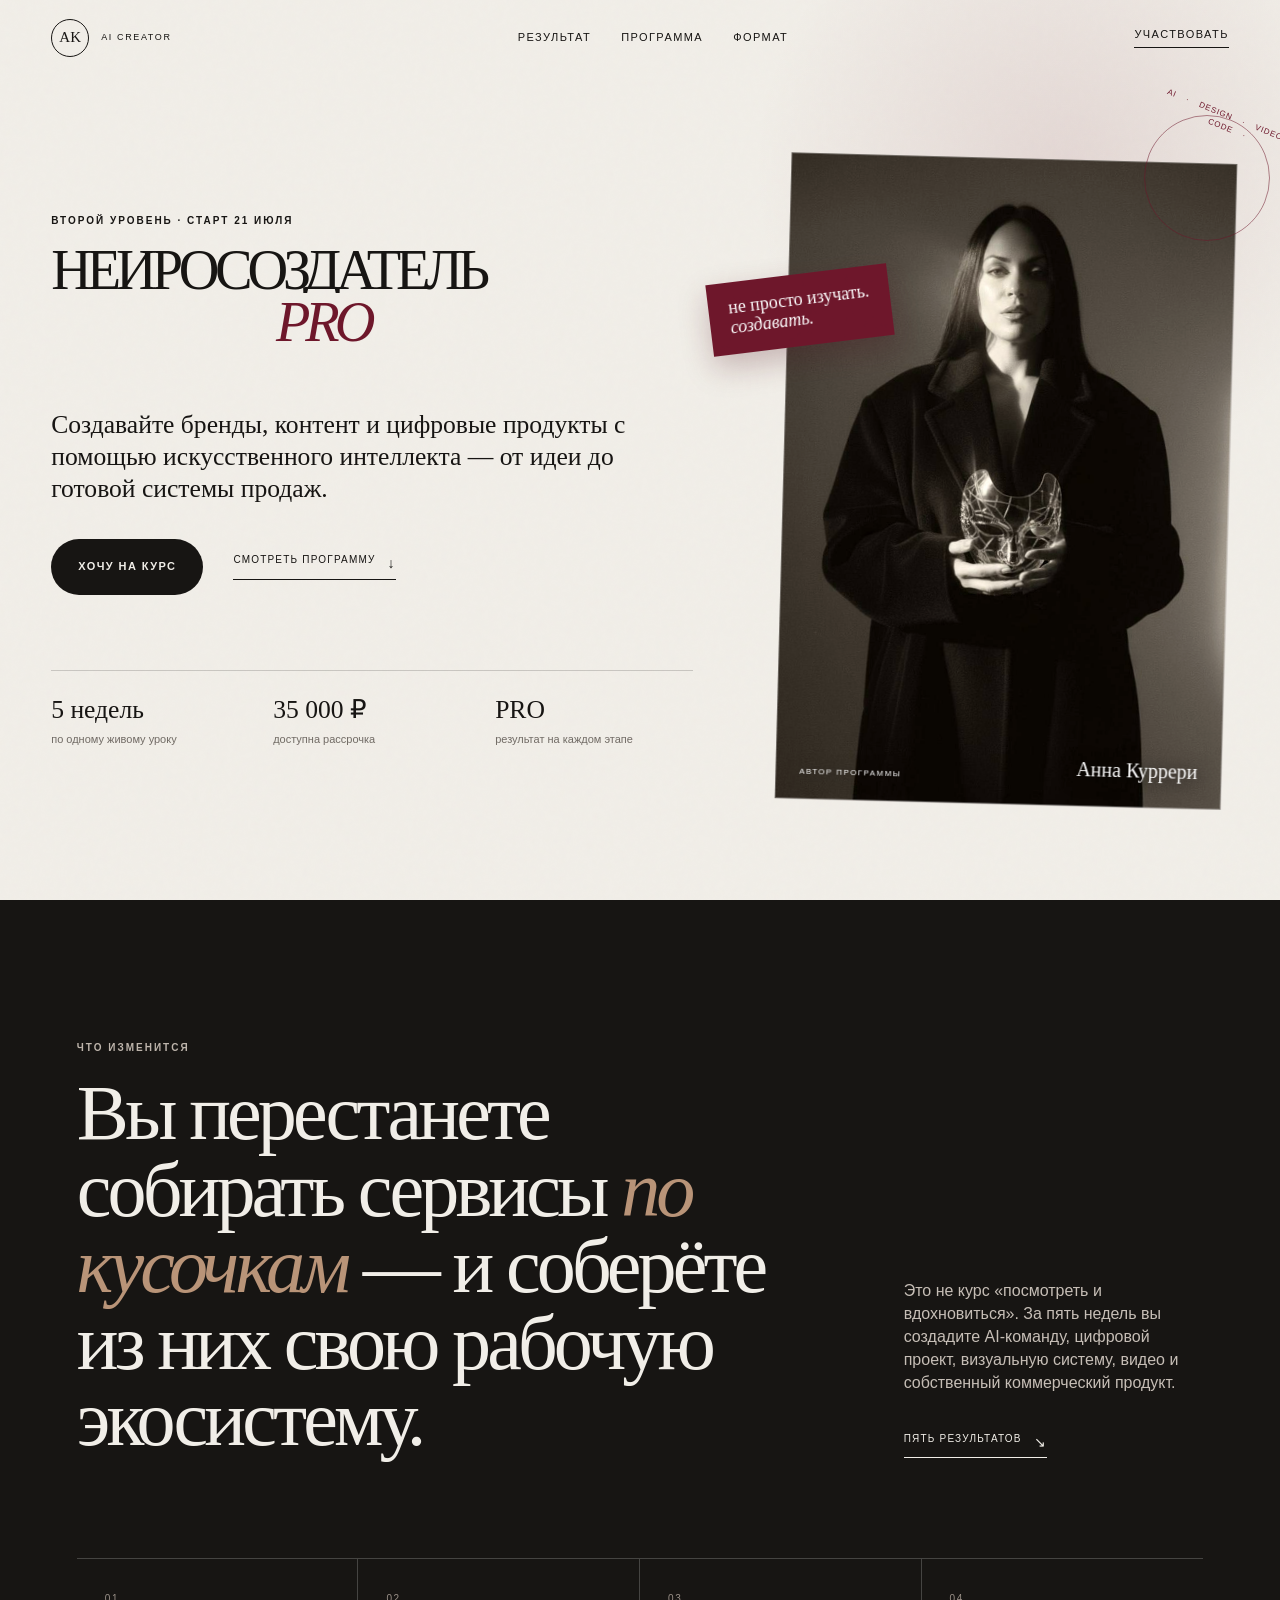
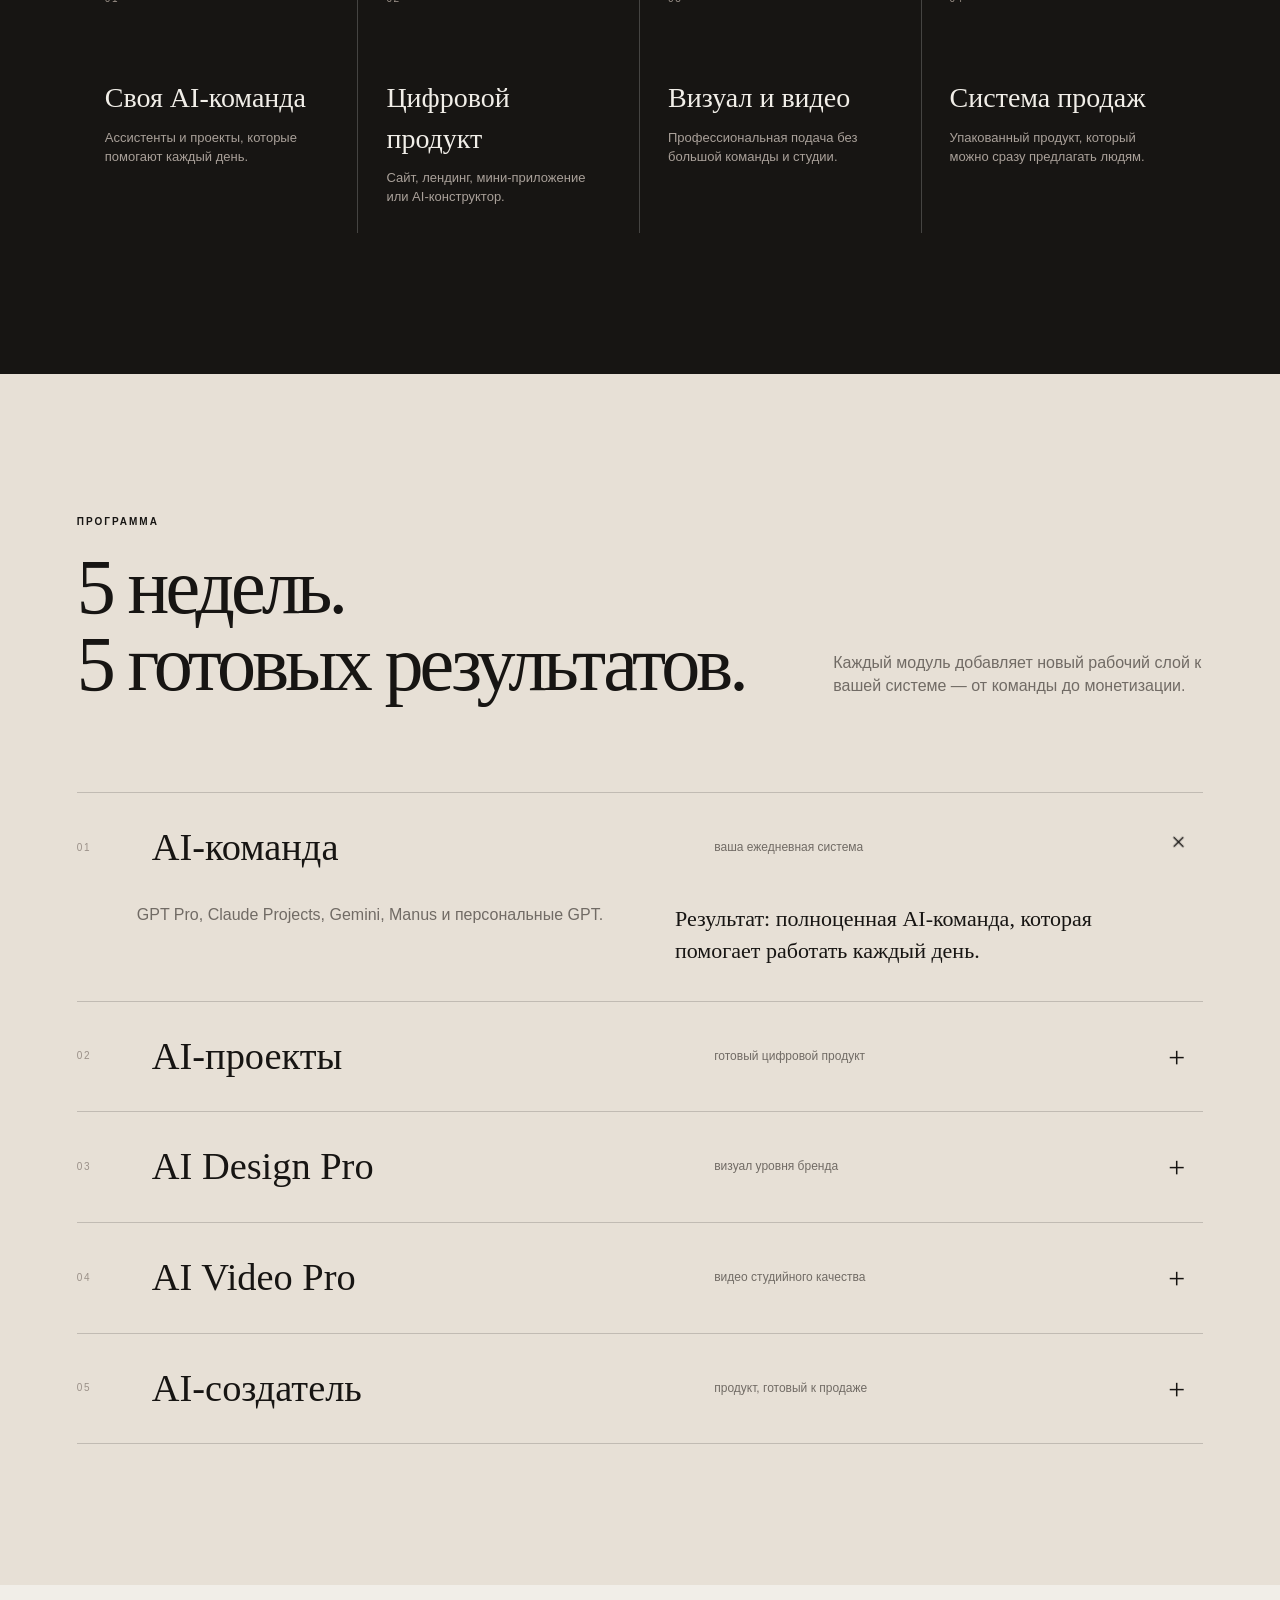
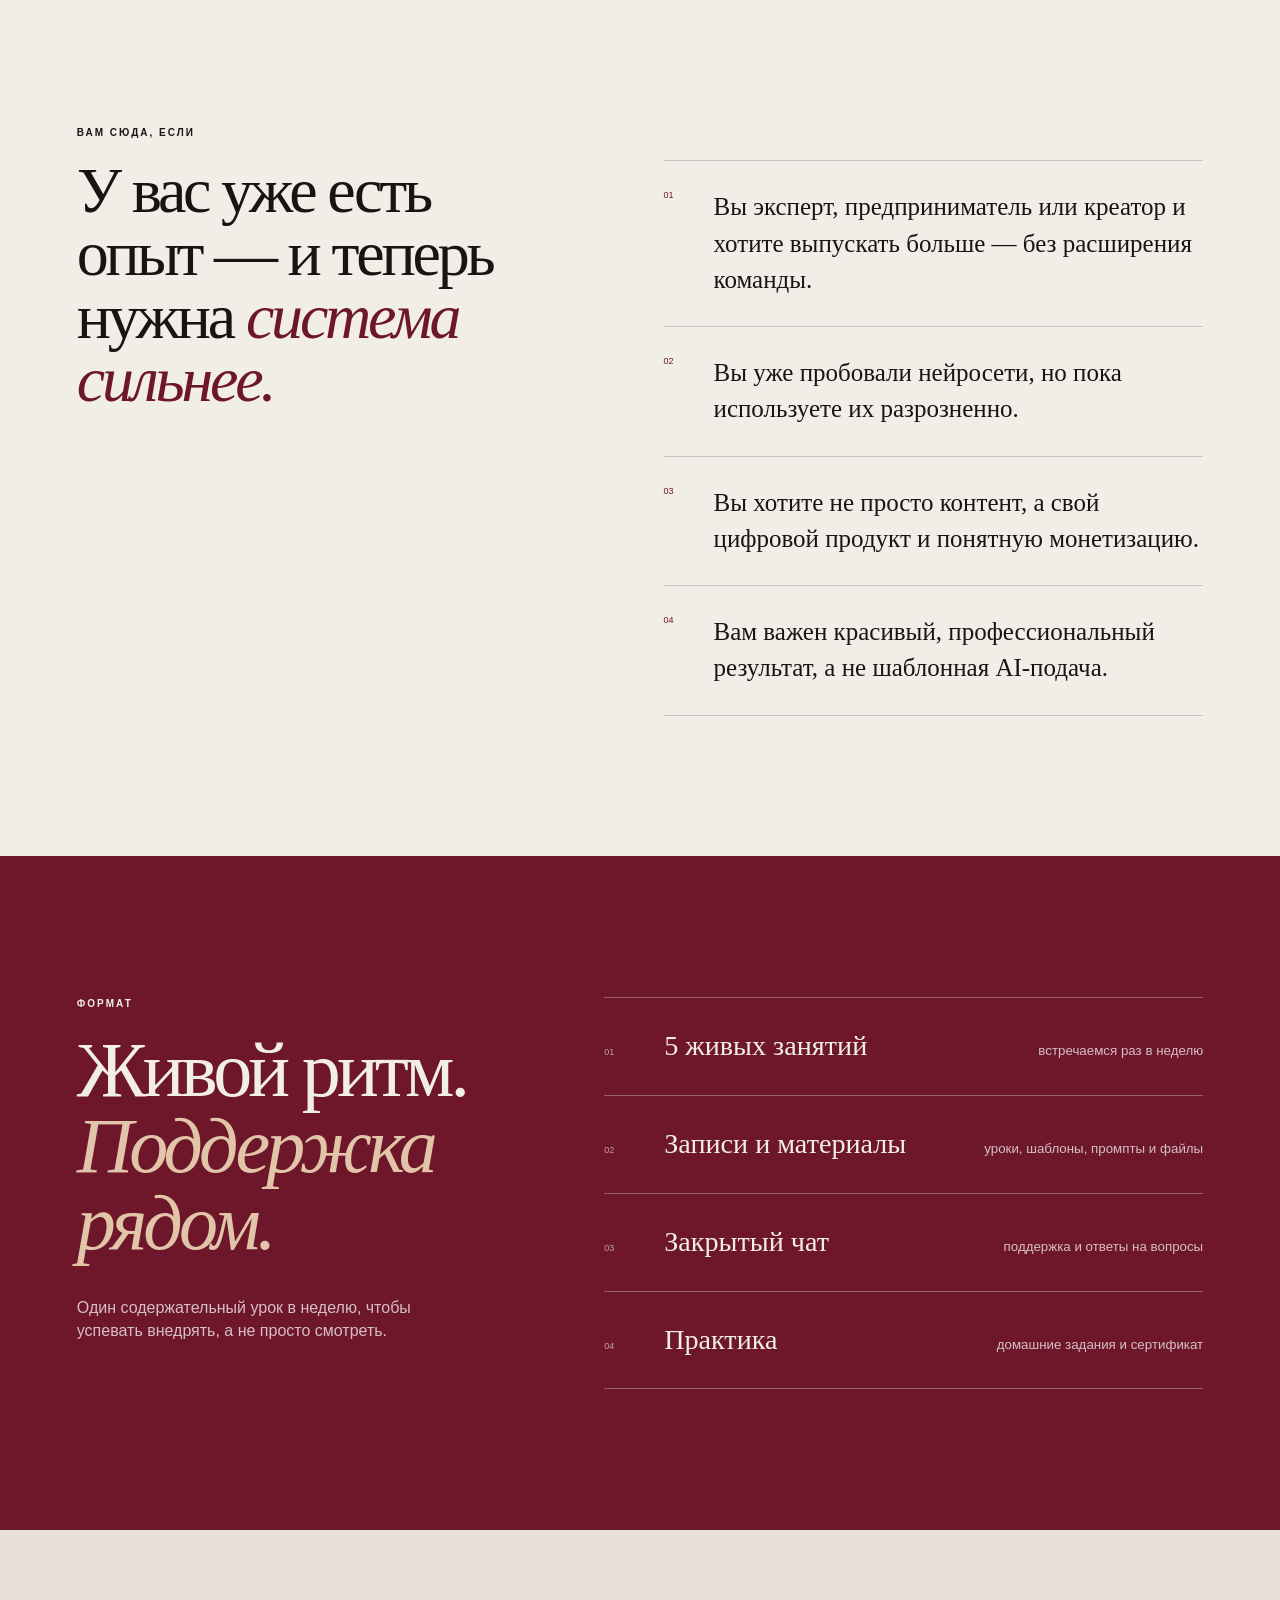
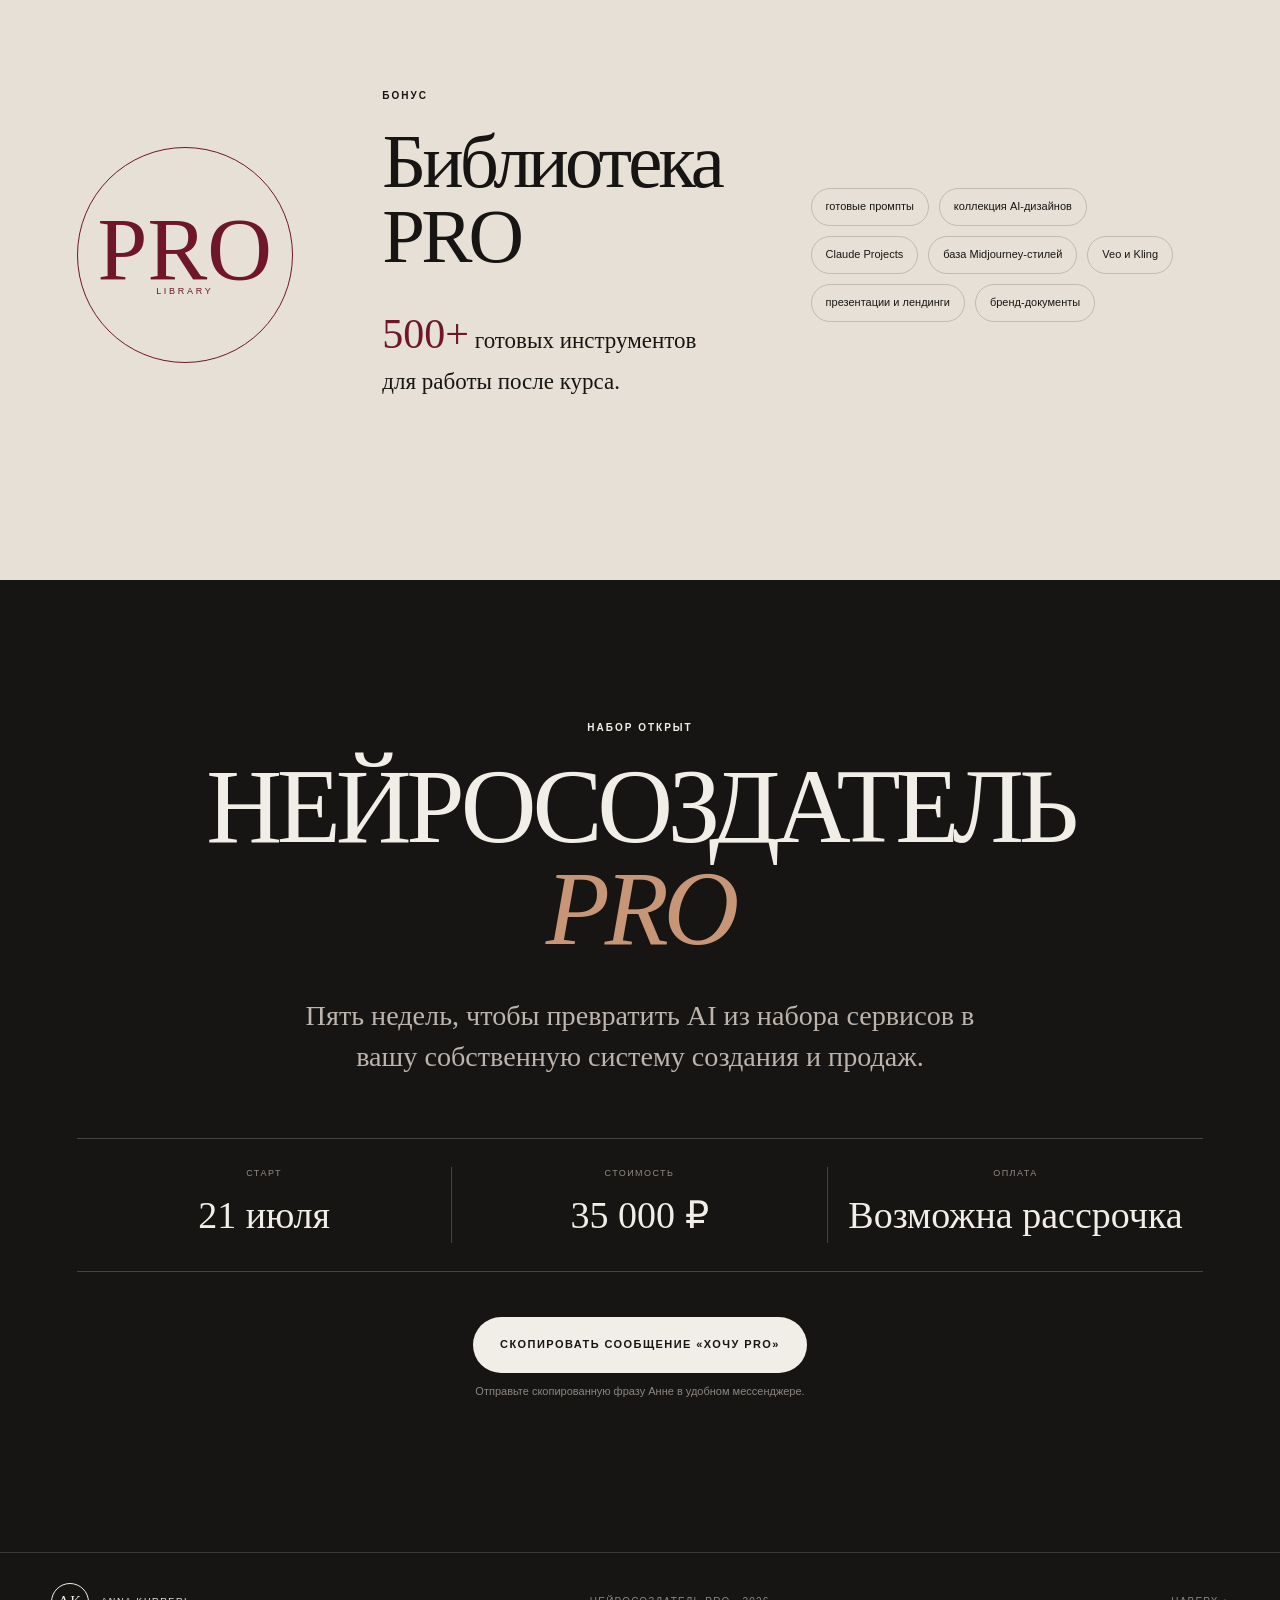
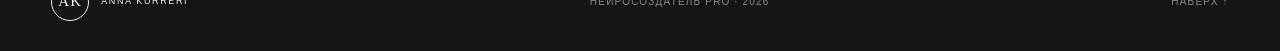
==== index.html @ 7ad28c22 "Make hero title fully visible" ====
<!doctype html>
<html lang="ru">
<head>
  <meta charset="utf-8">
  <meta name="viewport" content="width=device-width, initial-scale=1">
  <meta name="description" content="НЕЙРОСОЗДАТЕЛЬ PRO — пяти-недельная программа Анны Куррери о создании брендов, контента и цифровых проектов с помощью искусственного интеллекта.">
  <meta name="theme-color" content="#f1eee8">
  <title>НЕЙРОСОЗДАТЕЛЬ PRO — Анна Куррери</title>
  <style>
:root {
  --ivory: #f1eee8;
  --paper: #e7e0d6;
  --ink: #171513;
  --muted: #716b65;
  --wine: #6e172b;
  --wine-dark: #4d0e1d;
  --line: rgba(23, 21, 19, 0.18);
  --serif: Georgia, "Times New Roman", serif;
  --sans: Inter, -apple-system, BlinkMacSystemFont, "Segoe UI", sans-serif;
}

* { box-sizing: border-box; }
html { scroll-behavior: smooth; overflow-x: clip; }
body {
  margin: 0;
  color: var(--ink);
  background: var(--ivory);
  font-family: var(--sans);
  font-size: 16px;
  line-height: 1.45;
  overflow-x: hidden;
}
a { color: inherit; }
button { font: inherit; }
.grain {
  position: fixed;
  inset: 0;
  pointer-events: none;
  z-index: 100;
  opacity: .12;
  background-image: url("data:image/svg+xml,%3Csvg viewBox='0 0 180 180' xmlns='http://www.w3.org/2000/svg'%3E%3Cfilter id='n'%3E%3CfeTurbulence type='fractalNoise' baseFrequency='.72' numOctaves='3' stitchTiles='stitch'/%3E%3C/filter%3E%3Crect width='100%25' height='100%25' filter='url(%23n)' opacity='.18'/%3E%3C/svg%3E");
  mix-blend-mode: multiply;
}

.site-header {
  position: fixed;
  top: 0;
  left: 0;
  right: 0;
  z-index: 90;
  height: 76px;
  padding: 0 clamp(20px, 4vw, 64px);
  display: flex;
  align-items: center;
  justify-content: space-between;
  transition: background .35s, border-color .35s, transform .35s;
  border-bottom: 1px solid transparent;
  animation: headerIn .65s .05s cubic-bezier(.2,.75,.2,1) both;
}
.site-header.is-scrolled { background: rgba(241, 238, 232, .88); backdrop-filter: blur(18px); border-color: var(--line); }
.brand { display: inline-flex; align-items: center; gap: 12px; text-decoration: none; }
.brand span { width: 38px; height: 38px; display: grid; place-items: center; border: 1px solid currentColor; border-radius: 50%; font-family: var(--serif); font-size: 15px; }
.brand small { text-transform: uppercase; letter-spacing: .18em; font-size: 9px; }
nav { display: flex; gap: 30px; }
nav a, .header-cta { font-size: 11px; text-transform: uppercase; letter-spacing: .13em; text-decoration: none; }
.header-cta { padding-bottom: 5px; border-bottom: 1px solid; }

.hero {
  min-height: 100svh;
  padding: 112px clamp(20px, 4vw, 64px) 50px;
  display: grid;
  grid-template-columns: minmax(0, 1.18fr) minmax(350px, .82fr);
  align-items: center;
  gap: clamp(42px, 7vw, 110px);
  background: radial-gradient(circle at 83% 19%, rgba(110, 23, 43, .11), transparent 24%), var(--ivory);
}
.hero-copy { position: relative; z-index: 2; min-width: 0; }
.eyebrow, .section-label { margin: 0 0 20px; font-size: 10px; text-transform: uppercase; letter-spacing: .2em; font-weight: 600; }
.hero-eyebrow { animation: introRise .6s .18s cubic-bezier(.2,.75,.2,1) both; }
.hero h1 {
  max-width: 720px;
  margin: 0;
  font-family: var(--serif);
  font-size: clamp(46px, 4.4vw, 78px);
  font-weight: 400;
  line-height: .77;
  letter-spacing: -.09em;
}
.title-main { display: block; animation: titleWipe 1.05s .38s cubic-bezier(.16,.75,.18,1) both; }
.hero h1 em { display: block; margin: .16em 0 0 35%; color: var(--wine); font-weight: 400; transform-origin: 20% 50%; animation: proStamp .75s .92s cubic-bezier(.18,.9,.25,1.15) both; }
.hero-lead { max-width: 620px; margin: clamp(32px, 5vw, 64px) 0 0; font-family: var(--serif); font-size: clamp(21px, 2vw, 31px); line-height: 1.25; }
.hero-intro-copy { animation: introRise .7s 1.08s cubic-bezier(.2,.75,.2,1) both; }
.hero-actions { margin-top: 34px; display: flex; align-items: center; gap: 30px; flex-wrap: wrap; }
.hero-intro-actions { animation: introRise .65s 1.28s cubic-bezier(.2,.75,.2,1) both; }
.button { min-height: 56px; padding: 0 27px; display: inline-flex; align-items: center; justify-content: center; border: 0; border-radius: 100px; text-transform: uppercase; letter-spacing: .13em; font-size: 11px; font-weight: 700; cursor: pointer; text-decoration: none; transition: transform .25s, background .25s, color .25s; }
.button:hover { transform: translateY(-3px); }
.button-dark { color: var(--ivory); background: var(--ink); }
.button-dark:hover { background: var(--wine); }
.text-link { display: inline-flex; gap: 12px; text-transform: uppercase; letter-spacing: .12em; font-size: 10px; text-decoration: none; border-bottom: 1px solid; padding-bottom: 5px; }
.text-link span { font-size: 14px; }
.hero-facts { margin: clamp(40px, 6vw, 75px) 0 0; padding-top: 20px; border-top: 1px solid var(--line); display: grid; grid-template-columns: repeat(3, 1fr); gap: 24px; }
.hero-intro-facts { animation: introRise .65s 1.48s cubic-bezier(.2,.75,.2,1) both; }
.hero-facts div { display: grid; gap: 4px; }
.hero-facts dt { font-family: var(--serif); font-size: clamp(20px, 2vw, 28px); }
.hero-facts dd { margin: 0; color: var(--muted); font-size: 11px; }

.hero-visual { --hero-depth: 0px; position: relative; width: min(100%, 540px); min-width: 0; justify-self: end; perspective: 1000px; animation: visualIn 1s .36s cubic-bezier(.16,.75,.18,1) both; }
.photo-frame { position: relative; z-index: 2; overflow: hidden; aspect-ratio: .69; background: #2c2927; transform: rotate(1.5deg); box-shadow: 0 35px 80px rgba(38, 24, 25, .22); transition: transform .15s linear; animation: photoReveal 1.2s .45s cubic-bezier(.16,.75,.18,1) both; }
.photo-frame img { width: 100%; height: 100%; display: block; object-fit: cover; filter: sepia(.08) contrast(1.04); transform: translateY(var(--photo-depth, 0px)) scale(var(--photo-scale, 1.025)); transition: transform .15s linear; }
.photo-frame::before { content: ""; position: absolute; z-index: 3; top: -30%; bottom: -30%; left: -80%; width: 42%; background: linear-gradient(90deg, transparent, rgba(255,255,255,.38), transparent); transform: rotate(13deg); pointer-events: none; animation: lightSweep 1.05s 1.42s ease-in-out both; mix-blend-mode: screen; }
.photo-frame::after { content: ""; position: absolute; z-index: 5; inset: 0; border: 1px solid rgba(255,255,255,.28); pointer-events: none; }
.photo-caption { position: absolute; z-index: 4; left: 24px; right: 24px; bottom: 22px; color: #fff; display: flex; align-items: end; justify-content: space-between; gap: 20px; text-shadow: 0 2px 20px #000; animation: captionIn .6s 1.35s ease both; }
.photo-caption span { font-size: 8px; text-transform: uppercase; letter-spacing: .18em; }
.photo-caption strong { font-family: var(--serif); font-weight: 400; font-size: 20px; }
.floating-note { position: absolute; z-index: 6; left: -74px; top: 18%; padding: 16px 20px; background: var(--wine); color: #fff; font-family: var(--serif); font-size: 18px; line-height: 1.1; transform: rotate(-7deg); box-shadow: 0 12px 30px rgba(76, 14, 29, .25); animation: noteIn .62s 1.62s cubic-bezier(.18,.9,.25,1.15) both, float 5s 2.24s ease-in-out infinite; }
.floating-note strong { font-style: italic; font-weight: 400; }
.orbit { position: absolute; z-index: 3; top: -43px; right: -41px; width: 126px; height: 126px; border-radius: 50%; border: 1px solid rgba(110, 23, 43, .5); animation: orbitIn .65s 1.45s ease both, spin 15s 2.1s linear infinite; }
.orbit span { position: absolute; inset: -9px; color: var(--wine); font-size: 8px; letter-spacing: .1em; word-spacing: 8px; text-align: center; transform: rotate(22deg); }

.section { padding: clamp(90px, 11vw, 170px) clamp(20px, 6vw, 95px); }
.manifesto { background: var(--ink); color: var(--ivory); }
.manifesto .section-label { color: #bdb4ab; }
.manifesto-grid { display: grid; grid-template-columns: minmax(0, 1.4fr) minmax(280px, .6fr); gap: 10vw; align-items: end; }
.manifesto h2, .section-heading h2, .who h2, .format h2, .bonus h2, .join h2 { margin: 0; font-family: var(--serif); font-weight: 400; font-size: clamp(42px, 6.1vw, 94px); line-height: .98; letter-spacing: -.05em; }
.manifesto h2 i, .who h2 i, .format h2 i, .join h2 i { color: #b99478; font-weight: 400; }
.manifesto-copy { max-width: 430px; }
.manifesto-copy p { margin: 0 0 30px; color: #c6beb6; font-size: 16px; }
.outcomes { margin-top: 100px; display: grid; grid-template-columns: repeat(4, 1fr); border-top: 1px solid rgba(255,255,255,.2); }
.outcome { min-height: 240px; padding: 26px 28px; border-right: 1px solid rgba(255,255,255,.2); }
.outcome:last-child { border: 0; }
.outcome span, .module-number { font-size: 10px; letter-spacing: .16em; color: #9a9088; }
.outcome h3 { margin: 70px 0 10px; font-family: var(--serif); font-weight: 400; font-size: 28px; }
.outcome p { margin: 0; color: #a9a099; font-size: 13px; }

.program { background: var(--paper); }
.section-heading { display: grid; grid-template-columns: 1fr minmax(280px, 370px); gap: 80px; align-items: end; margin-bottom: 90px; }
.section-heading > p { margin: 0 0 5px; color: var(--muted); }
.module { border-top: 1px solid var(--line); }
.module:last-child { border-bottom: 1px solid var(--line); }
.module-head { width: 100%; padding: 27px 0; display: grid; grid-template-columns: 55px minmax(220px, 1fr) minmax(200px, .8fr) 35px; gap: 20px; align-items: center; text-align: left; color: inherit; background: transparent; border: 0; cursor: pointer; }
.module-head h3 { margin: 0; font-family: var(--serif); font-weight: 400; font-size: clamp(27px, 3vw, 43px); transition: color .2s; }
.module-head:hover h3 { color: var(--wine); }
.module-result { color: var(--muted); font-size: 12px; }
.plus { font-family: var(--serif); font-size: 30px; font-weight: 200; transition: transform .3s; }
.module-head[aria-expanded="true"] .plus { transform: rotate(45deg); }
.module-body { overflow: hidden; }
.module-body > div { padding: 0 60px 34px; display: grid; grid-template-columns: minmax(220px, 1fr) minmax(280px, 1fr); gap: 70px; }
.module-body p { margin: 0; color: var(--muted); }
.module-body strong { font-family: var(--serif); font-size: 22px; font-weight: 400; }

.who { background: var(--ivory); }
.who-grid { display: grid; grid-template-columns: minmax(300px, .85fr) minmax(400px, 1fr); gap: clamp(60px, 10vw, 160px); align-items: start; }
.who h2 { font-size: clamp(44px, 5vw, 75px); }
.who h2 i { color: var(--wine); }
.who-list { border-top: 1px solid var(--line); }
.who-list p { margin: 0; padding: 28px 0; display: grid; grid-template-columns: 50px 1fr; border-bottom: 1px solid var(--line); font-family: var(--serif); font-size: clamp(19px, 2vw, 25px); }
.who-list span { font-family: var(--sans); font-size: 9px; color: var(--wine); }

.format { background: var(--wine); color: var(--ivory); }
.format-card { display: grid; grid-template-columns: minmax(300px, .8fr) minmax(380px, 1.2fr); gap: clamp(50px, 10vw, 150px); }
.format-intro > p:last-child { max-width: 470px; margin-top: 35px; color: #d5bfc4; }
.format h2 i { color: #e2c4a8; }
.format-facts { border-top: 1px solid rgba(255,255,255,.3); }
.format-facts div { padding: 28px 0; display: grid; grid-template-columns: 40px 1fr auto; gap: 20px; border-bottom: 1px solid rgba(255,255,255,.3); align-items: baseline; }
.format-facts span { font-size: 9px; opacity: .65; }
.format-facts strong { font-family: var(--serif); font-size: clamp(21px, 2.2vw, 31px); font-weight: 400; }
.format-facts small { color: #d5bfc4; }

.bonus { min-height: 650px; display: grid; grid-template-columns: .55fr .85fr 1fr; gap: clamp(35px, 7vw, 100px); align-items: center; background: var(--paper); }
.bonus-stamp { width: min(280px, 100%); aspect-ratio: 1; border: 1px solid var(--wine); border-radius: 50%; display: grid; place-content: center; text-align: center; color: var(--wine); animation: pulse 5s ease-in-out infinite; }
.bonus-stamp span { font-family: var(--serif); font-size: clamp(58px, 7vw, 100px); line-height: .8; }
.bonus-stamp small { text-transform: uppercase; letter-spacing: .3em; font-size: 9px; }
.bonus h2 { font-size: clamp(50px, 6vw, 88px); }
.bonus-lead { max-width: 380px; margin-top: 30px; font-family: var(--serif); font-size: 23px; }
.bonus-lead strong { color: var(--wine); font-size: 42px; font-weight: 400; }
.bonus-list { display: flex; flex-wrap: wrap; gap: 10px; }
.bonus-list span { padding: 10px 14px; border: 1px solid var(--line); border-radius: 100px; font-size: 11px; }

.join { background: var(--ink); color: var(--ivory); }
.join-card { max-width: 1180px; margin: 0 auto; text-align: center; }
.join h2 { font-size: clamp(48px, 8.2vw, 130px); }
.join h2 i { display: block; color: #c69677; }
.join-subtitle { max-width: 680px; margin: 35px auto 60px; color: #bcb4ad; font-family: var(--serif); font-size: clamp(20px, 2.2vw, 30px); }
.join-details { padding: 28px 0; display: grid; grid-template-columns: repeat(3, 1fr); border-top: 1px solid rgba(255,255,255,.2); border-bottom: 1px solid rgba(255,255,255,.2); }
.join-details div { padding: 0 20px; display: grid; gap: 8px; border-right: 1px solid rgba(255,255,255,.2); }
.join-details div:last-child { border: 0; }
.join-details small { color: #938b85; text-transform: uppercase; letter-spacing: .16em; font-size: 9px; }
.join-details strong { font-family: var(--serif); font-size: clamp(23px, 3vw, 38px); font-weight: 400; }
.button-light { margin-top: 45px; background: var(--ivory); color: var(--ink); }
.button-light:hover { background: #c69677; }
.join-note { color: #8d8680; font-size: 11px; }

footer { padding: 30px clamp(20px, 4vw, 64px); display: flex; align-items: center; justify-content: space-between; background: var(--ink); color: #8d8680; border-top: 1px solid rgba(255,255,255,.15); font-size: 10px; text-transform: uppercase; letter-spacing: .12em; }
.brand-footer { color: var(--ivory); }
footer a { text-decoration: none; }

.reveal { opacity: 0; transform: translateY(28px); transition: opacity .8s cubic-bezier(.2,.7,.2,1), transform .8s cubic-bezier(.2,.7,.2,1); }
.reveal.in-view { opacity: 1; transform: none; }
.outcomes .reveal:nth-child(2), .who-list .reveal:nth-child(2) { transition-delay: .08s; }
.outcomes .reveal:nth-child(3), .who-list .reveal:nth-child(3) { transition-delay: .16s; }
.outcomes .reveal:nth-child(4), .who-list .reveal:nth-child(4) { transition-delay: .24s; }

@keyframes float { 0%,100% { transform: rotate(-7deg) translateY(0); } 50% { transform: rotate(-4deg) translateY(-12px); } }
@keyframes spin { to { transform: rotate(360deg); } }
@keyframes pulse { 0%,100% { transform: scale(1) rotate(-3deg); } 50% { transform: scale(1.04) rotate(2deg); } }
@keyframes headerIn { from { opacity: 0; transform: translateY(-18px); } to { opacity: 1; transform: none; } }
@keyframes introRise { from { opacity: 0; transform: translateY(22px); } to { opacity: 1; transform: none; } }
@keyframes titleWipe { from { opacity: 0; clip-path: inset(0 100% 0 0); transform: translateX(-24px); } to { opacity: 1; clip-path: inset(0); transform: none; } }
@keyframes proStamp { from { opacity: 0; transform: translate(45px, 12px) rotate(7deg) scale(.86); } to { opacity: 1; transform: none; } }
@keyframes visualIn { from { opacity: 0; transform: translate(42px, calc(var(--hero-depth) + 22px)); } to { opacity: 1; transform: translateY(var(--hero-depth)); } }
@keyframes photoReveal { from { clip-path: inset(0 100% 0 0); transform: rotate(5deg) scale(.96); } to { clip-path: inset(0); transform: rotate(1.5deg) scale(1); } }
@keyframes captionIn { from { opacity: 0; transform: translateY(12px); } to { opacity: 1; transform: none; } }
@keyframes lightSweep { 0% { left: -80%; opacity: 0; } 18% { opacity: .75; } 100% { left: 140%; opacity: 0; } }
@keyframes noteIn { from { opacity: 0; transform: translate(-28px, 18px) rotate(-16deg) scale(.82); } to { opacity: 1; transform: rotate(-7deg); } }
@keyframes orbitIn { from { opacity: 0; transform: scale(.72) rotate(-35deg); } to { opacity: 1; transform: scale(1) rotate(0); } }

@media (max-width: 980px) {
  nav { display: none; }
  .hero { grid-template-columns: 1fr; padding-top: 130px; }
  .hero-copy { order: 1; }
  .hero-visual { order: 2; justify-self: center; margin-top: 30px; width: min(78vw, 520px); }
  .manifesto-grid, .section-heading, .who-grid, .format-card { grid-template-columns: 1fr; gap: 45px; }
  .outcomes { grid-template-columns: repeat(2, 1fr); }
  .outcome:nth-child(2) { border-right: 0; }
  .outcome:nth-child(-n+2) { border-bottom: 1px solid rgba(255,255,255,.2); }
  .bonus { grid-template-columns: .65fr 1.35fr; }
  .bonus-list { grid-column: 1 / -1; }
}

@media (max-width: 640px) {
  .site-header { height: 65px; }
  .header-cta { font-size: 9px; }
  .brand small { display: none; }
  .hero { padding-top: 105px; }
  .hero h1 { font-size: clamp(34px, 9vw, 46px); line-height: .84; letter-spacing: -.065em; }
  .hero h1 em { margin-left: 25%; }
  .hero-facts { grid-template-columns: 1fr 1fr; }
  .hero-facts div:last-child { display: none; }
  .floating-note { left: -15px; font-size: 15px; }
  .orbit { right: -6px; }
  .orbit span { inset: 0; }
  .section { padding: 84px 20px; }
  .manifesto-grid { gap: 35px; }
  .outcomes { margin-top: 65px; grid-template-columns: 1fr; }
  .outcome { min-height: 0; border-right: 0; border-bottom: 1px solid rgba(255,255,255,.2); }
  .outcome h3 { margin-top: 35px; }
  .section-heading { margin-bottom: 55px; }
  .module-head { grid-template-columns: 34px 1fr 25px; gap: 10px; }
  .module-result { display: none; }
  .module-body > div { padding: 0 0 30px 44px; grid-template-columns: 1fr; gap: 18px; }
  .module-body strong { font-size: 19px; }
  .who-grid { grid-template-columns: 1fr; }
  .who-list p { grid-template-columns: 35px 1fr; }
  .format-card { grid-template-columns: 1fr; }
  .format-facts div { grid-template-columns: 30px 1fr; }
  .format-facts small { grid-column: 2; }
  .bonus { grid-template-columns: 1fr; text-align: center; }
  .bonus-stamp { width: 200px; margin: 0 auto; }
  .bonus-list { justify-content: center; }
  .join-details { grid-template-columns: 1fr; }
  .join h2 { font-size: clamp(34px, 9vw, 46px); letter-spacing: -.065em; }
  .join-details div { padding: 20px 0; border-right: 0; border-bottom: 1px solid rgba(255,255,255,.2); }
  .join-details div:last-child { border-bottom: 0; }
  .copy-cta { width: 100%; padding-inline: 18px; }
  footer { gap: 20px; }
  footer p { display: none; }
}

@media (prefers-reduced-motion: reduce) {
  html { scroll-behavior: auto; }
  *, *::before, *::after { animation-duration: .01ms !important; animation-iteration-count: 1 !important; transition-duration: .01ms !important; }
  .reveal { opacity: 1; transform: none; }
}

</style>
  
</head>
<body>
  <div class="grain" aria-hidden="true"></div>

  <header class="site-header" data-header>
    <a class="brand" href="#top" aria-label="На первый экран">
      <span>AK</span>
      <small>AI creator</small>
    </a>
    <nav aria-label="Основная навигация">
      <a href="#result">Результат</a>
      <a href="#program">Программа</a>
      <a href="#format">Формат</a>
    </nav>
    <a class="header-cta" href="#join">Участвовать</a>
  </header>

  <main>
    <section class="hero" id="top">
      <div class="hero-copy">
        <p class="eyebrow hero-eyebrow">Второй уровень · Старт 21 июля</p>
        <h1 class="hero-title">
          <span class="title-main">НЕЙРОСОЗДАТЕЛЬ</span>
          <em>PRO</em>
        </h1>
        <p class="hero-lead hero-intro-copy">Создавайте бренды, контент и цифровые продукты с помощью искусственного интеллекта — от идеи до готовой системы продаж.</p>
        <div class="hero-actions hero-intro-actions">
          <a class="button button-dark" href="#join">Хочу на курс</a>
          <a class="text-link" href="#program">Смотреть программу <span>↓</span></a>
        </div>
        <dl class="hero-facts hero-intro-facts">
          <div><dt>5 недель</dt><dd>по одному живому уроку</dd></div>
          <div><dt>35 000 ₽</dt><dd>доступна рассрочка</dd></div>
          <div><dt>PRO</dt><dd>результат на каждом этапе</dd></div>
        </dl>
      </div>

      <div class="hero-visual" data-tilt>
        <div class="photo-frame">
          <img src="[data-uri]" alt="Анна Куррери — автор программы НЕЙРОСОЗДАТЕЛЬ PRO">
          <div class="photo-caption">
            <span>Автор программы</span>
            <strong>Анна Куррери</strong>
          </div>
        </div>
        <div class="orbit orbit-one" aria-hidden="true"><span>AI · DESIGN · VIDEO · CODE ·</span></div>
        <div class="floating-note" aria-hidden="true">не просто изучать.<br><strong>создавать.</strong></div>
      </div>
    </section>

    <section class="manifesto section" id="result">
      <p class="section-label reveal">Что изменится</p>
      <div class="manifesto-grid">
        <h2 class="reveal">Вы перестанете собирать сервисы <i>по кусочкам</i> — и соберёте из них свою рабочую экосистему.</h2>
        <div class="manifesto-copy reveal">
          <p>Это не курс «посмотреть и вдохновиться». За пять недель вы создадите AI-команду, цифровой проект, визуальную систему, видео и собственный коммерческий продукт.</p>
          <a class="text-link" href="#program">Пять результатов <span>↘</span></a>
        </div>
      </div>
      <div class="outcomes">
        <article class="outcome reveal"><span>01</span><h3>Своя AI-команда</h3><p>Ассистенты и проекты, которые помогают каждый день.</p></article>
        <article class="outcome reveal"><span>02</span><h3>Цифровой продукт</h3><p>Сайт, лендинг, мини-приложение или AI-конструктор.</p></article>
        <article class="outcome reveal"><span>03</span><h3>Визуал и видео</h3><p>Профессиональная подача без большой команды и студии.</p></article>
        <article class="outcome reveal"><span>04</span><h3>Система продаж</h3><p>Упакованный продукт, который можно сразу предлагать людям.</p></article>
      </div>
    </section>

    <section class="program section" id="program">
      <div class="section-heading reveal">
        <div>
          <p class="section-label">Программа</p>
          <h2>5 недель.<br>5 готовых результатов.</h2>
        </div>
        <p>Каждый модуль добавляет новый рабочий слой к вашей системе — от команды до монетизации.</p>
      </div>

      <div class="module-list">
        <article class="module reveal">
          <button class="module-head" type="button" aria-expanded="true">
            <span class="module-number">01</span><h3>AI-команда</h3><span class="module-result">ваша ежедневная система</span><span class="plus">+</span>
          </button>
          <div class="module-body"><div><p>GPT Pro, Claude Projects, Gemini, Manus и персональные GPT.</p><strong>Результат: полноценная AI-команда, которая помогает работать каждый день.</strong></div></div>
        </article>
        <article class="module reveal">
          <button class="module-head" type="button" aria-expanded="false">
            <span class="module-number">02</span><h3>AI-проекты</h3><span class="module-result">готовый цифровой продукт</span><span class="plus">+</span>
          </button>
          <div class="module-body" hidden><div><p>Сайты, лендинги, мини-приложения, AI-конструкторы и генерация кода через Claude и GPT.</p><strong>Результат: готовый цифровой продукт.</strong></div></div>
        </article>
        <article class="module reveal">
          <button class="module-head" type="button" aria-expanded="false">
            <span class="module-number">03</span><h3>AI Design Pro</h3><span class="module-result">визуал уровня бренда</span><span class="plus">+</span>
          </button>
          <div class="module-body" hidden><div><p>Midjourney Pro, Pinterest-эстетика, fashion-визуал, каталоги, лукбуки и презентации.</p><strong>Результат: профессиональный визуал без дорогого фотографа.</strong></div></div>
        </article>
        <article class="module reveal">
          <button class="module-head" type="button" aria-expanded="false">
            <span class="module-number">04</span><h3>AI Video Pro</h3><span class="module-result">видео студийного качества</span><span class="plus">+</span>
          </button>
          <div class="module-body" hidden><div><p>Veo, Kling, Sora, цифровые аватары, персонажи и кинематографичный монтаж.</p><strong>Результат: видео студийного качества без съёмочной команды.</strong></div></div>
        </article>
        <article class="module reveal">
          <button class="module-head" type="button" aria-expanded="false">
            <span class="module-number">05</span><h3>AI-создатель</h3><span class="module-result">продукт, готовый к продаже</span><span class="plus">+</span>
          </button>
          <div class="module-body" hidden><div><p>Курс, PDF, чек-листы, книги, лид-магниты, продуктовая линейка, продажи и упаковка эксперта.</p><strong>Результат: коммерческий продукт, который можно сразу продавать.</strong></div></div>
        </article>
      </div>
    </section>

    <section class="who section">
      <p class="section-label reveal">Вам сюда, если</p>
      <div class="who-grid">
        <h2 class="reveal">У вас уже есть опыт — и теперь нужна <i>система сильнее.</i></h2>
        <div class="who-list">
          <p class="reveal"><span>01</span>Вы эксперт, предприниматель или креатор и хотите выпускать больше — без расширения команды.</p>
          <p class="reveal"><span>02</span>Вы уже пробовали нейросети, но пока используете их разрозненно.</p>
          <p class="reveal"><span>03</span>Вы хотите не просто контент, а свой цифровой продукт и понятную монетизацию.</p>
          <p class="reveal"><span>04</span>Вам важен красивый, профессиональный результат, а не шаблонная AI-подача.</p>
        </div>
      </div>
    </section>

    <section class="format section" id="format">
      <div class="format-card reveal">
        <div class="format-intro">
          <p class="section-label">Формат</p>
          <h2>Живой ритм.<br><i>Поддержка рядом.</i></h2>
          <p>Один содержательный урок в неделю, чтобы успевать внедрять, а не просто смотреть.</p>
        </div>
        <div class="format-facts">
          <div><span>01</span><strong>5 живых занятий</strong><small>встречаемся раз в неделю</small></div>
          <div><span>02</span><strong>Записи и материалы</strong><small>уроки, шаблоны, промпты и файлы</small></div>
          <div><span>03</span><strong>Закрытый чат</strong><small>поддержка и ответы на вопросы</small></div>
          <div><span>04</span><strong>Практика</strong><small>домашние задания и сертификат</small></div>
        </div>
      </div>
    </section>

    <section class="bonus section">
      <div class="bonus-stamp reveal" aria-hidden="true"><span>PRO</span><small>library</small></div>
      <div class="bonus-copy reveal">
        <p class="section-label">Бонус</p>
        <h2>Библиотека PRO</h2>
        <p class="bonus-lead"><strong>500+</strong> готовых инструментов для работы после курса.</p>
      </div>
      <div class="bonus-list reveal">
        <span>готовые промпты</span><span>коллекция AI-дизайнов</span><span>Claude Projects</span><span>база Midjourney-стилей</span><span>Veo и Kling</span><span>презентации и лендинги</span><span>бренд-документы</span>
      </div>
    </section>

    <section class="join section" id="join">
      <div class="join-card reveal">
        <p class="section-label">Набор открыт</p>
        <h2>НЕЙРОСОЗДАТЕЛЬ <i>PRO</i></h2>
        <p class="join-subtitle">Пять недель, чтобы превратить AI из набора сервисов в вашу собственную систему создания и продаж.</p>
        <div class="join-details">
          <div><small>Старт</small><strong>21 июля</strong></div>
          <div><small>Стоимость</small><strong>35 000 ₽</strong></div>
          <div><small>Оплата</small><strong>Возможна рассрочка</strong></div>
        </div>
        <button class="button button-light copy-cta" type="button" data-copy="Хочу на НЕЙРОСОЗДАТЕЛЬ PRO">Скопировать сообщение «Хочу PRO»</button>
        <p class="join-note" data-copy-status>Отправьте скопированную фразу Анне в удобном мессенджере.</p>
      </div>
    </section>
  </main>

  <footer>
    <a class="brand brand-footer" href="#top"><span>AK</span><small>Anna Kurreri</small></a>
    <p>НЕЙРОСОЗДАТЕЛЬ PRO · 2026</p>
    <a href="#top">Наверх ↑</a>
  </footer>
<script>
const header = document.querySelector('[data-header]');
const reveals = document.querySelectorAll('.reveal');
const modules = document.querySelectorAll('.module-head');
const tilt = document.querySelector('[data-tilt]');
const copyButton = document.querySelector('[data-copy]');
const copyStatus = document.querySelector('[data-copy-status]');
const heroImage = tilt?.querySelector('.photo-frame img');

const updateHeader = () => header.classList.toggle('is-scrolled', window.scrollY > 24);
updateHeader();
window.addEventListener('scroll', updateHeader, { passive: true });
window.addEventListener('load', updateHeader);
window.addEventListener('hashchange', updateHeader);
requestAnimationFrame(updateHeader);

let heroDepthFrame;
const updateHeroDepth = () => {
  heroDepthFrame = null;
  if (!tilt || !heroImage) return;
  const progress = Math.min(window.scrollY / Math.max(window.innerHeight, 1), 1);
  tilt.style.setProperty('--hero-depth', `${progress * 28}px`);
  heroImage.style.setProperty('--photo-depth', `${progress * -18}px`);
  heroImage.style.setProperty('--photo-scale', `${1.025 + progress * 0.035}`);
};

window.addEventListener('scroll', () => {
  if (!heroDepthFrame) heroDepthFrame = requestAnimationFrame(updateHeroDepth);
}, { passive: true });
updateHeroDepth();

if ('IntersectionObserver' in window) {
  const observer = new IntersectionObserver((entries) => {
    entries.forEach((entry) => {
      if (entry.isIntersecting) {
        entry.target.classList.add('in-view');
        observer.unobserve(entry.target);
      }
    });
  }, { threshold: 0.12, rootMargin: '0px 0px -40px' });
  reveals.forEach((element) => observer.observe(element));
} else {
  reveals.forEach((element) => element.classList.add('in-view'));
}

modules.forEach((button) => {
  button.addEventListener('click', () => {
    const expanded = button.getAttribute('aria-expanded') === 'true';
    const body = button.nextElementSibling;
    button.setAttribute('aria-expanded', String(!expanded));
    body.hidden = expanded;
  });
});

if (tilt && window.matchMedia('(pointer: fine)').matches) {
  const frame = tilt.querySelector('.photo-frame');
  tilt.addEventListener('pointermove', (event) => {
    const bounds = tilt.getBoundingClientRect();
    const x = (event.clientX - bounds.left) / bounds.width - 0.5;
    const y = (event.clientY - bounds.top) / bounds.height - 0.5;
    frame.style.transform = `rotate(1.5deg) rotateY(${x * 7}deg) rotateX(${y * -7}deg)`;
  });
  tilt.addEventListener('pointerleave', () => {
    frame.style.transform = 'rotate(1.5deg)';
  });
}

copyButton?.addEventListener('click', async () => {
  const message = copyButton.dataset.copy;
  try {
    if (navigator.clipboard?.writeText) {
      await navigator.clipboard.writeText(message);
    } else {
      const helper = document.createElement('textarea');
      helper.value = message;
      helper.setAttribute('readonly', '');
      helper.style.position = 'fixed';
      helper.style.opacity = '0';
      document.body.appendChild(helper);
      helper.select();
      document.execCommand('copy');
      helper.remove();
    }
    copyButton.textContent = 'Сообщение скопировано';
    copyStatus.textContent = 'Теперь отправьте его Анне в удобном мессенджере.';
  } catch {
    copyStatus.textContent = `Скопируйте вручную: «${message}»`;
  }
});

</script>
</body>
</html>
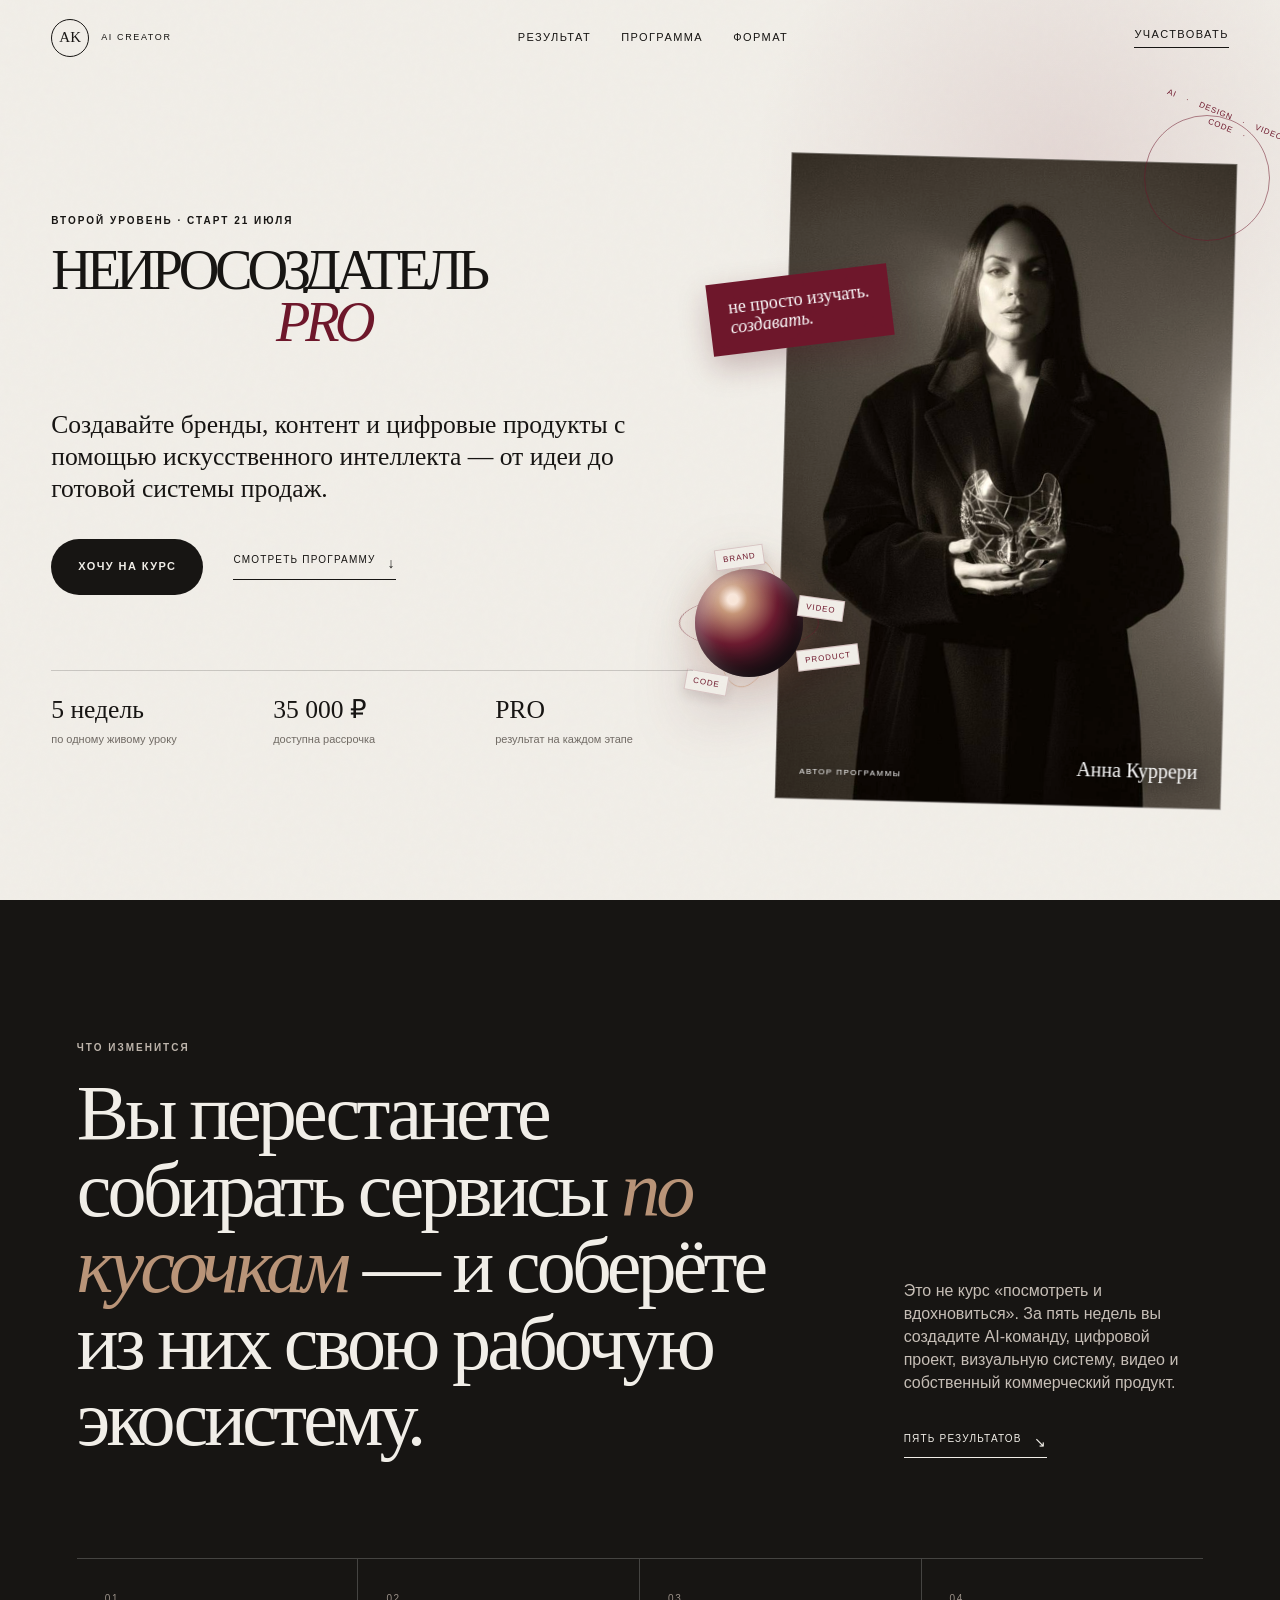
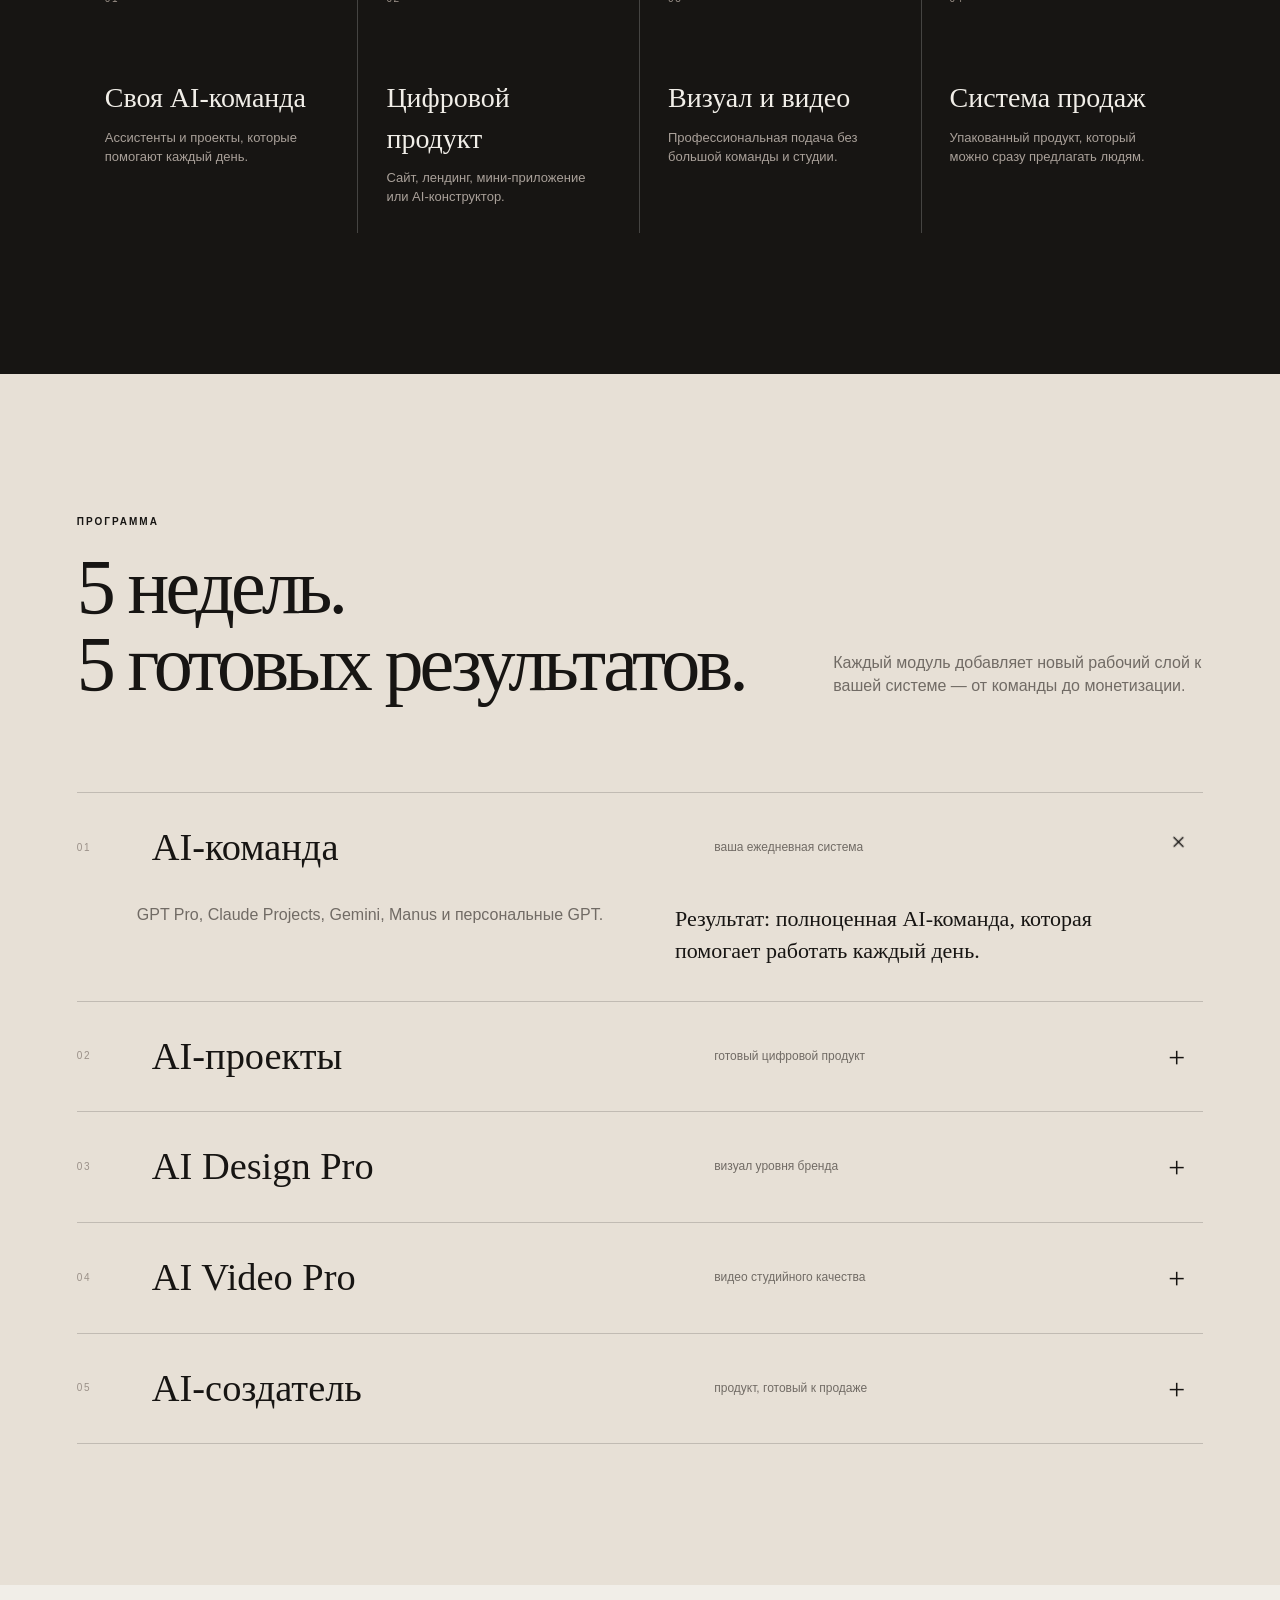
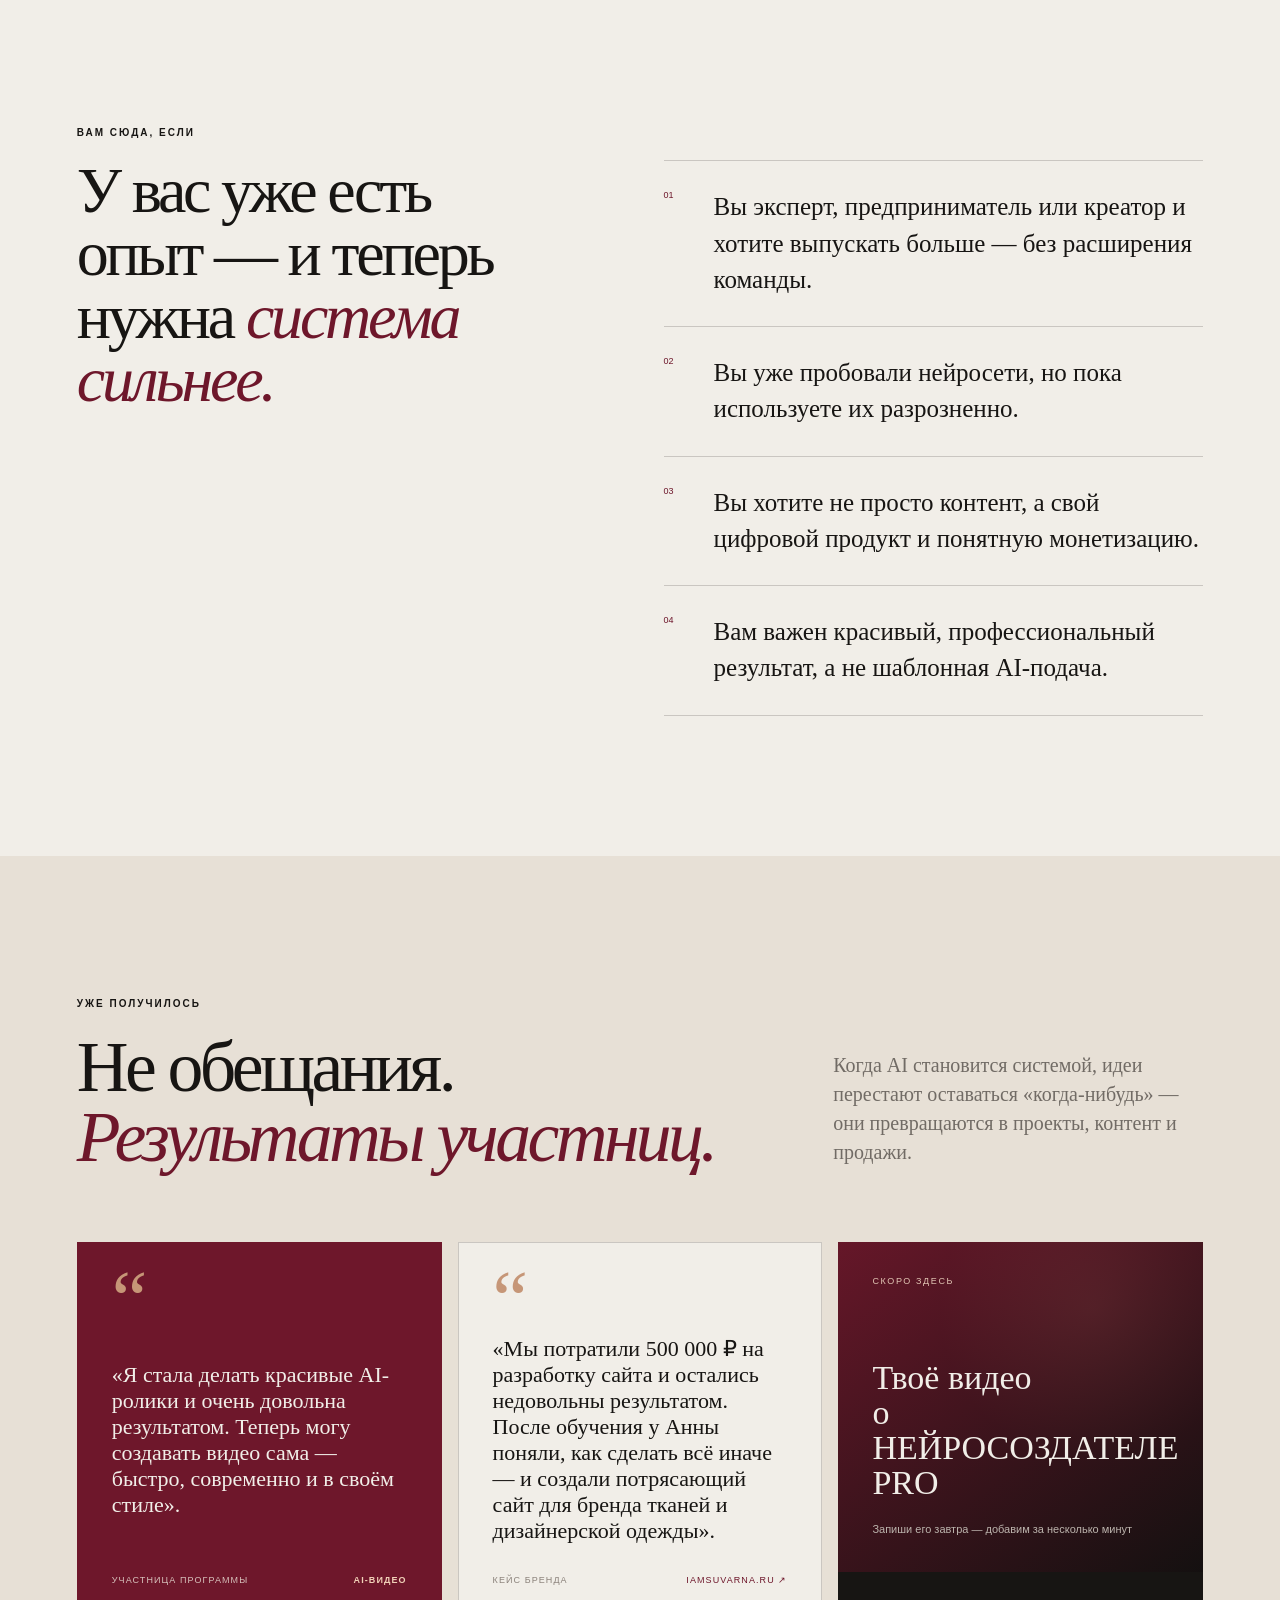
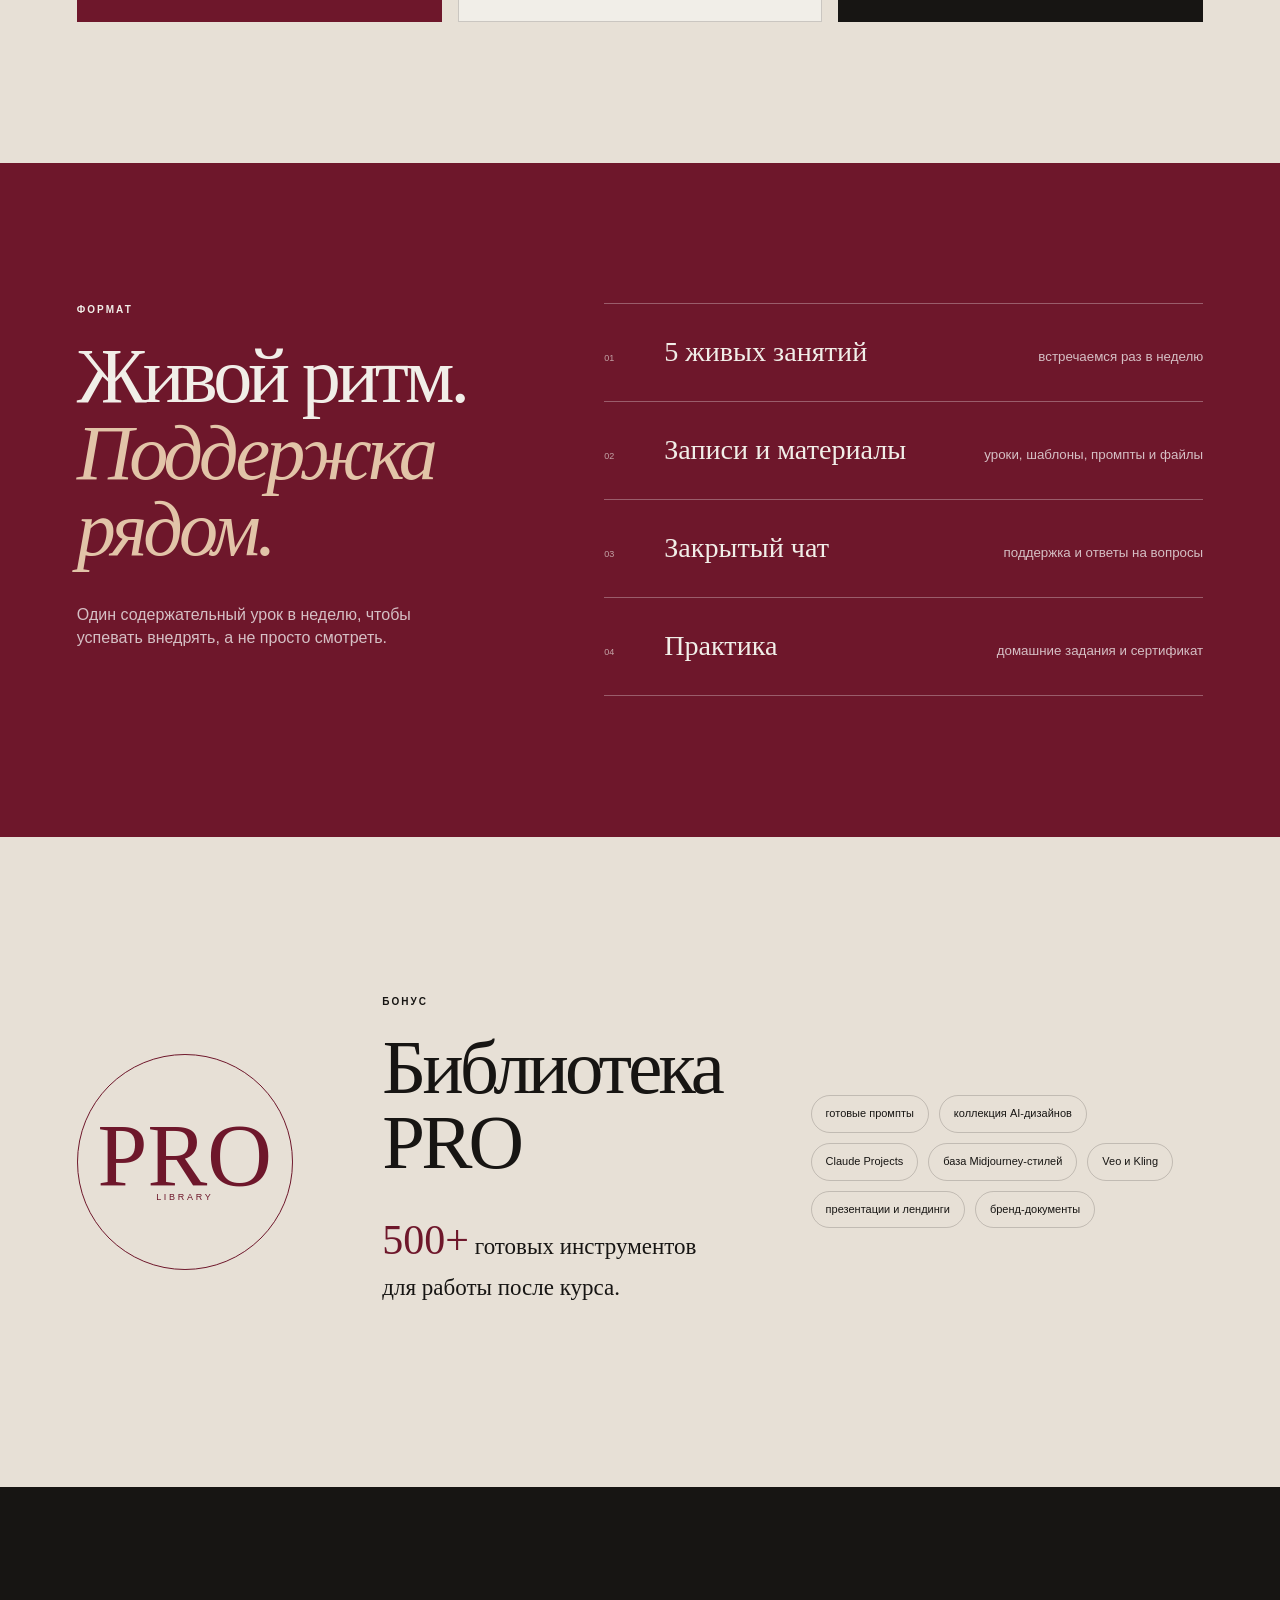
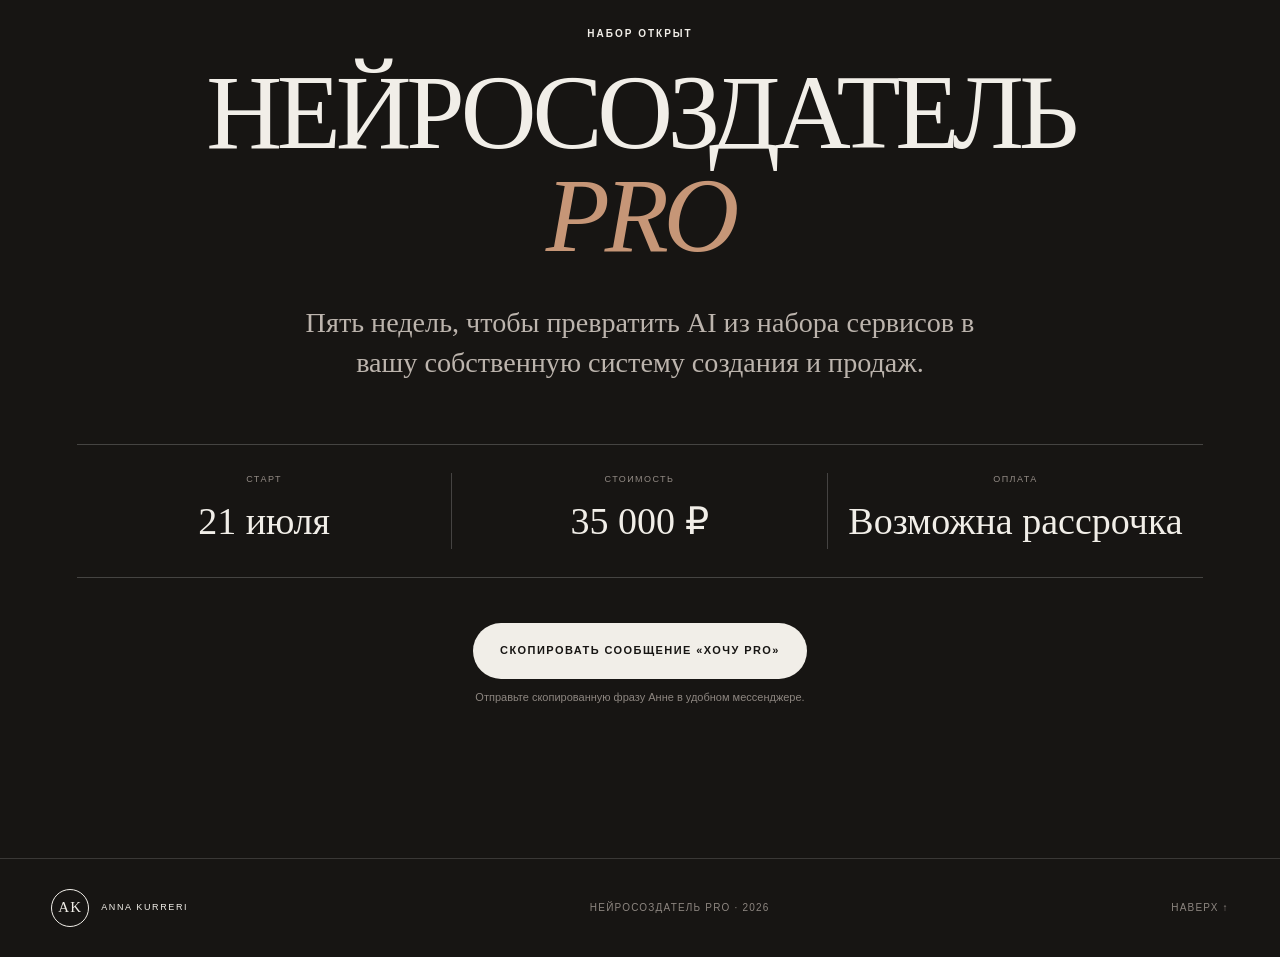
==== commit 16e170c7: "Add AI core animation and testimonials" ====
--- a/index.html
+++ b/index.html
@@ -105,6 +105,15 @@
 .hero-facts dd { margin: 0; color: var(--muted); font-size: 11px; }
 
 .hero-visual { --hero-depth: 0px; position: relative; width: min(100%, 540px); min-width: 0; justify-self: end; perspective: 1000px; animation: visualIn 1s .36s cubic-bezier(.16,.75,.18,1) both; }
+.ai-core { position: absolute; z-index: 4; left: -112px; bottom: 16%; width: 156px; height: 156px; border-radius: 50%; transform-style: preserve-3d; filter: drop-shadow(0 22px 28px rgba(76,14,29,.18)); animation: coreFloat 6s ease-in-out infinite, coreIn .9s 1.1s cubic-bezier(.18,.9,.25,1.15) both; pointer-events: none; }
+.ai-core-glow { position: absolute; inset: 24px; border-radius: 50%; background: radial-gradient(circle at 35% 28%, #f9e6d9 0 5%, #c69677 14%, #701c32 43%, #1e1116 75%); box-shadow: inset -12px -16px 24px rgba(15,9,13,.5), inset 9px 10px 18px rgba(255,255,255,.35), 0 0 34px rgba(198,150,119,.26); }
+.ai-core-ring { position: absolute; inset: 8px; border: 1px solid rgba(110,23,43,.48); border-radius: 50%; transform: rotateX(68deg) rotateZ(10deg); }
+.ring-b { inset: 18px -8px; transform: rotateY(68deg) rotateZ(-22deg); border-color: rgba(198,150,119,.55); }
+.core-chip { position: absolute; z-index: 2; padding: 5px 7px; background: var(--ivory); color: var(--wine); border: 1px solid rgba(110,23,43,.2); font: 8px var(--sans); letter-spacing: .12em; box-shadow: 0 5px 12px rgba(38,24,25,.12); }
+.chip-brand { top: 2px; left: 44px; transform: rotate(-8deg); }
+.chip-video { right: -17px; top: 53px; transform: rotate(8deg); }
+.chip-code { bottom: 8px; left: 14px; transform: rotate(10deg); }
+.chip-product { bottom: 33px; right: -32px; transform: rotate(-7deg); }
 .photo-frame { position: relative; z-index: 2; overflow: hidden; aspect-ratio: .69; background: #2c2927; transform: rotate(1.5deg); box-shadow: 0 35px 80px rgba(38, 24, 25, .22); transition: transform .15s linear; animation: photoReveal 1.2s .45s cubic-bezier(.16,.75,.18,1) both; }
 .photo-frame img { width: 100%; height: 100%; display: block; object-fit: cover; filter: sepia(.08) contrast(1.04); transform: translateY(var(--photo-depth, 0px)) scale(var(--photo-scale, 1.025)); transition: transform .15s linear; }
 .photo-frame::before { content: ""; position: absolute; z-index: 3; top: -30%; bottom: -30%; left: -80%; width: 42%; background: linear-gradient(90deg, transparent, rgba(255,255,255,.38), transparent); transform: rotate(13deg); pointer-events: none; animation: lightSweep 1.05s 1.42s ease-in-out both; mix-blend-mode: screen; }
@@ -156,6 +165,26 @@
 .who-list p { margin: 0; padding: 28px 0; display: grid; grid-template-columns: 50px 1fr; border-bottom: 1px solid var(--line); font-family: var(--serif); font-size: clamp(19px, 2vw, 25px); }
 .who-list span { font-family: var(--sans); font-size: 9px; color: var(--wine); }
 
+.testimonials { background: var(--paper); }
+.testimonials .section-heading { margin-bottom: 70px; }
+.testimonials h2 { font-size: clamp(44px, 5.6vw, 78px); }
+.testimonials h2 i { color: var(--wine); }
+.testimonials .section-heading > p { max-width: 370px; align-self: end; font-family: var(--serif); font-size: 20px; }
+.testimonials-grid { display: grid; grid-template-columns: 1fr 1fr 1fr; gap: 16px; }
+.testimonial-card { min-height: 330px; padding: 34px; display: flex; flex-direction: column; justify-content: space-between; border: 1px solid var(--line); background: var(--ivory); }
+.testimonial-card-dark { background: var(--wine); color: var(--ivory); border-color: var(--wine); }
+.testimonial-mark { font: 80px/ .55 var(--serif); color: #c69677; }
+.testimonial-card p { margin: 15px 0 30px; font: 22px/1.18 var(--serif); }
+.testimonial-meta { display: flex; justify-content: space-between; gap: 12px; align-items: end; font-size: 9px; text-transform: uppercase; letter-spacing: .12em; color: #8b827b; }
+.testimonial-card-dark .testimonial-meta { color: #d8c3bd; }
+.testimonial-meta a { color: var(--wine); text-decoration: none; }
+.testimonial-card-dark .testimonial-meta strong { color: #f0d0b7; }
+.testimonial-video-card { padding: 0; border: 0; background: var(--ink); color: var(--ivory); overflow: hidden; }
+.video-placeholder { min-height: 330px; padding: 34px; display: flex; flex-direction: column; justify-content: flex-end; background: linear-gradient(145deg, rgba(110,23,43,.9), rgba(20,16,16,.92)), radial-gradient(circle at 70% 20%, #c69677, transparent 42%); }
+.video-placeholder span { margin-bottom: auto; font: 9px var(--sans); letter-spacing: .18em; text-transform: uppercase; color: #e1c5b4; }
+.video-placeholder strong { font: 34px/1.03 var(--serif); font-weight: 400; }
+.video-placeholder small { margin-top: 22px; color: #bcb4ad; font-size: 11px; }
+
 .format { background: var(--wine); color: var(--ivory); }
 .format-card { display: grid; grid-template-columns: minmax(300px, .8fr) minmax(380px, 1.2fr); gap: clamp(50px, 10vw, 150px); }
 .format-intro > p:last-child { max-width: 470px; margin-top: 35px; color: #d5bfc4; }
@@ -213,12 +242,15 @@
 @keyframes lightSweep { 0% { left: -80%; opacity: 0; } 18% { opacity: .75; } 100% { left: 140%; opacity: 0; } }
 @keyframes noteIn { from { opacity: 0; transform: translate(-28px, 18px) rotate(-16deg) scale(.82); } to { opacity: 1; transform: rotate(-7deg); } }
 @keyframes orbitIn { from { opacity: 0; transform: scale(.72) rotate(-35deg); } to { opacity: 1; transform: scale(1) rotate(0); } }
+@keyframes coreIn { from { opacity: 0; transform: scale(.5) translate(-35px, 25px) rotate(-30deg); } to { opacity: 1; transform: scale(1) translate(0) rotate(0); } }
+@keyframes coreFloat { 0%,100% { margin-top: 0; } 50% { margin-top: -14px; } }
 
 @media (max-width: 980px) {
   nav { display: none; }
   .hero { grid-template-columns: 1fr; padding-top: 130px; }
   .hero-copy { order: 1; }
   .hero-visual { order: 2; justify-self: center; margin-top: 30px; width: min(78vw, 520px); }
+  .ai-core { left: -54px; bottom: 12%; transform: scale(.85); }
   .manifesto-grid, .section-heading, .who-grid, .format-card { grid-template-columns: 1fr; gap: 45px; }
   .outcomes { grid-template-columns: repeat(2, 1fr); }
   .outcome:nth-child(2) { border-right: 0; }
@@ -237,6 +269,10 @@
   .hero-facts { grid-template-columns: 1fr 1fr; }
   .hero-facts div:last-child { display: none; }
   .floating-note { left: -15px; font-size: 15px; }
+  .testimonials-grid { grid-template-columns: 1fr; }
+  .testimonial-card, .video-placeholder { min-height: 280px; }
+  .testimonial-card p { font-size: 20px; }
+  .ai-core { left: -18px; bottom: 9%; transform: scale(.72); }
   .orbit { right: -6px; }
   .orbit span { inset: 0; }
   .section { padding: 84px 20px; }
@@ -312,6 +348,15 @@
       </div>
 
       <div class="hero-visual" data-tilt>
+        <div class="ai-core" aria-hidden="true">
+          <div class="ai-core-ring ring-a"></div>
+          <div class="ai-core-ring ring-b"></div>
+          <div class="ai-core-glow"></div>
+          <span class="core-chip chip-brand">BRAND</span>
+          <span class="core-chip chip-video">VIDEO</span>
+          <span class="core-chip chip-code">CODE</span>
+          <span class="core-chip chip-product">PRODUCT</span>
+        </div>
         <div class="photo-frame">
           <img src="[data-uri]" alt="Анна Куррери — автор программы НЕЙРОСОЗДАТЕЛЬ PRO">
           <div class="photo-caption">
@@ -394,6 +439,31 @@
           <p class="reveal"><span>03</span>Вы хотите не просто контент, а свой цифровой продукт и понятную монетизацию.</p>
           <p class="reveal"><span>04</span>Вам важен красивый, профессиональный результат, а не шаблонная AI-подача.</p>
         </div>
+      </div>
+    </section>
+
+    <section class="testimonials section" id="cases">
+      <div class="section-heading reveal">
+        <div>
+          <p class="section-label">Уже получилось</p>
+          <h2>Не обещания.<br><i>Результаты участниц.</i></h2>
+        </div>
+        <p>Когда AI становится системой, идеи перестают оставаться «когда-нибудь» — они превращаются в проекты, контент и продажи.</p>
+      </div>
+      <div class="testimonials-grid">
+        <article class="testimonial-card testimonial-card-dark reveal">
+          <span class="testimonial-mark">“</span>
+          <p>«Я стала делать красивые AI-ролики и очень довольна результатом. Теперь могу создавать видео сама — быстро, современно и в своём стиле».</p>
+          <div class="testimonial-meta"><span>Участница программы</span><strong>AI-видео</strong></div>
+        </article>
+        <article class="testimonial-card reveal">
+          <span class="testimonial-mark">“</span>
+          <p>«Мы потратили 500 000 ₽ на разработку сайта и остались недовольны результатом. После обучения у Анны поняли, как сделать всё иначе — и создали потрясающий сайт для бренда тканей и дизайнерской одежды».</p>
+          <div class="testimonial-meta"><span>Кейс бренда</span><a href="https://iamsuvarna.ru" target="_blank" rel="noopener">iamsuvarna.ru ↗</a></div>
+        </article>
+        <article class="testimonial-card testimonial-video-card reveal" data-video-slot>
+          <div class="video-placeholder"><span>Скоро здесь</span><strong>Твоё видео<br>о НЕЙРОСОЗДАТЕЛЕ PRO</strong><small>Запиши его завтра — добавим за несколько минут</small></div>
+        </article>
       </div>
     </section>
 
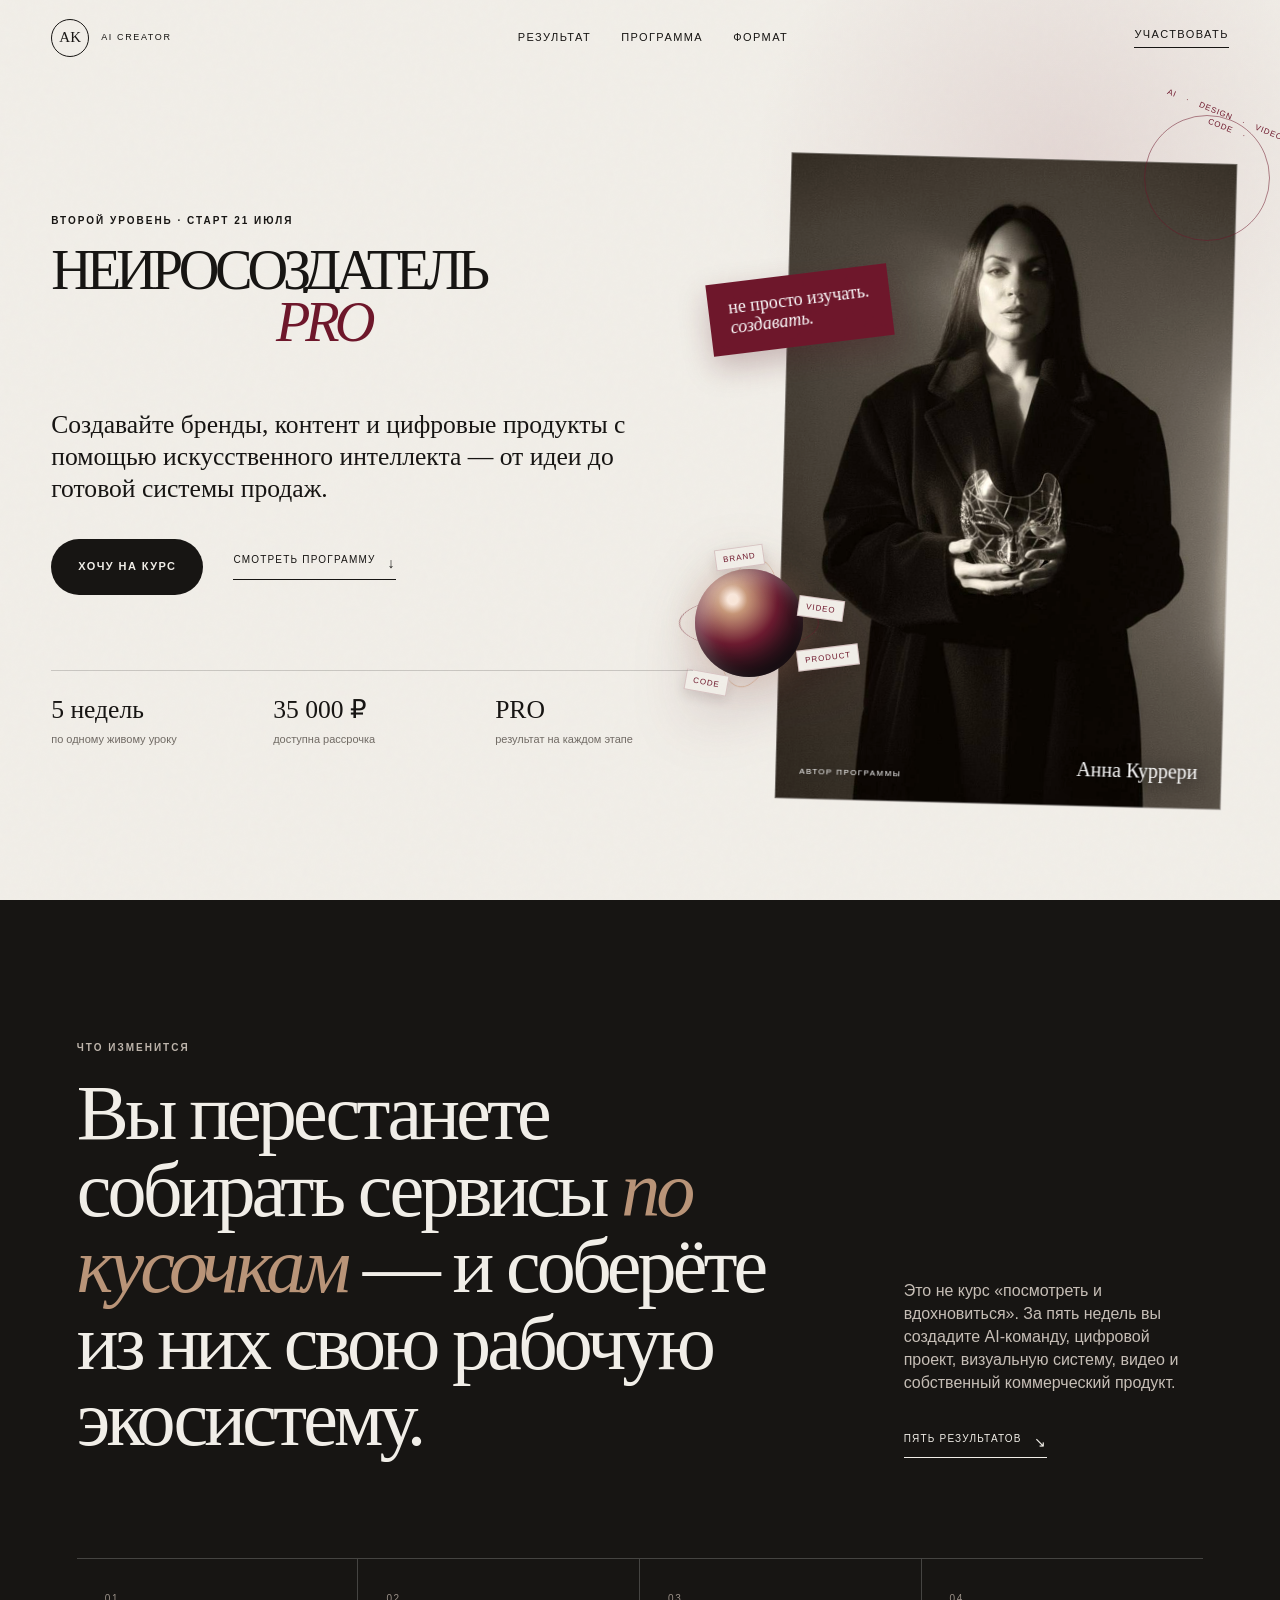
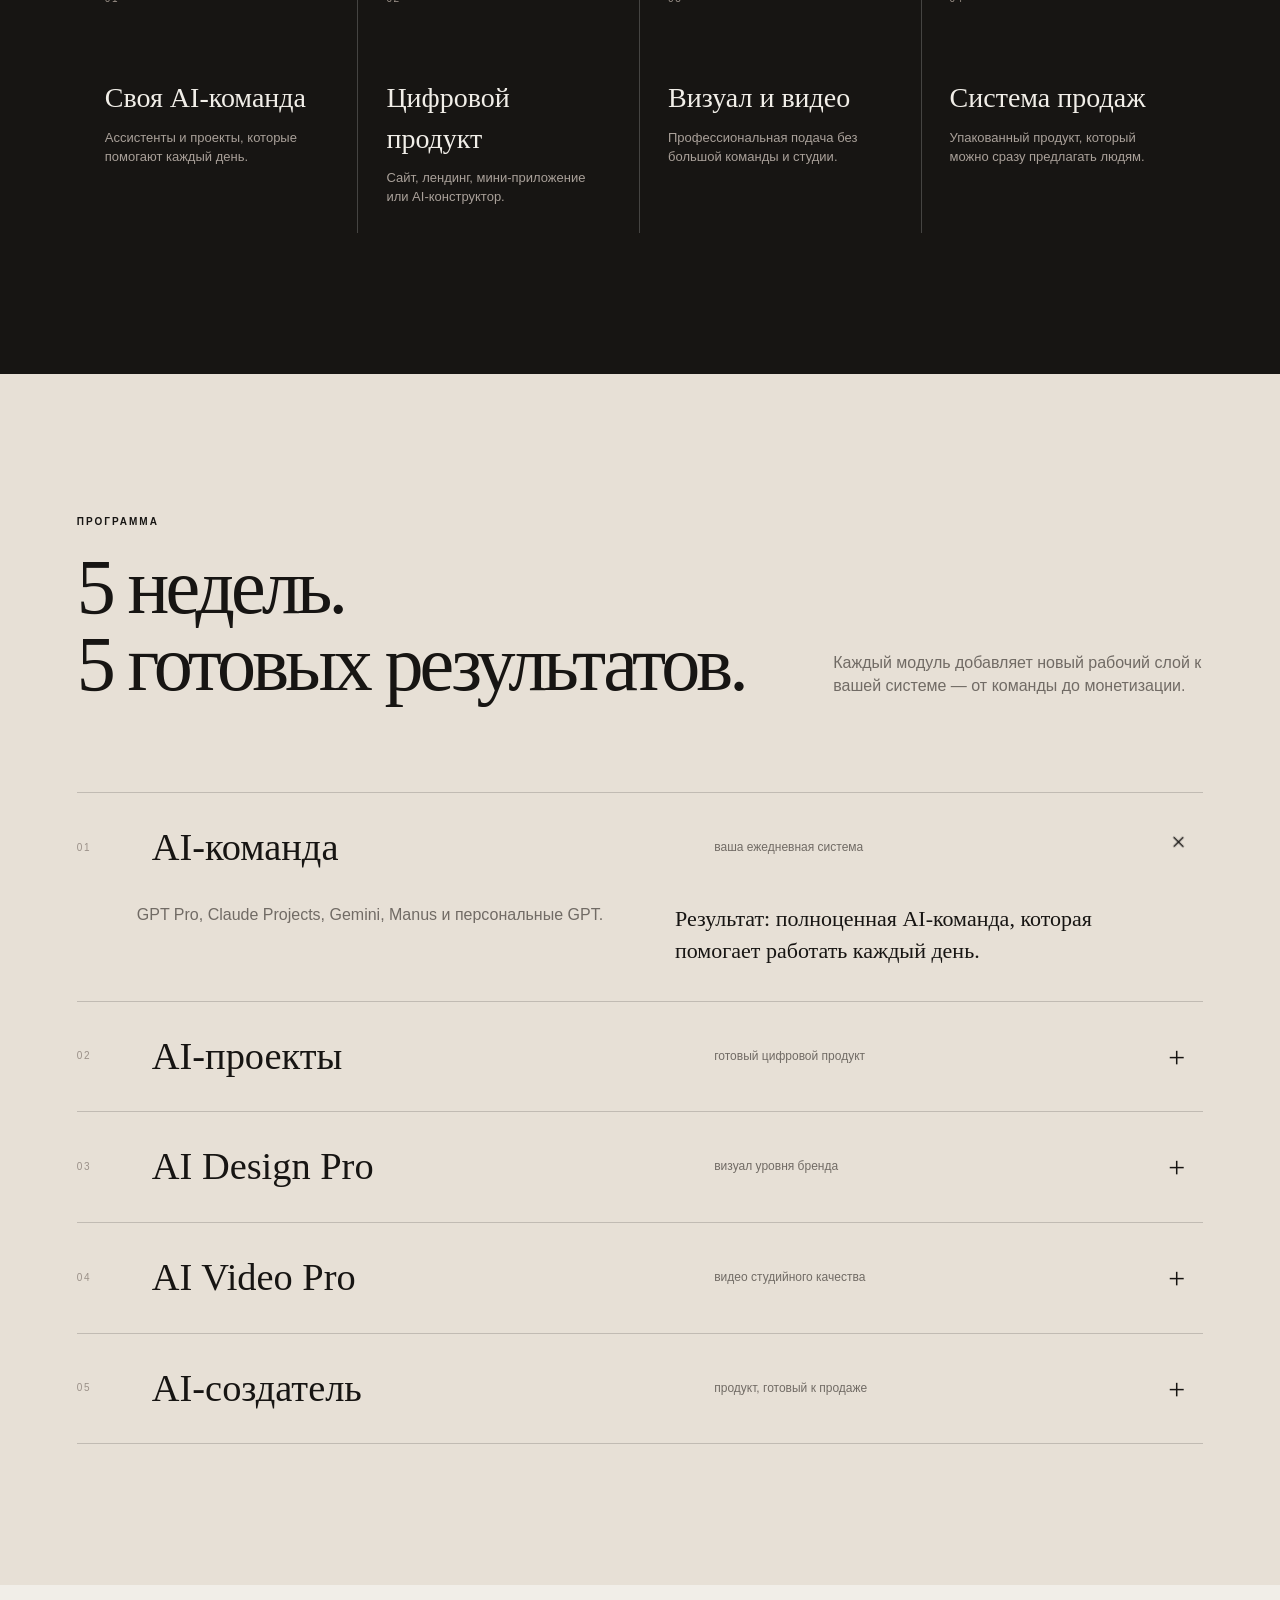
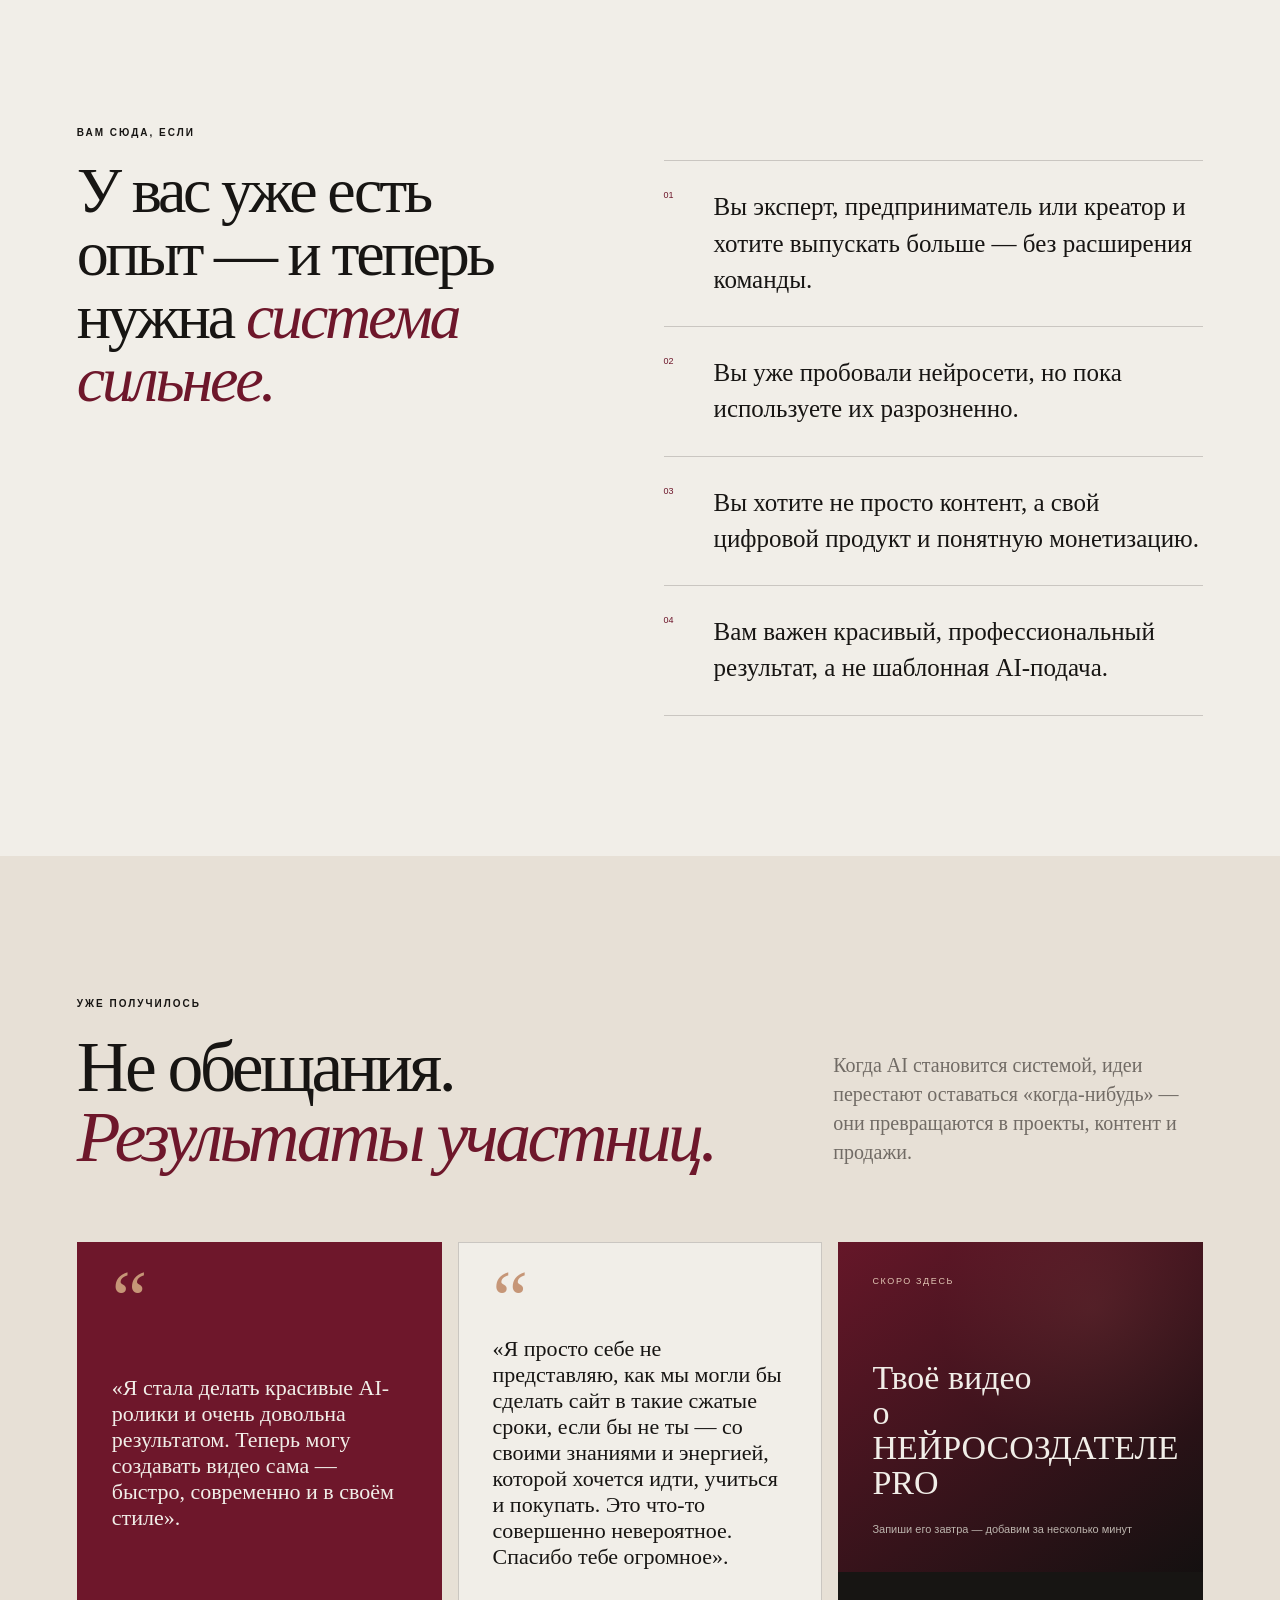
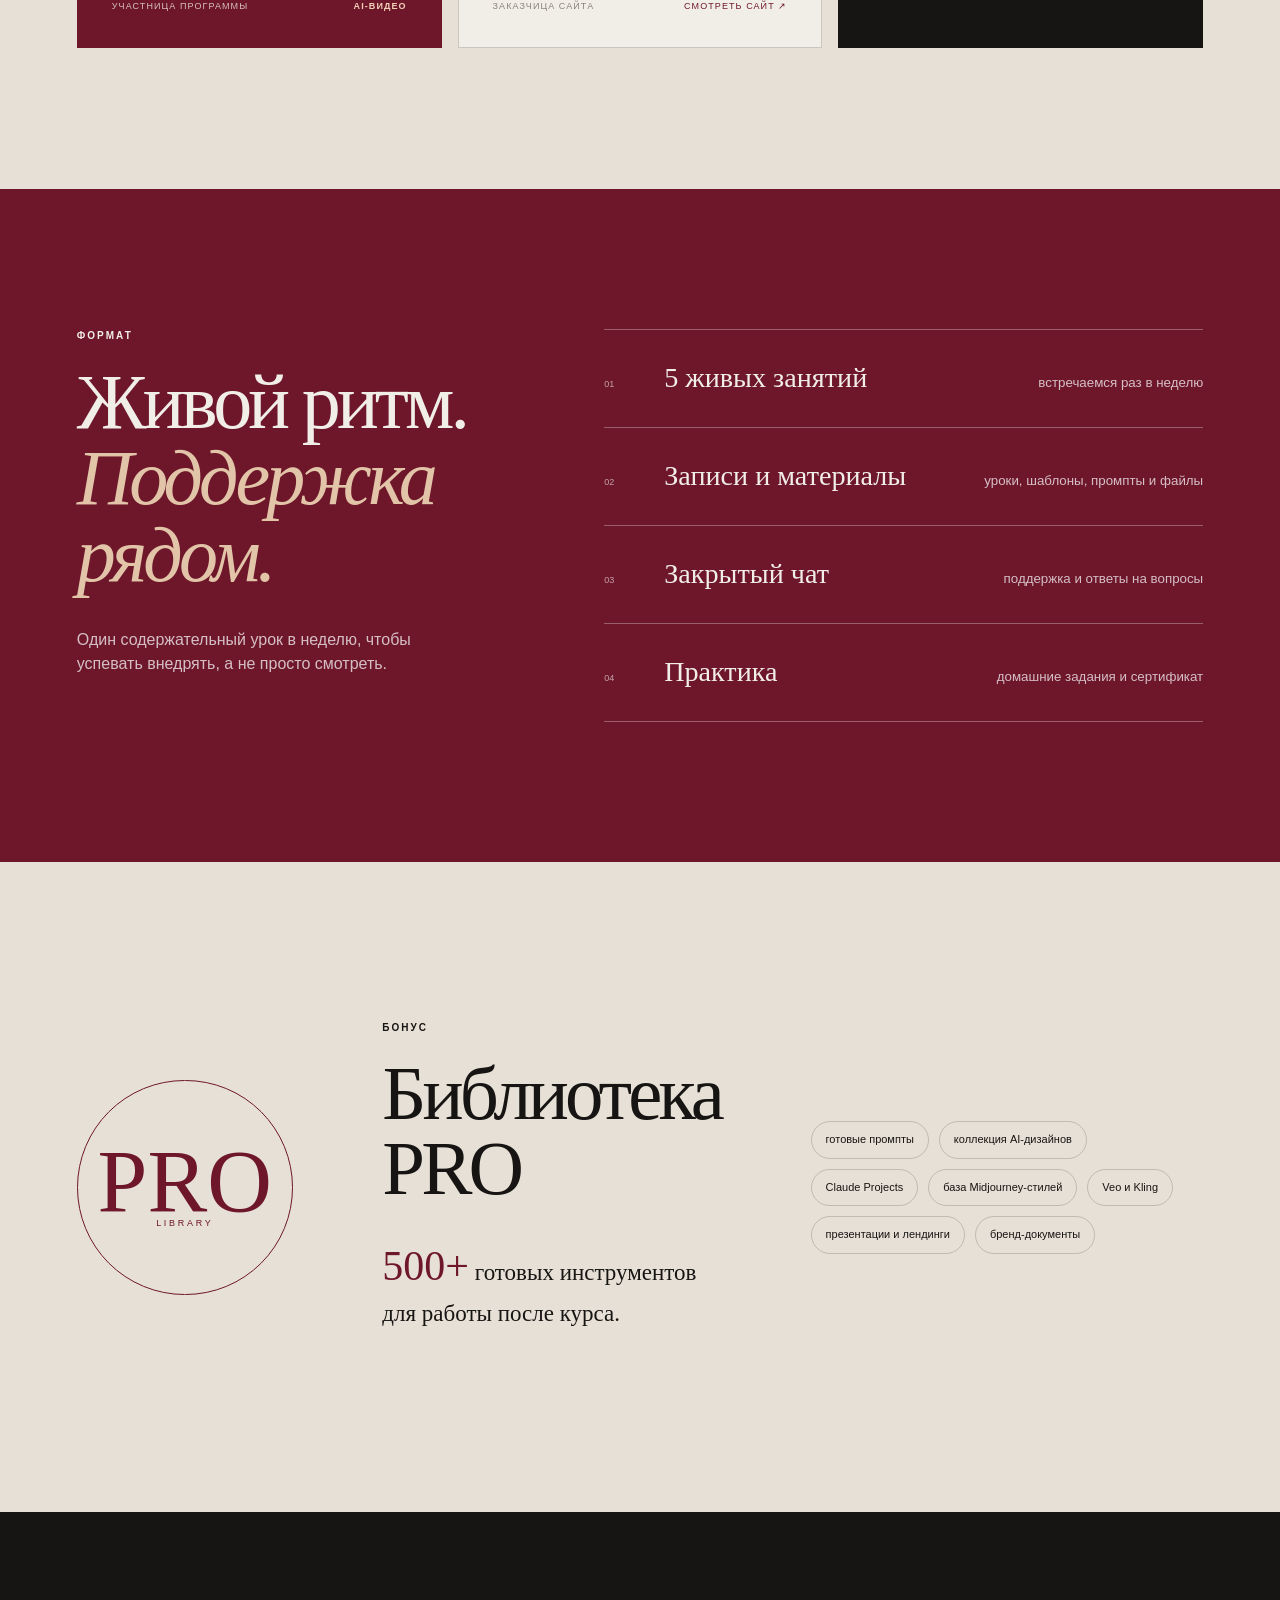
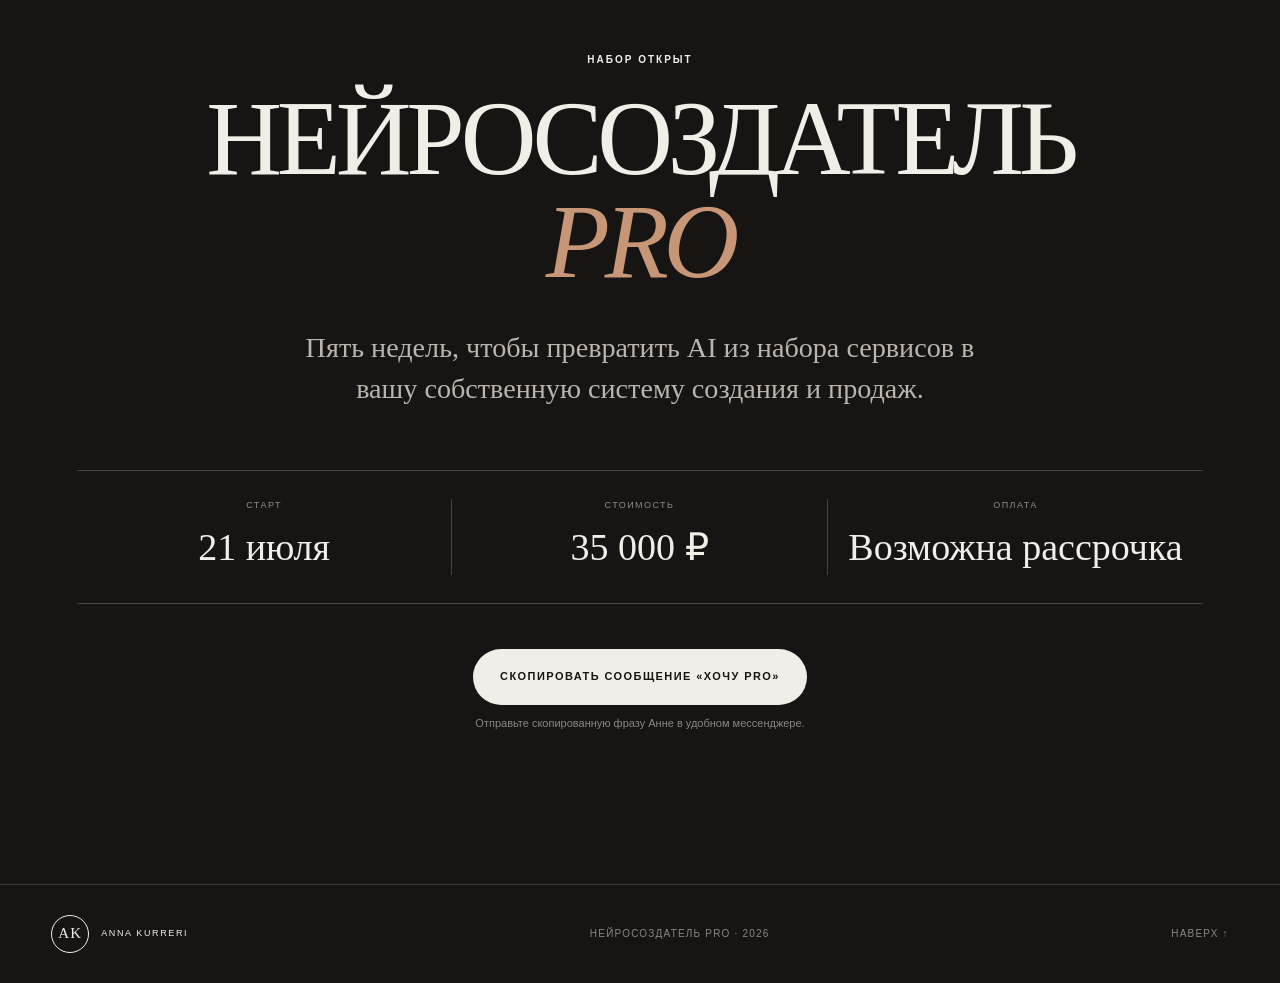
==== commit db902115: "Refine client testimonial" ====
--- a/index.html
+++ b/index.html
@@ -458,8 +458,8 @@
         </article>
         <article class="testimonial-card reveal">
           <span class="testimonial-mark">“</span>
-          <p>«Мы потратили 500 000 ₽ на разработку сайта и остались недовольны результатом. После обучения у Анны поняли, как сделать всё иначе — и создали потрясающий сайт для бренда тканей и дизайнерской одежды».</p>
-          <div class="testimonial-meta"><span>Кейс бренда</span><a href="https://iamsuvarna.ru" target="_blank" rel="noopener">iamsuvarna.ru ↗</a></div>
+          <p>«Я просто себе не представляю, как мы могли бы сделать сайт в такие сжатые сроки, если бы не ты — со своими знаниями и энергией, которой хочется идти, учиться и покупать. Это что-то совершенно невероятное. Спасибо тебе огромное».</p>
+          <div class="testimonial-meta"><span>Заказчица сайта</span><a href="https://iamsuvarna.ru" target="_blank" rel="noopener">Смотреть сайт ↗</a></div>
         </article>
         <article class="testimonial-card testimonial-video-card reveal" data-video-slot>
           <div class="video-placeholder"><span>Скоро здесь</span><strong>Твоё видео<br>о НЕЙРОСОЗДАТЕЛЕ PRO</strong><small>Запиши его завтра — добавим за несколько минут</small></div>
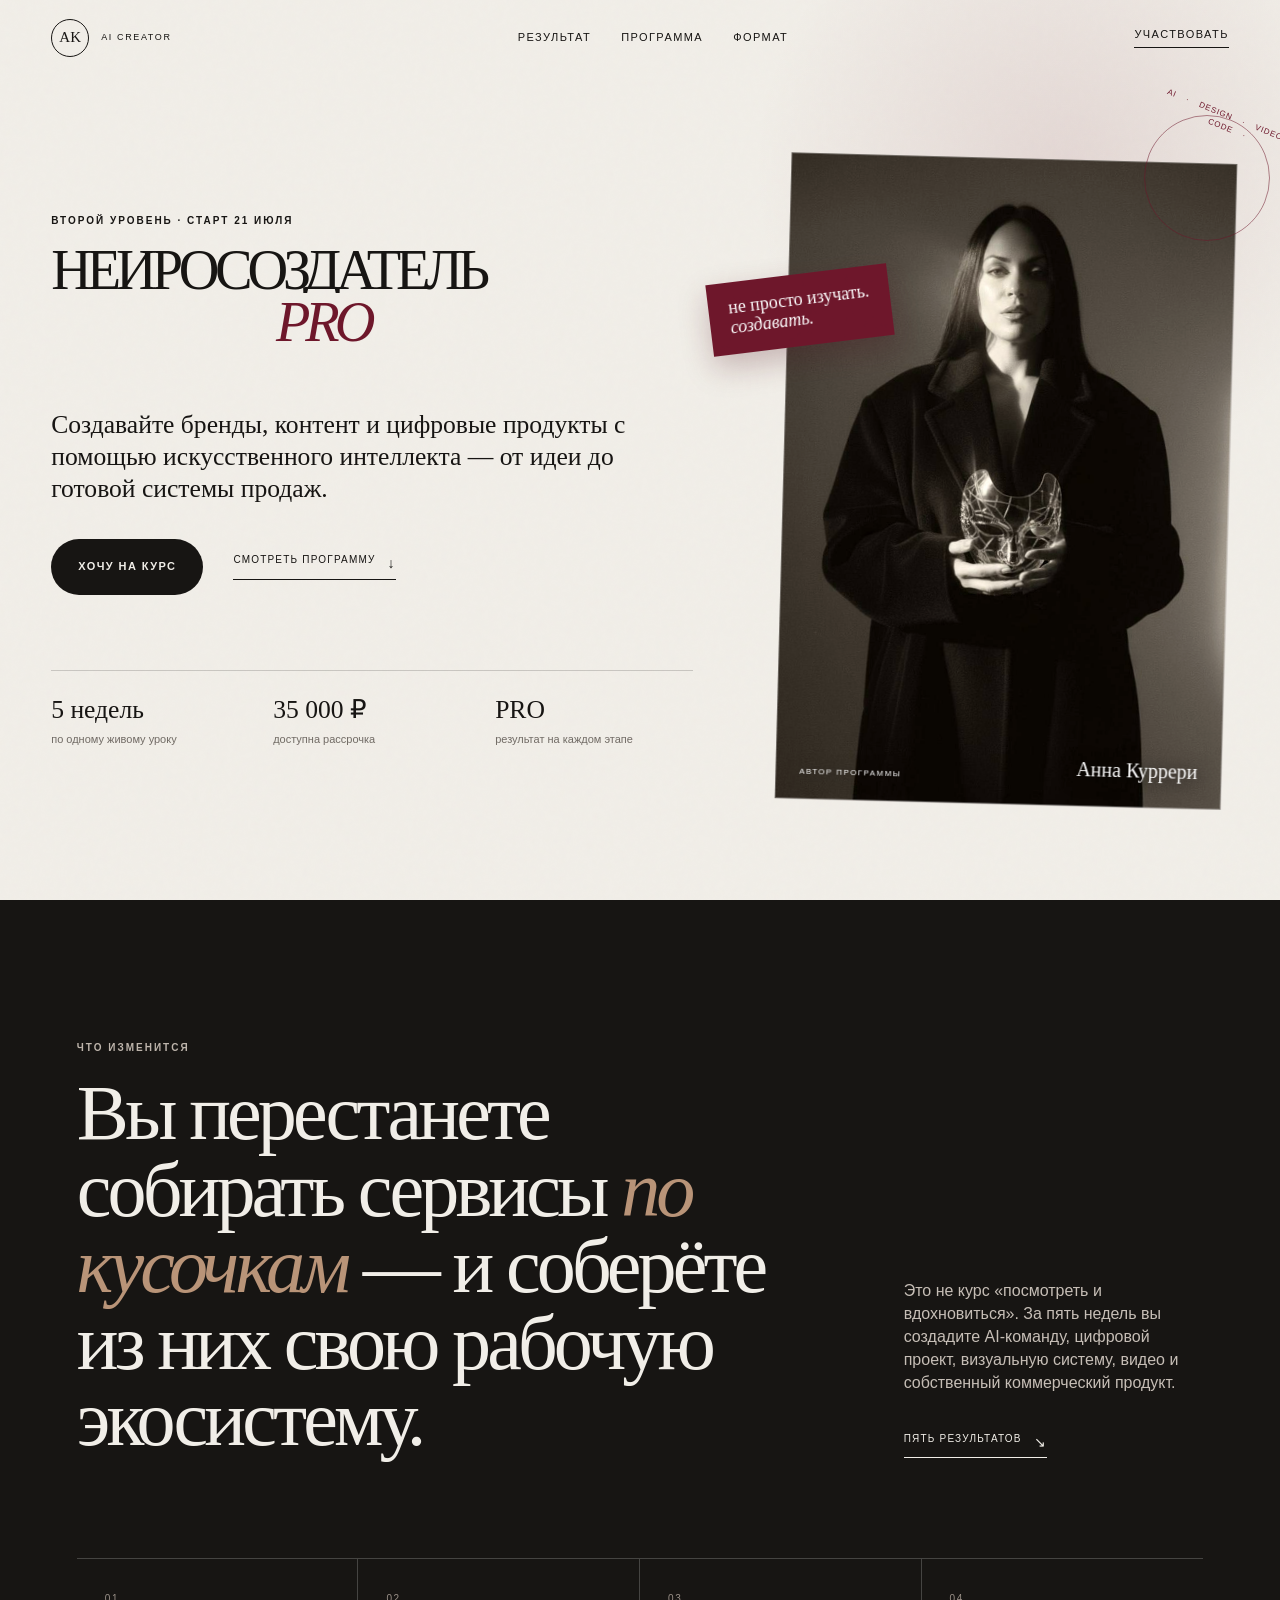
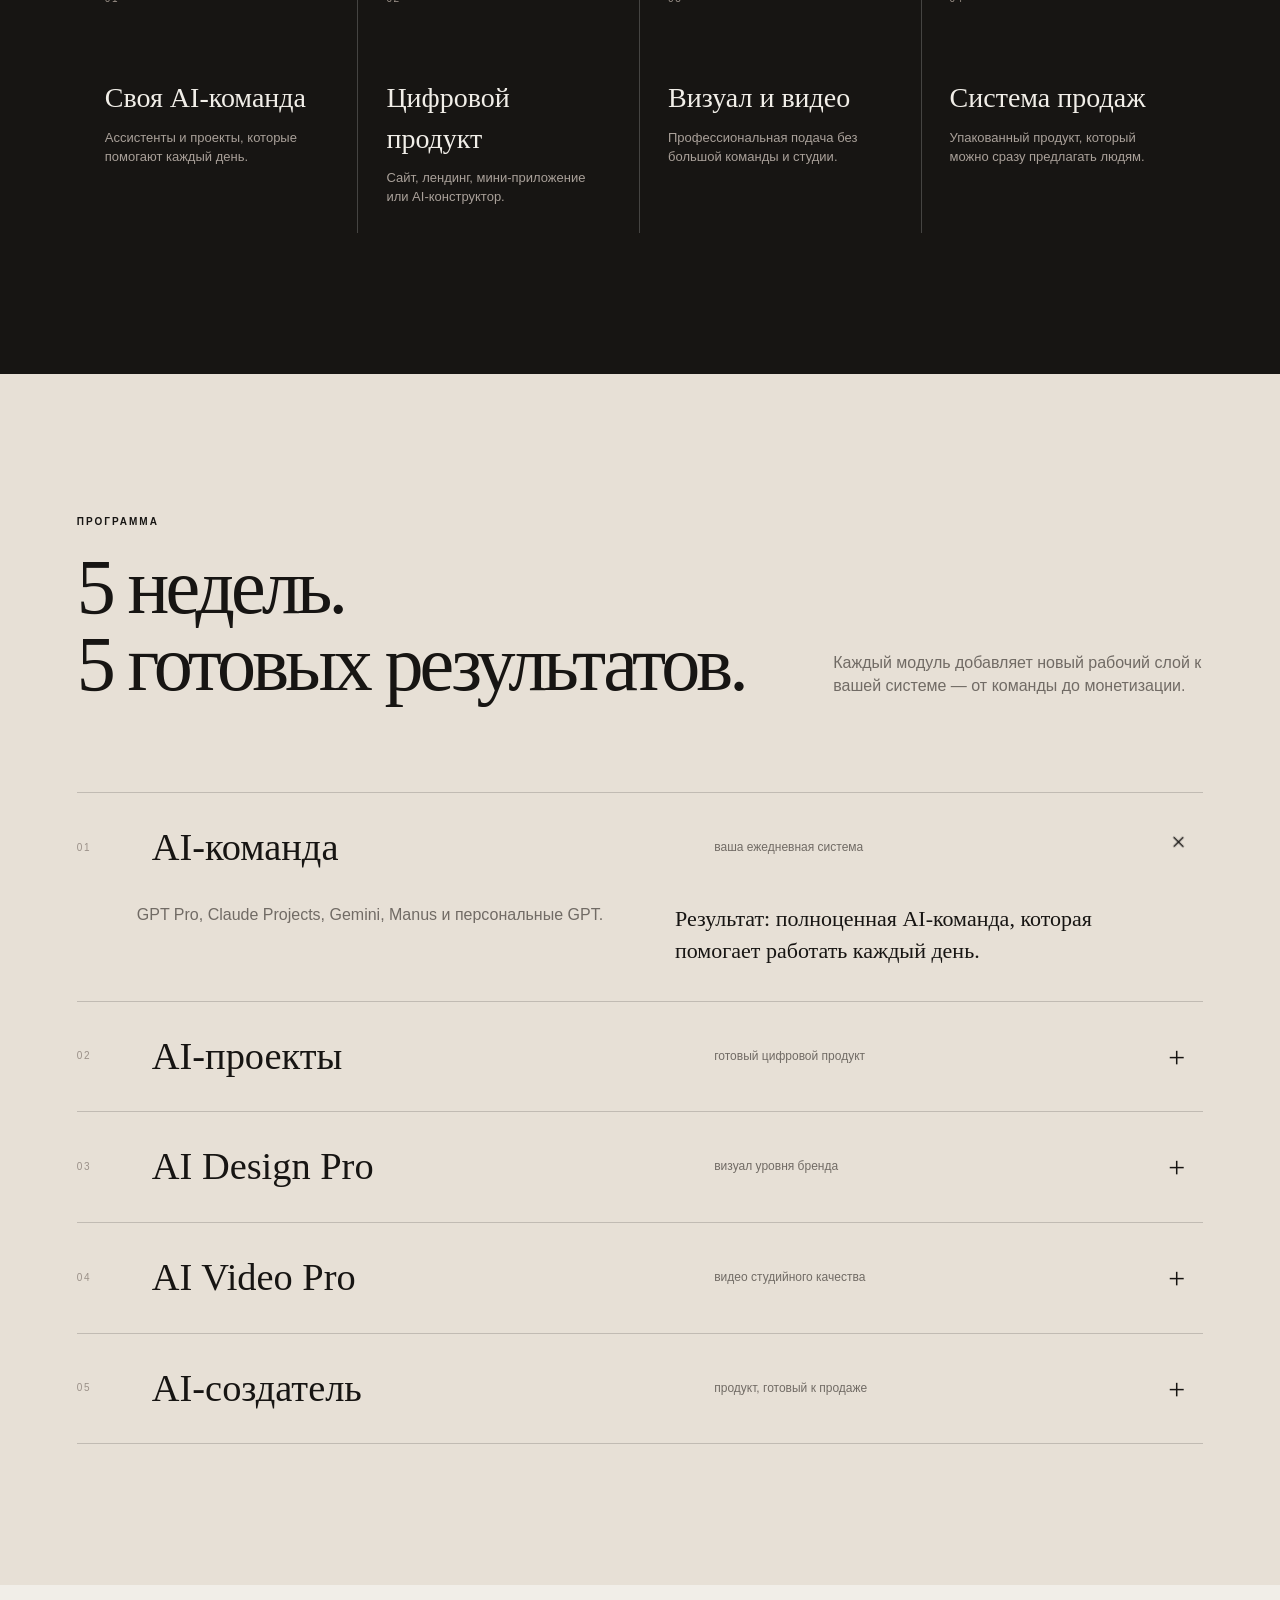
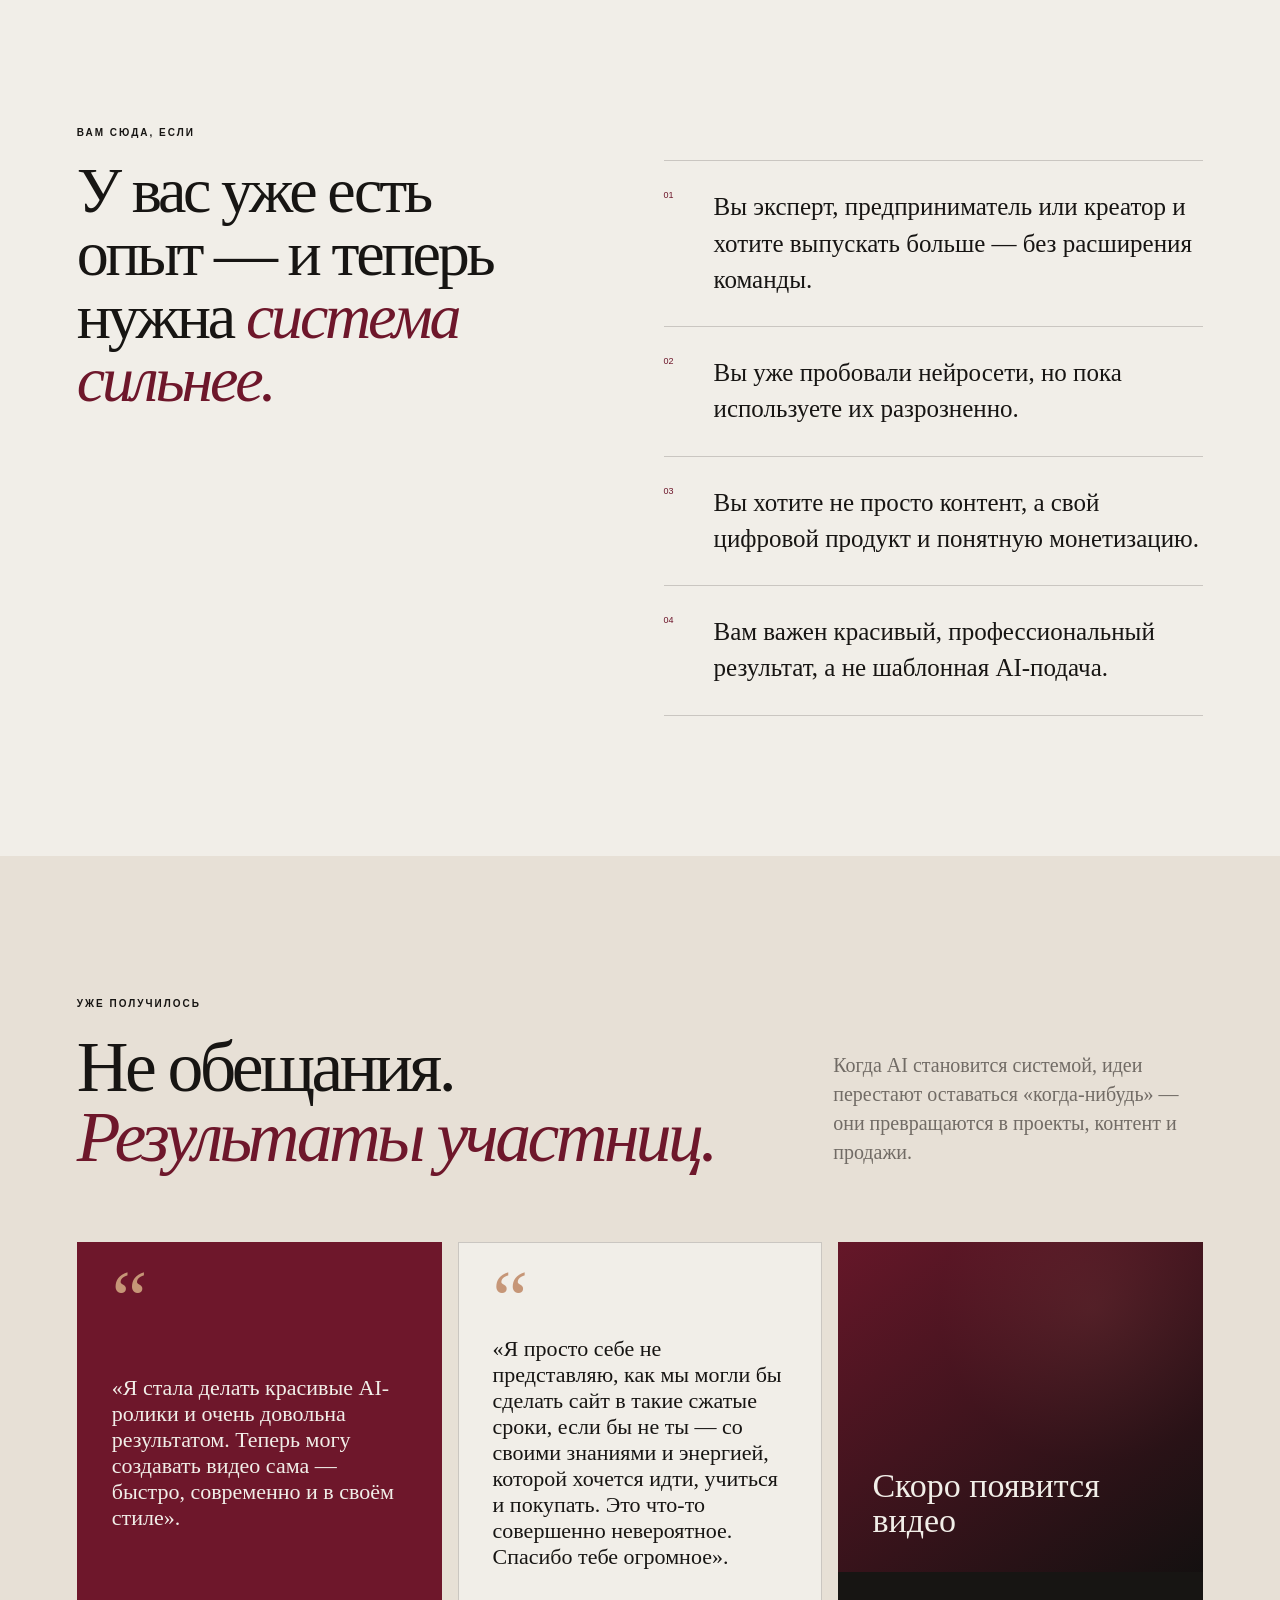
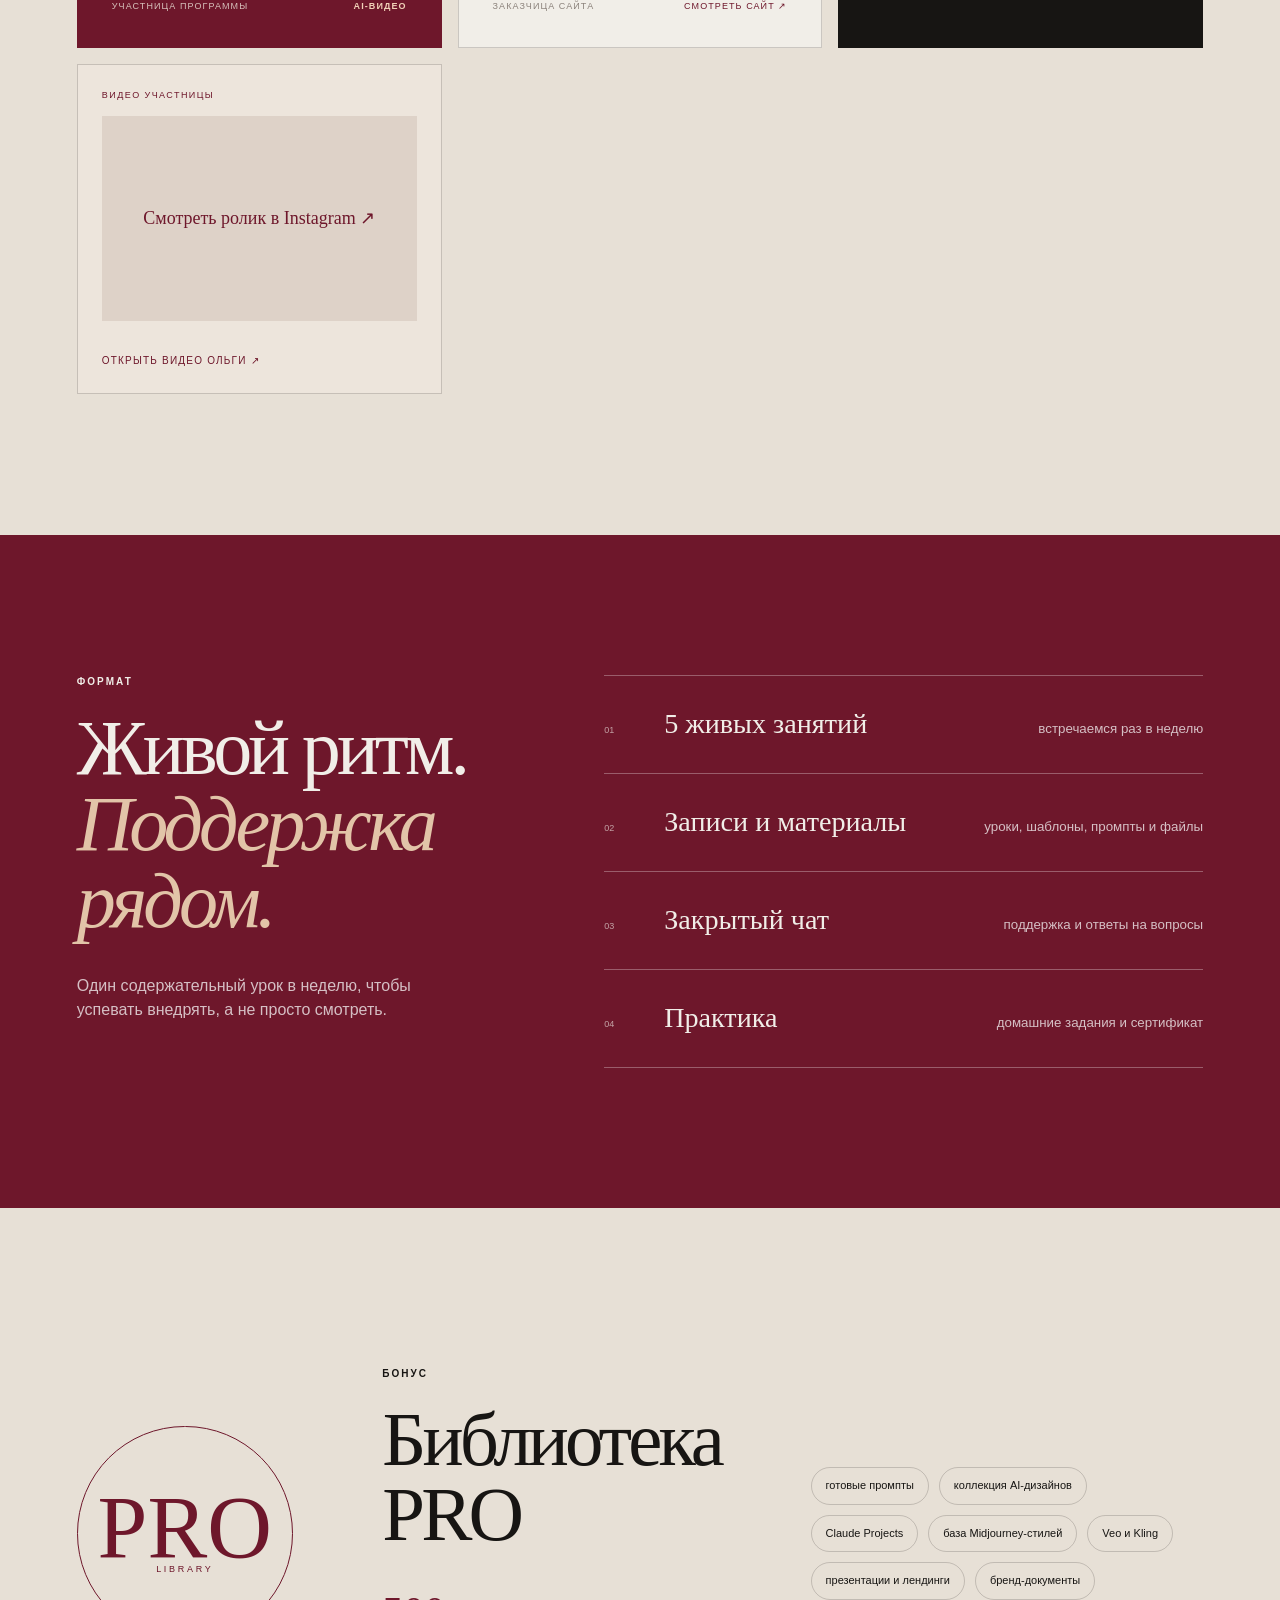
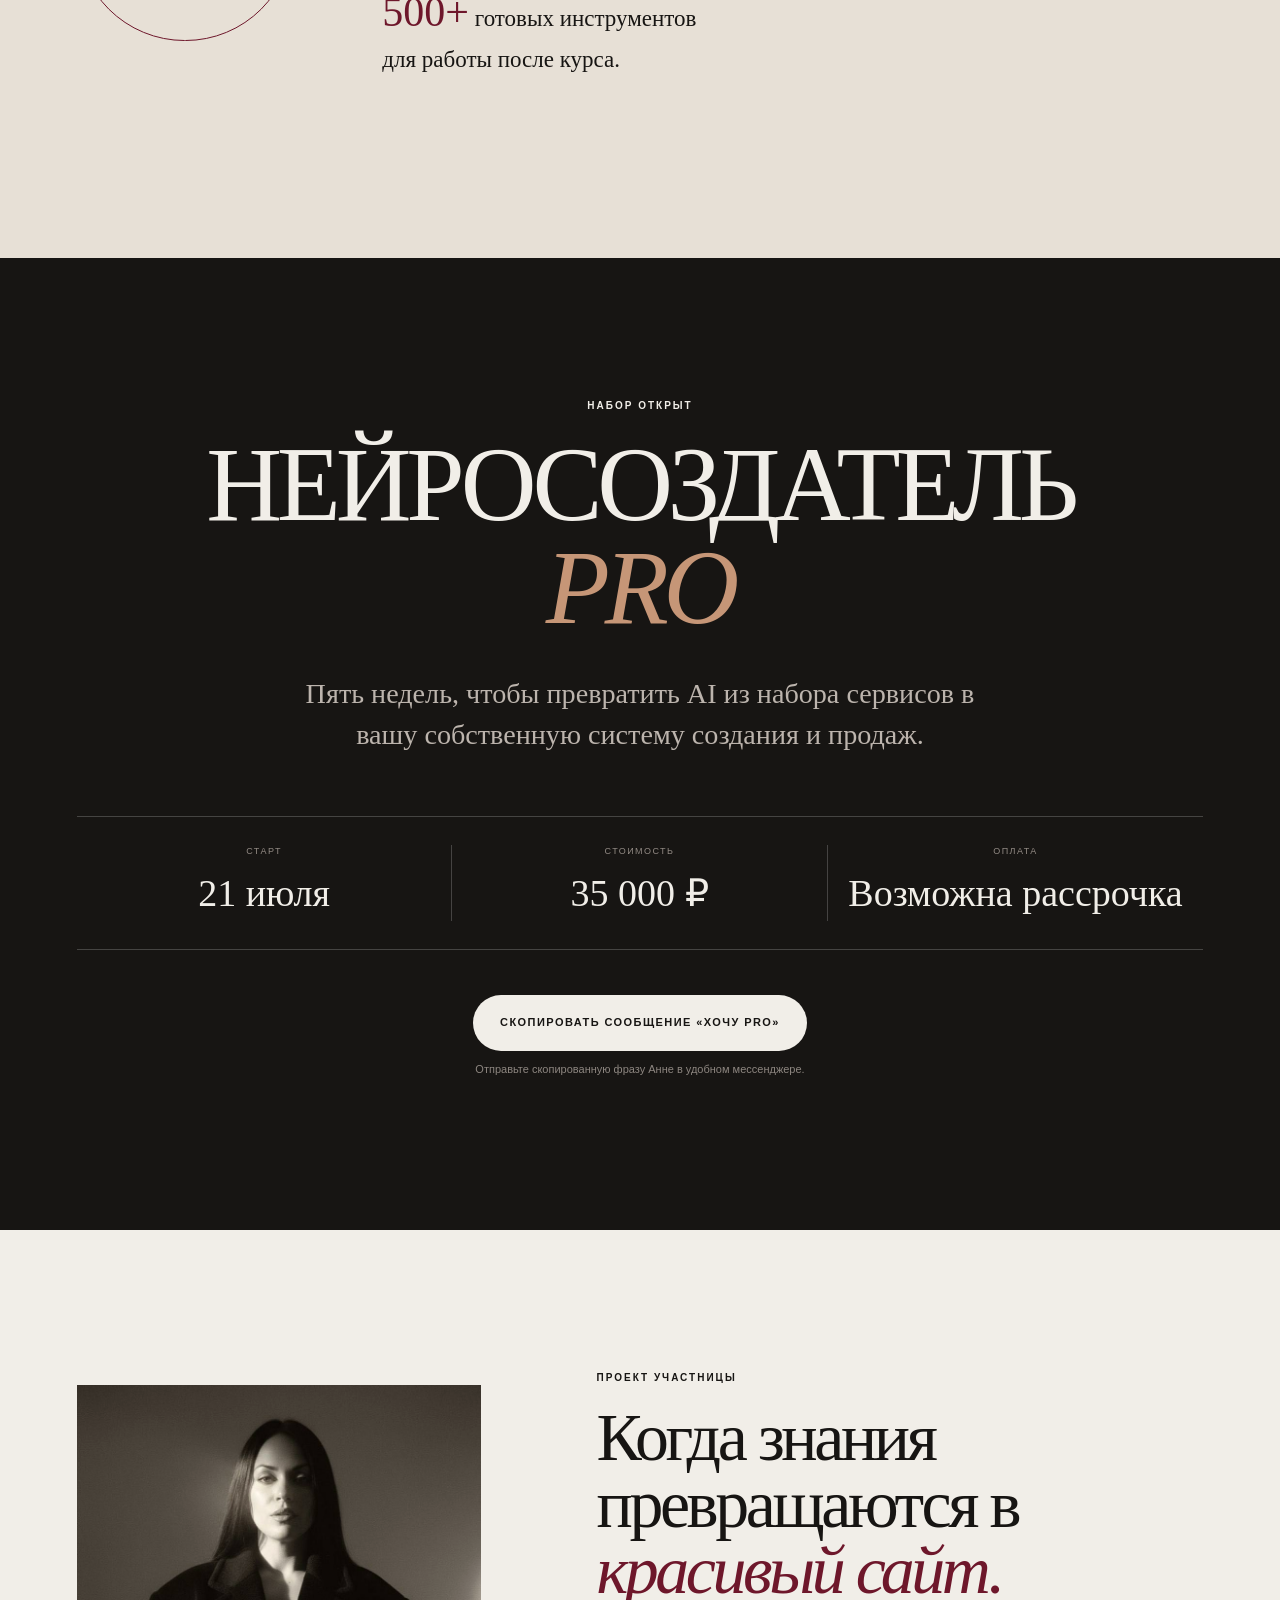
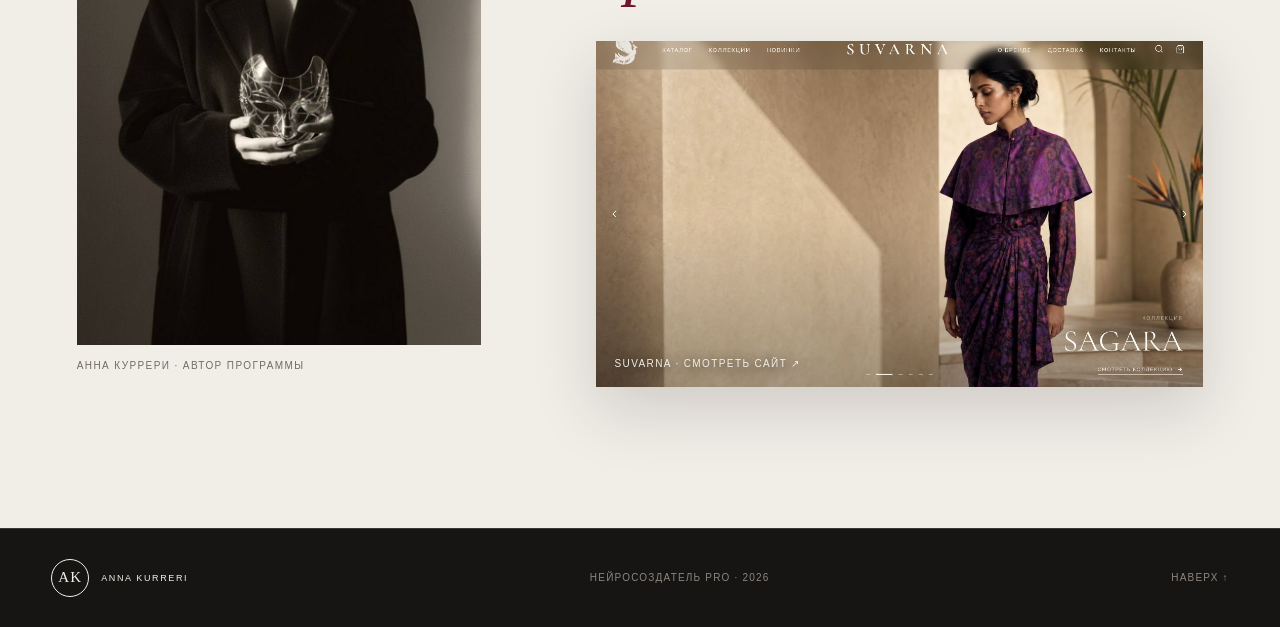
==== commit 16f0ea48: "Remove 3D ball and add project visuals" ====
--- a/index.html
+++ b/index.html
@@ -105,15 +105,6 @@
 .hero-facts dd { margin: 0; color: var(--muted); font-size: 11px; }
 
 .hero-visual { --hero-depth: 0px; position: relative; width: min(100%, 540px); min-width: 0; justify-self: end; perspective: 1000px; animation: visualIn 1s .36s cubic-bezier(.16,.75,.18,1) both; }
-.ai-core { position: absolute; z-index: 4; left: -112px; bottom: 16%; width: 156px; height: 156px; border-radius: 50%; transform-style: preserve-3d; filter: drop-shadow(0 22px 28px rgba(76,14,29,.18)); animation: coreFloat 6s ease-in-out infinite, coreIn .9s 1.1s cubic-bezier(.18,.9,.25,1.15) both; pointer-events: none; }
-.ai-core-glow { position: absolute; inset: 24px; border-radius: 50%; background: radial-gradient(circle at 35% 28%, #f9e6d9 0 5%, #c69677 14%, #701c32 43%, #1e1116 75%); box-shadow: inset -12px -16px 24px rgba(15,9,13,.5), inset 9px 10px 18px rgba(255,255,255,.35), 0 0 34px rgba(198,150,119,.26); }
-.ai-core-ring { position: absolute; inset: 8px; border: 1px solid rgba(110,23,43,.48); border-radius: 50%; transform: rotateX(68deg) rotateZ(10deg); }
-.ring-b { inset: 18px -8px; transform: rotateY(68deg) rotateZ(-22deg); border-color: rgba(198,150,119,.55); }
-.core-chip { position: absolute; z-index: 2; padding: 5px 7px; background: var(--ivory); color: var(--wine); border: 1px solid rgba(110,23,43,.2); font: 8px var(--sans); letter-spacing: .12em; box-shadow: 0 5px 12px rgba(38,24,25,.12); }
-.chip-brand { top: 2px; left: 44px; transform: rotate(-8deg); }
-.chip-video { right: -17px; top: 53px; transform: rotate(8deg); }
-.chip-code { bottom: 8px; left: 14px; transform: rotate(10deg); }
-.chip-product { bottom: 33px; right: -32px; transform: rotate(-7deg); }
 .photo-frame { position: relative; z-index: 2; overflow: hidden; aspect-ratio: .69; background: #2c2927; transform: rotate(1.5deg); box-shadow: 0 35px 80px rgba(38, 24, 25, .22); transition: transform .15s linear; animation: photoReveal 1.2s .45s cubic-bezier(.16,.75,.18,1) both; }
 .photo-frame img { width: 100%; height: 100%; display: block; object-fit: cover; filter: sepia(.08) contrast(1.04); transform: translateY(var(--photo-depth, 0px)) scale(var(--photo-scale, 1.025)); transition: transform .15s linear; }
 .photo-frame::before { content: ""; position: absolute; z-index: 3; top: -30%; bottom: -30%; left: -80%; width: 42%; background: linear-gradient(90deg, transparent, rgba(255,255,255,.38), transparent); transform: rotate(13deg); pointer-events: none; animation: lightSweep 1.05s 1.42s ease-in-out both; mix-blend-mode: screen; }
@@ -181,9 +172,24 @@
 .testimonial-card-dark .testimonial-meta strong { color: #f0d0b7; }
 .testimonial-video-card { padding: 0; border: 0; background: var(--ink); color: var(--ivory); overflow: hidden; }
 .video-placeholder { min-height: 330px; padding: 34px; display: flex; flex-direction: column; justify-content: flex-end; background: linear-gradient(145deg, rgba(110,23,43,.9), rgba(20,16,16,.92)), radial-gradient(circle at 70% 20%, #c69677, transparent 42%); }
-.video-placeholder span { margin-bottom: auto; font: 9px var(--sans); letter-spacing: .18em; text-transform: uppercase; color: #e1c5b4; }
 .video-placeholder strong { font: 34px/1.03 var(--serif); font-weight: 400; }
-.video-placeholder small { margin-top: 22px; color: #bcb4ad; font-size: 11px; }
+.testimonial-instagram-card { padding: 24px; justify-content: flex-start; background: #ede5dc; }
+.instagram-label { margin-bottom: 14px; color: var(--wine); font-size: 9px; text-transform: uppercase; letter-spacing: .16em; }
+.instagram-media { width: 100%; min-height: 205px; margin: 0 !important; background: #ded2c8; display: grid; place-items: center; overflow: hidden; }
+.instagram-media a { color: var(--wine); font: 18px var(--serif); text-decoration: none; text-align: center; padding: 20px; }
+.testimonial-instagram-link { margin-top: auto; color: var(--wine); font-size: 10px; text-transform: uppercase; letter-spacing: .12em; text-decoration: none; }
+
+.author-project { background: var(--ivory); }
+.author-project-grid { max-width: 1180px; margin: 0 auto; display: grid; grid-template-columns: minmax(280px, .8fr) minmax(340px, 1.2fr); gap: clamp(45px, 9vw, 130px); align-items: center; }
+.author-portrait { margin: 0; }
+.author-portrait img { width: 100%; max-height: 560px; display: block; object-fit: cover; object-position: center; filter: sepia(.06) contrast(1.02); }
+.author-portrait figcaption { padding-top: 14px; color: var(--muted); font-size: 10px; text-transform: uppercase; letter-spacing: .14em; }
+.project-note h2 { max-width: 580px; margin: 0 0 36px; font-family: var(--serif); font-size: clamp(42px, 5.3vw, 76px); line-height: .98; font-weight: 400; letter-spacing: -.05em; }
+.project-note h2 i { color: var(--wine); font-weight: 400; }
+.project-preview { display: block; position: relative; overflow: hidden; color: var(--ivory); text-decoration: none; box-shadow: 0 24px 60px rgba(38,24,25,.16); }
+.project-preview img { width: 100%; aspect-ratio: 1.75; display: block; object-fit: cover; transition: transform .5s ease; }
+.project-preview:hover img { transform: scale(1.03); }
+.project-preview span { position: absolute; left: 18px; bottom: 16px; font-size: 10px; text-transform: uppercase; letter-spacing: .14em; text-shadow: 0 2px 12px rgba(0,0,0,.8); }
 
 .format { background: var(--wine); color: var(--ivory); }
 .format-card { display: grid; grid-template-columns: minmax(300px, .8fr) minmax(380px, 1.2fr); gap: clamp(50px, 10vw, 150px); }
@@ -242,15 +248,12 @@
 @keyframes lightSweep { 0% { left: -80%; opacity: 0; } 18% { opacity: .75; } 100% { left: 140%; opacity: 0; } }
 @keyframes noteIn { from { opacity: 0; transform: translate(-28px, 18px) rotate(-16deg) scale(.82); } to { opacity: 1; transform: rotate(-7deg); } }
 @keyframes orbitIn { from { opacity: 0; transform: scale(.72) rotate(-35deg); } to { opacity: 1; transform: scale(1) rotate(0); } }
-@keyframes coreIn { from { opacity: 0; transform: scale(.5) translate(-35px, 25px) rotate(-30deg); } to { opacity: 1; transform: scale(1) translate(0) rotate(0); } }
-@keyframes coreFloat { 0%,100% { margin-top: 0; } 50% { margin-top: -14px; } }
 
 @media (max-width: 980px) {
   nav { display: none; }
   .hero { grid-template-columns: 1fr; padding-top: 130px; }
   .hero-copy { order: 1; }
   .hero-visual { order: 2; justify-self: center; margin-top: 30px; width: min(78vw, 520px); }
-  .ai-core { left: -54px; bottom: 12%; transform: scale(.85); }
   .manifesto-grid, .section-heading, .who-grid, .format-card { grid-template-columns: 1fr; gap: 45px; }
   .outcomes { grid-template-columns: repeat(2, 1fr); }
   .outcome:nth-child(2) { border-right: 0; }
@@ -272,7 +275,6 @@
   .testimonials-grid { grid-template-columns: 1fr; }
   .testimonial-card, .video-placeholder { min-height: 280px; }
   .testimonial-card p { font-size: 20px; }
-  .ai-core { left: -18px; bottom: 9%; transform: scale(.72); }
   .orbit { right: -6px; }
   .orbit span { inset: 0; }
   .section { padding: 84px 20px; }
@@ -293,6 +295,8 @@
   .bonus { grid-template-columns: 1fr; text-align: center; }
   .bonus-stamp { width: 200px; margin: 0 auto; }
   .bonus-list { justify-content: center; }
+  .author-project-grid { grid-template-columns: 1fr; gap: 45px; }
+  .author-portrait img { max-height: 500px; }
   .join-details { grid-template-columns: 1fr; }
   .join h2 { font-size: clamp(34px, 9vw, 46px); letter-spacing: -.065em; }
   .join-details div { padding: 20px 0; border-right: 0; border-bottom: 1px solid rgba(255,255,255,.2); }
@@ -348,15 +352,6 @@
       </div>
 
       <div class="hero-visual" data-tilt>
-        <div class="ai-core" aria-hidden="true">
-          <div class="ai-core-ring ring-a"></div>
-          <div class="ai-core-ring ring-b"></div>
-          <div class="ai-core-glow"></div>
-          <span class="core-chip chip-brand">BRAND</span>
-          <span class="core-chip chip-video">VIDEO</span>
-          <span class="core-chip chip-code">CODE</span>
-          <span class="core-chip chip-product">PRODUCT</span>
-        </div>
         <div class="photo-frame">
           <img src="[data-uri]" alt="Анна Куррери — автор программы НЕЙРОСОЗДАТЕЛЬ PRO">
           <div class="photo-caption">
@@ -462,7 +457,14 @@
           <div class="testimonial-meta"><span>Заказчица сайта</span><a href="https://iamsuvarna.ru" target="_blank" rel="noopener">Смотреть сайт ↗</a></div>
         </article>
         <article class="testimonial-card testimonial-video-card reveal" data-video-slot>
-          <div class="video-placeholder"><span>Скоро здесь</span><strong>Твоё видео<br>о НЕЙРОСОЗДАТЕЛЕ PRO</strong><small>Запиши его завтра — добавим за несколько минут</small></div>
+          <div class="video-placeholder"><strong>Скоро появится видео</strong></div>
+        </article>
+        <article class="testimonial-card testimonial-instagram-card reveal">
+          <div class="instagram-label">Видео участницы</div>
+          <blockquote class="instagram-media" data-instgrm-permalink="https://www.instagram.com/reel/DZShS_mO01c/" data-instgrm-version="14">
+            <a href="https://www.instagram.com/reel/DZShS_mO01c/" target="_blank" rel="noopener">Смотреть ролик в Instagram ↗</a>
+          </blockquote>
+          <a class="testimonial-instagram-link" href="https://www.instagram.com/reel/DZShS_mO01c/" target="_blank" rel="noopener">Открыть видео Ольги ↗</a>
         </article>
       </div>
     </section>
@@ -509,6 +511,23 @@
         <p class="join-note" data-copy-status>Отправьте скопированную фразу Анне в удобном мессенджере.</p>
       </div>
     </section>
+
+    <section class="author-project section">
+      <div class="author-project-grid">
+        <figure class="author-portrait reveal">
+          <img src="[data-uri]" alt="Анна Куррери улыбается">
+          <figcaption>Анна Куррери · автор программы</figcaption>
+        </figure>
+        <div class="project-note reveal">
+          <p class="section-label">Проект участницы</p>
+          <h2>Когда знания превращаются в <i>красивый сайт.</i></h2>
+          <a class="project-preview" href="https://iamsuvarna.ru" target="_blank" rel="noopener">
+            <img src="[data-uri]" alt="Сайт SUVARNA — дизайнерская одежда">
+            <span>SUVARNA · смотреть сайт ↗</span>
+          </a>
+        </div>
+      </div>
+    </section>
   </main>
 
   <footer>
@@ -516,6 +535,7 @@
     <p>НЕЙРОСОЗДАТЕЛЬ PRO · 2026</p>
     <a href="#top">Наверх ↑</a>
   </footer>
+  <script async src="https://www.instagram.com/embed.js"></script>
 <script>
 const header = document.querySelector('[data-header]');
 const reveals = document.querySelectorAll('.reveal');
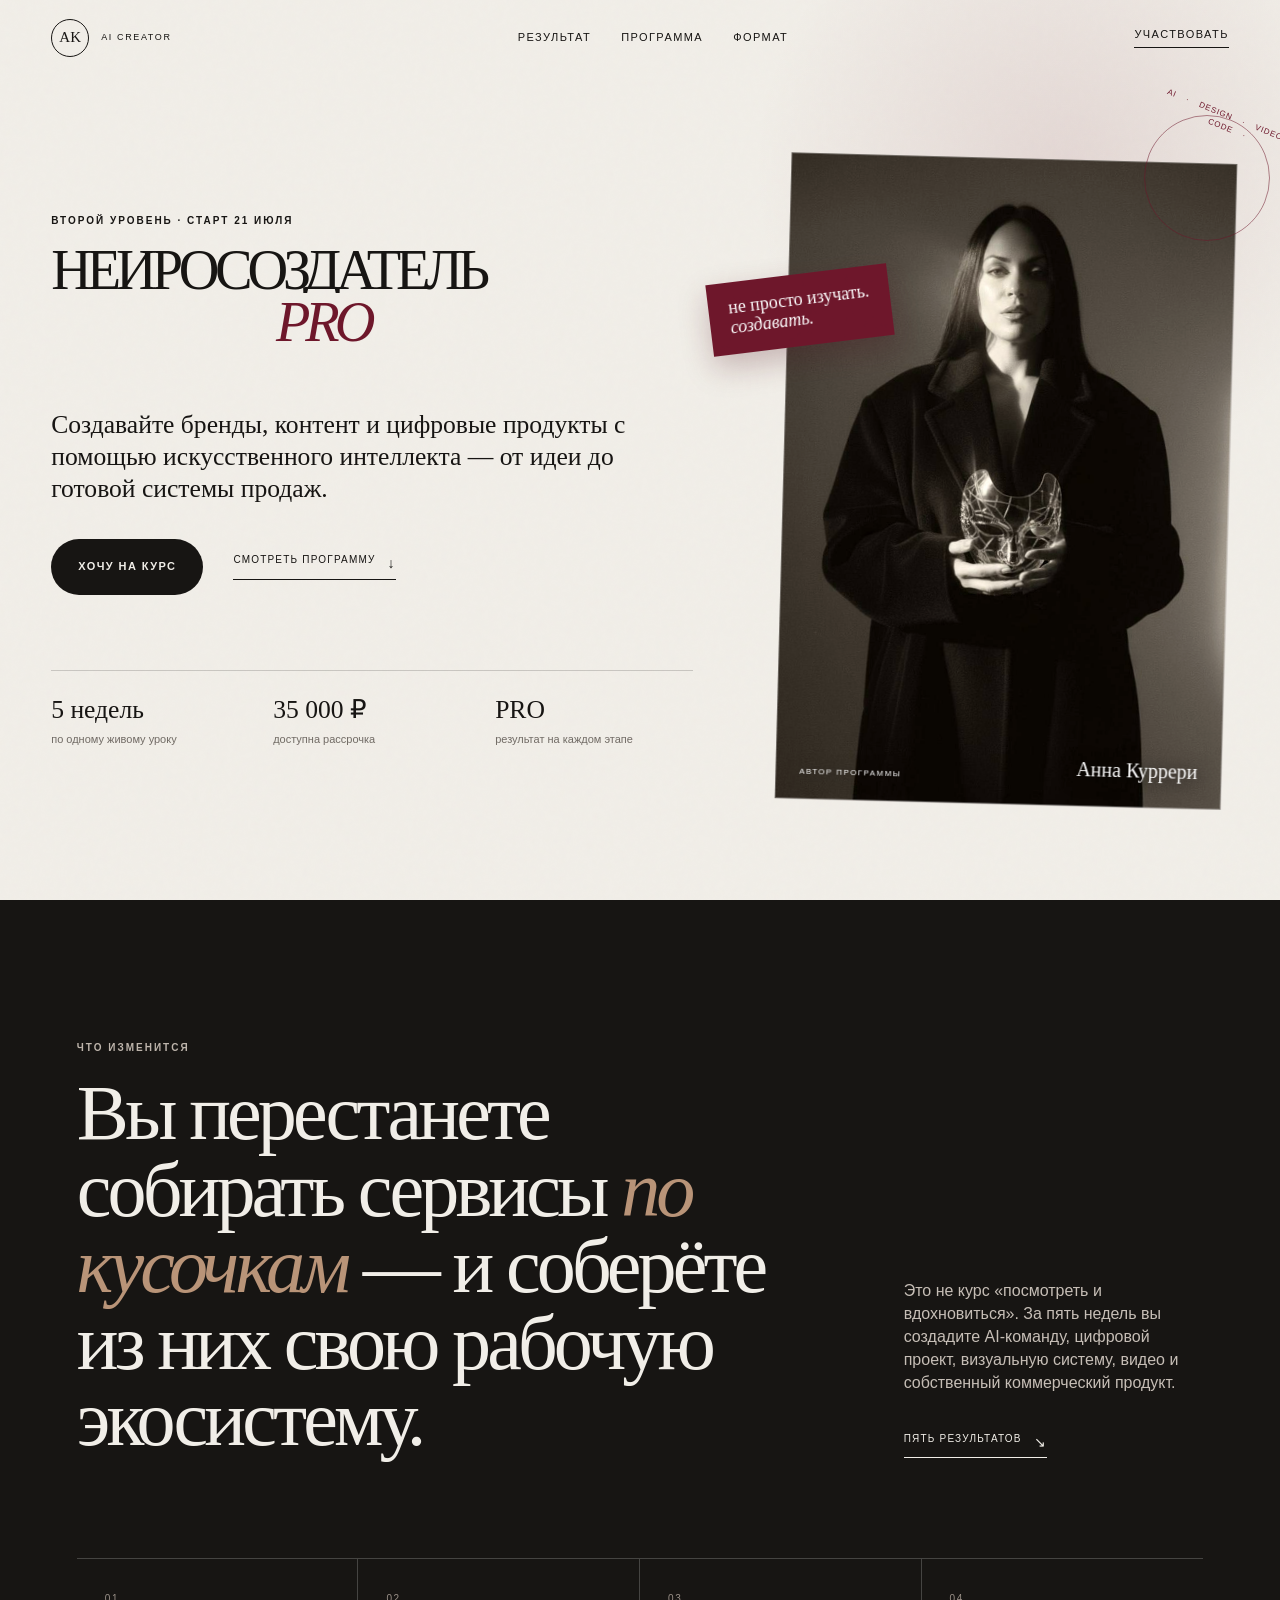
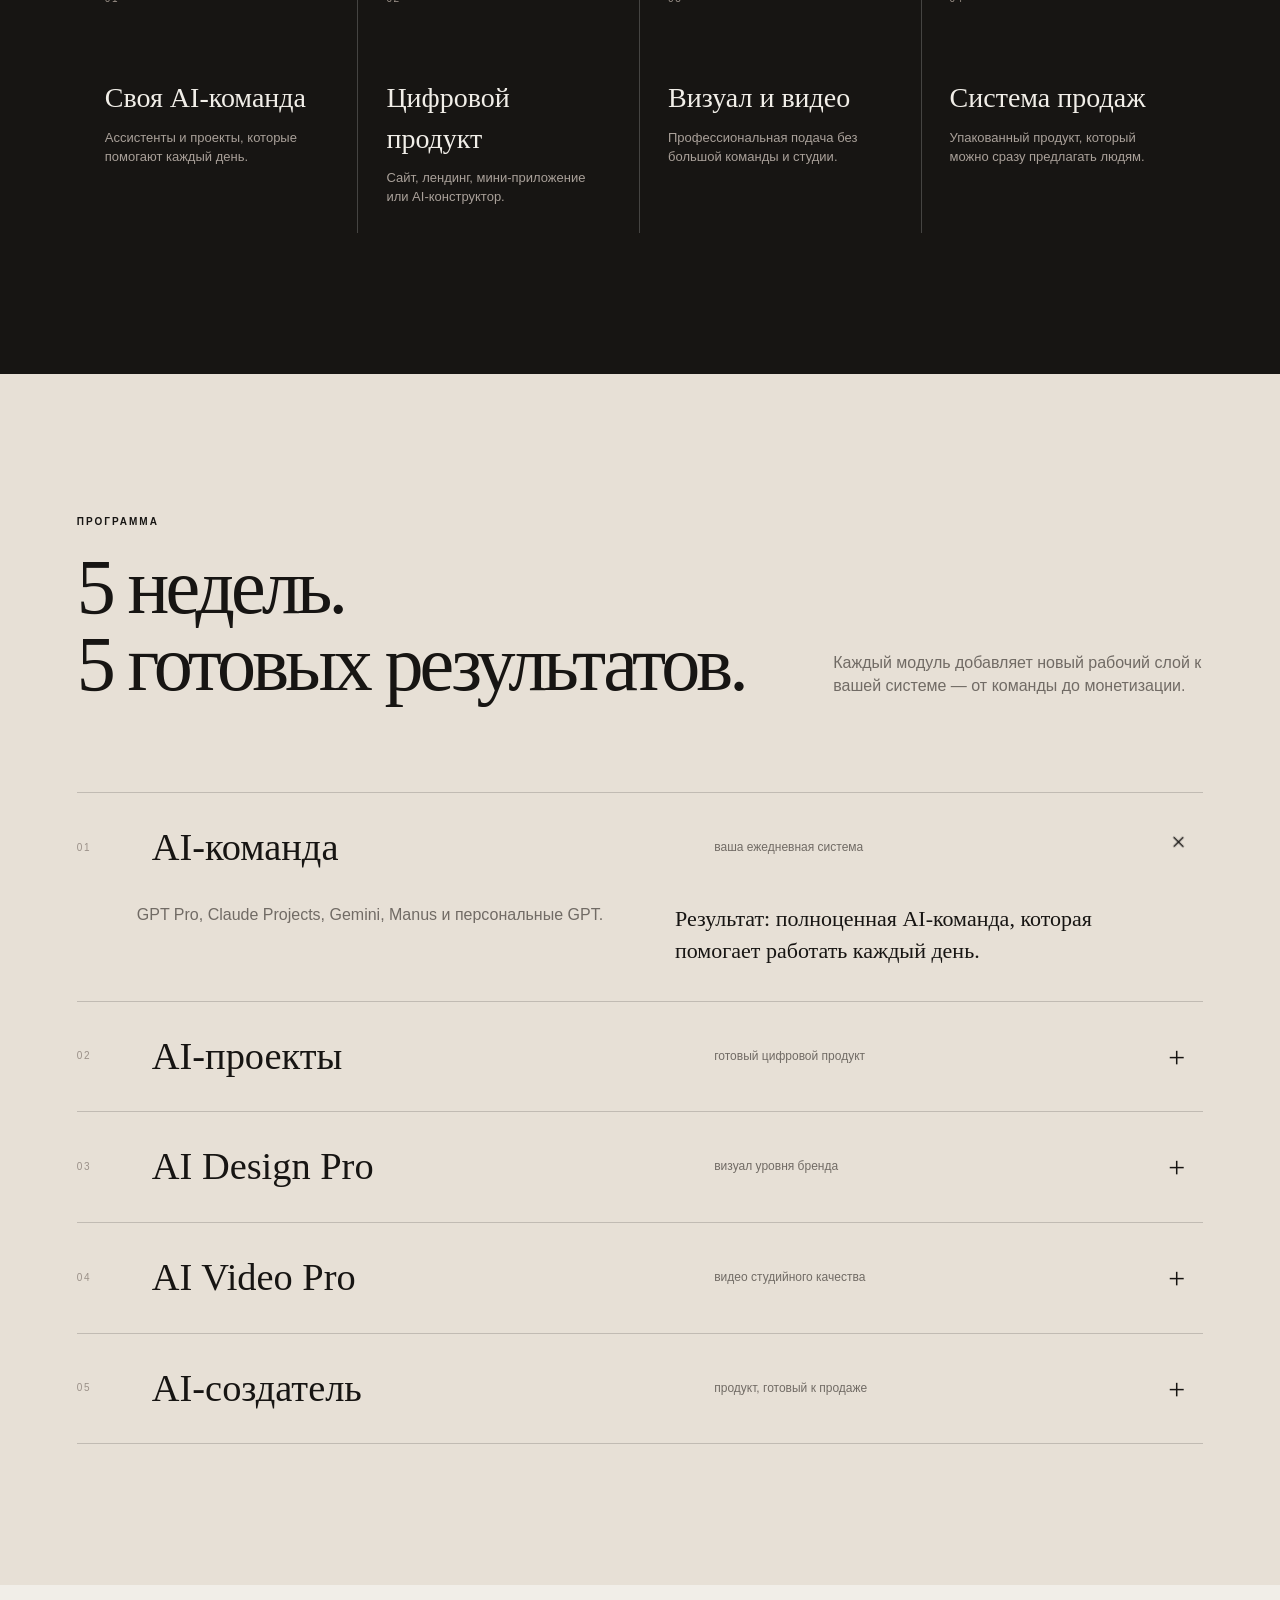
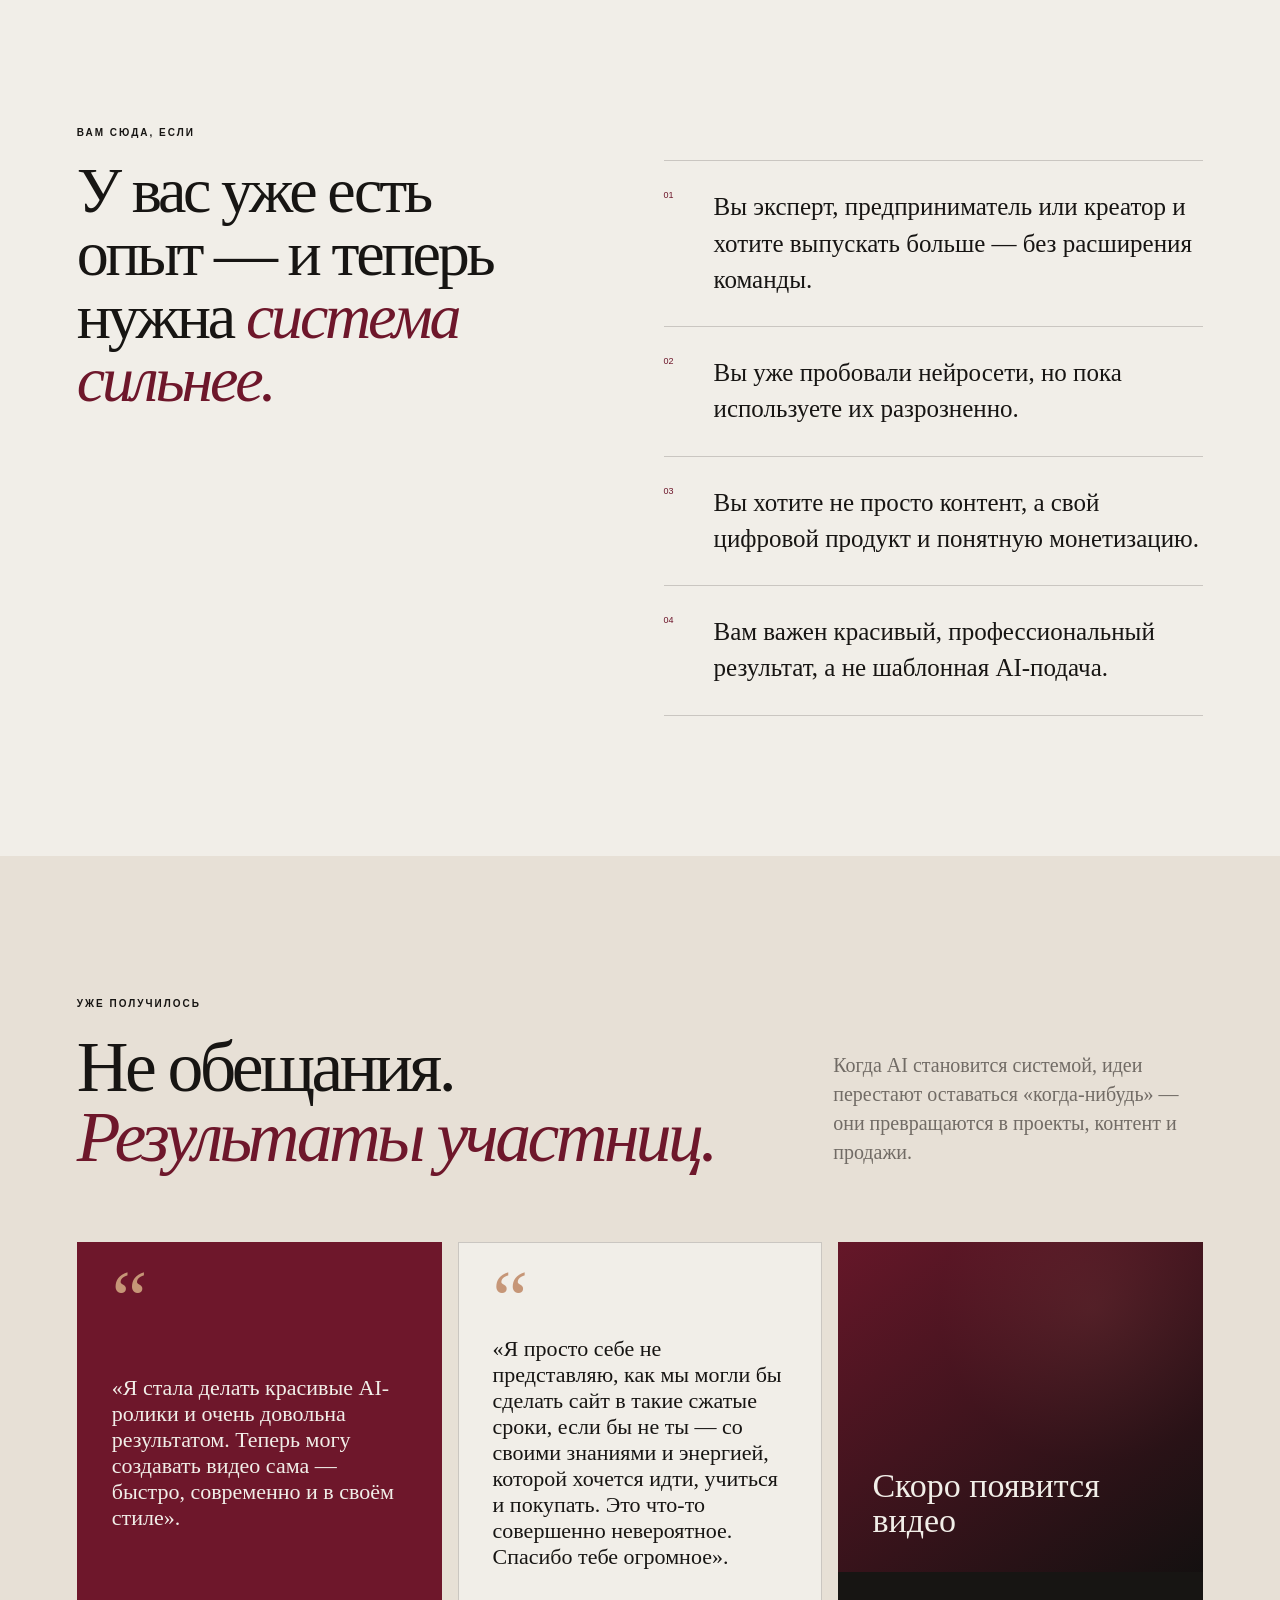
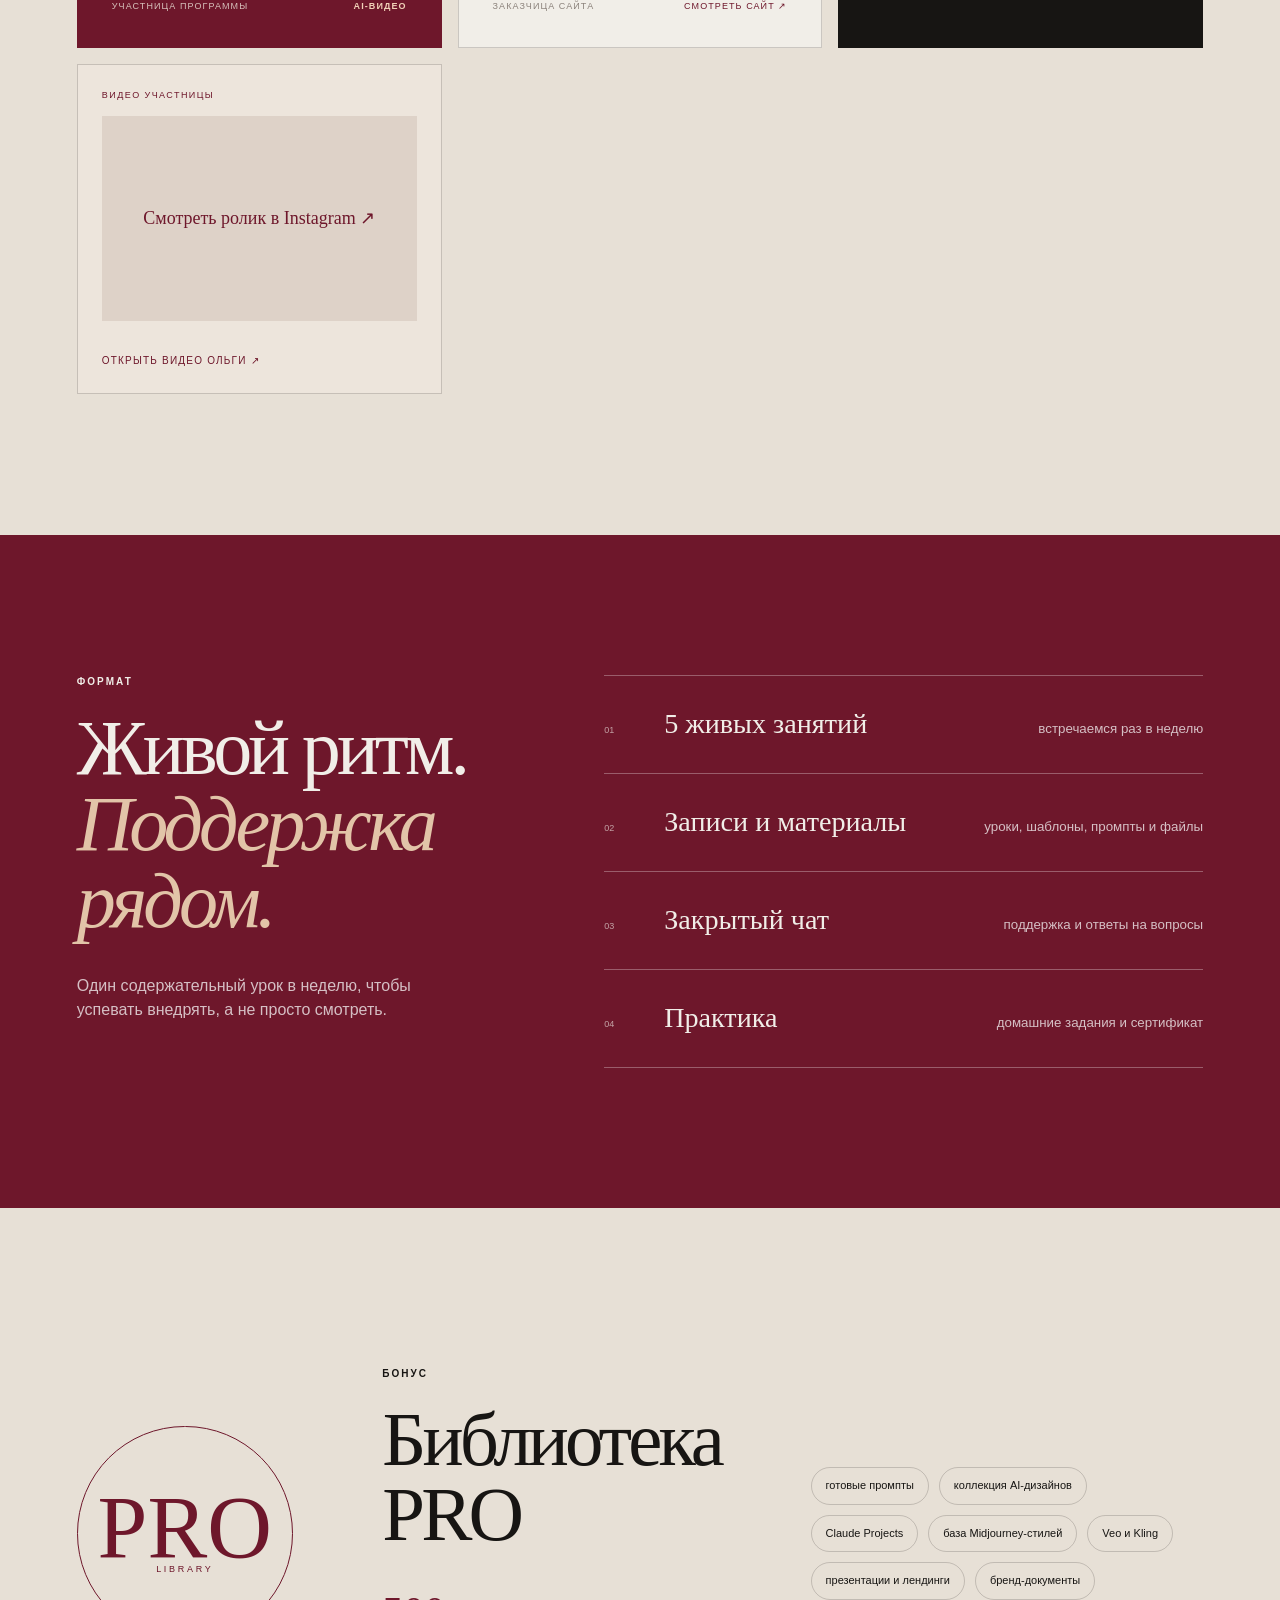
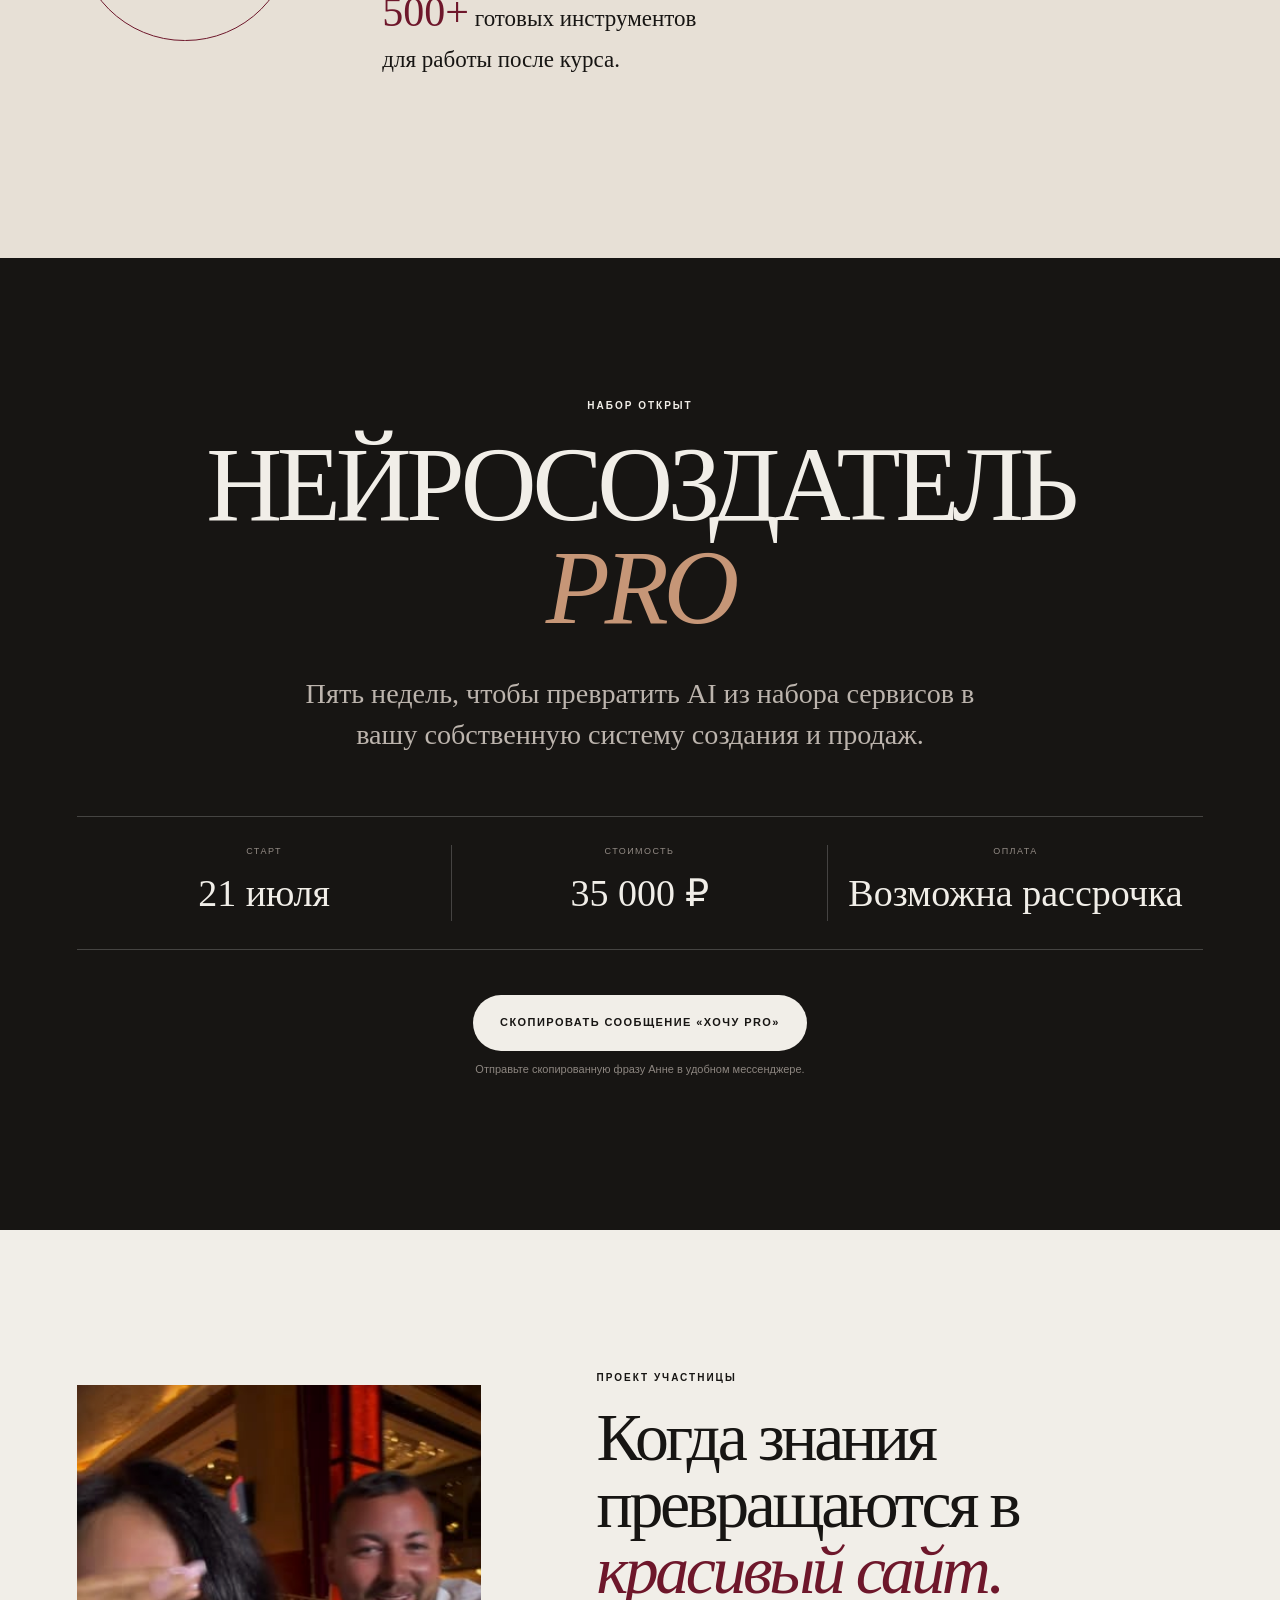
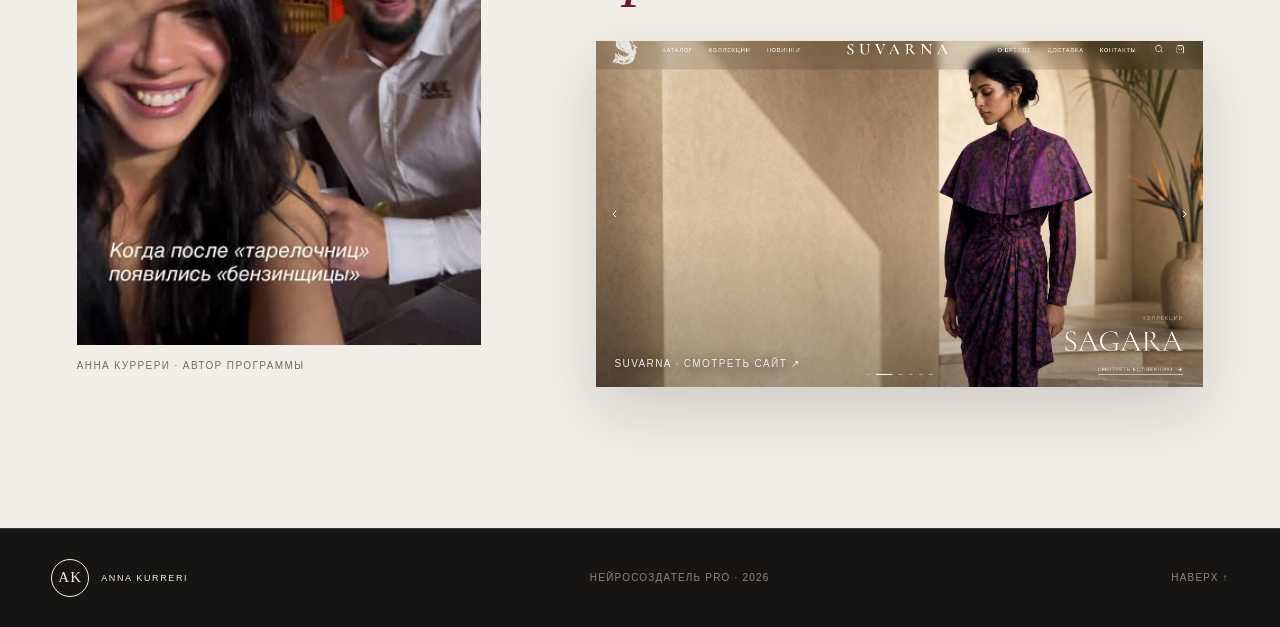
==== commit aeb9db31: "Update Olga reel and warm profile photo" ====
--- a/index.html
+++ b/index.html
@@ -461,10 +461,10 @@
         </article>
         <article class="testimonial-card testimonial-instagram-card reveal">
           <div class="instagram-label">Видео участницы</div>
-          <blockquote class="instagram-media" data-instgrm-permalink="https://www.instagram.com/reel/DZShS_mO01c/" data-instgrm-version="14">
-            <a href="https://www.instagram.com/reel/DZShS_mO01c/" target="_blank" rel="noopener">Смотреть ролик в Instagram ↗</a>
+          <blockquote class="instagram-media" data-instgrm-permalink="https://www.instagram.com/olgai.art/reel/Danee3jMDl4/" data-instgrm-version="14">
+            <a href="https://www.instagram.com/olgai.art/reel/Danee3jMDl4/" target="_blank" rel="noopener">Смотреть ролик в Instagram ↗</a>
           </blockquote>
-          <a class="testimonial-instagram-link" href="https://www.instagram.com/reel/DZShS_mO01c/" target="_blank" rel="noopener">Открыть видео Ольги ↗</a>
+          <a class="testimonial-instagram-link" href="https://www.instagram.com/olgai.art/reel/Danee3jMDl4/" target="_blank" rel="noopener">Открыть видео Ольги ↗</a>
         </article>
       </div>
     </section>
@@ -515,7 +515,7 @@
     <section class="author-project section">
       <div class="author-project-grid">
         <figure class="author-portrait reveal">
-          <img src="[data-uri]" alt="Анна Куррери улыбается">
+          <img src="[data-uri]" alt="Анна Куррери улыбается">
           <figcaption>Анна Куррери · автор программы</figcaption>
         </figure>
         <div class="project-note reveal">
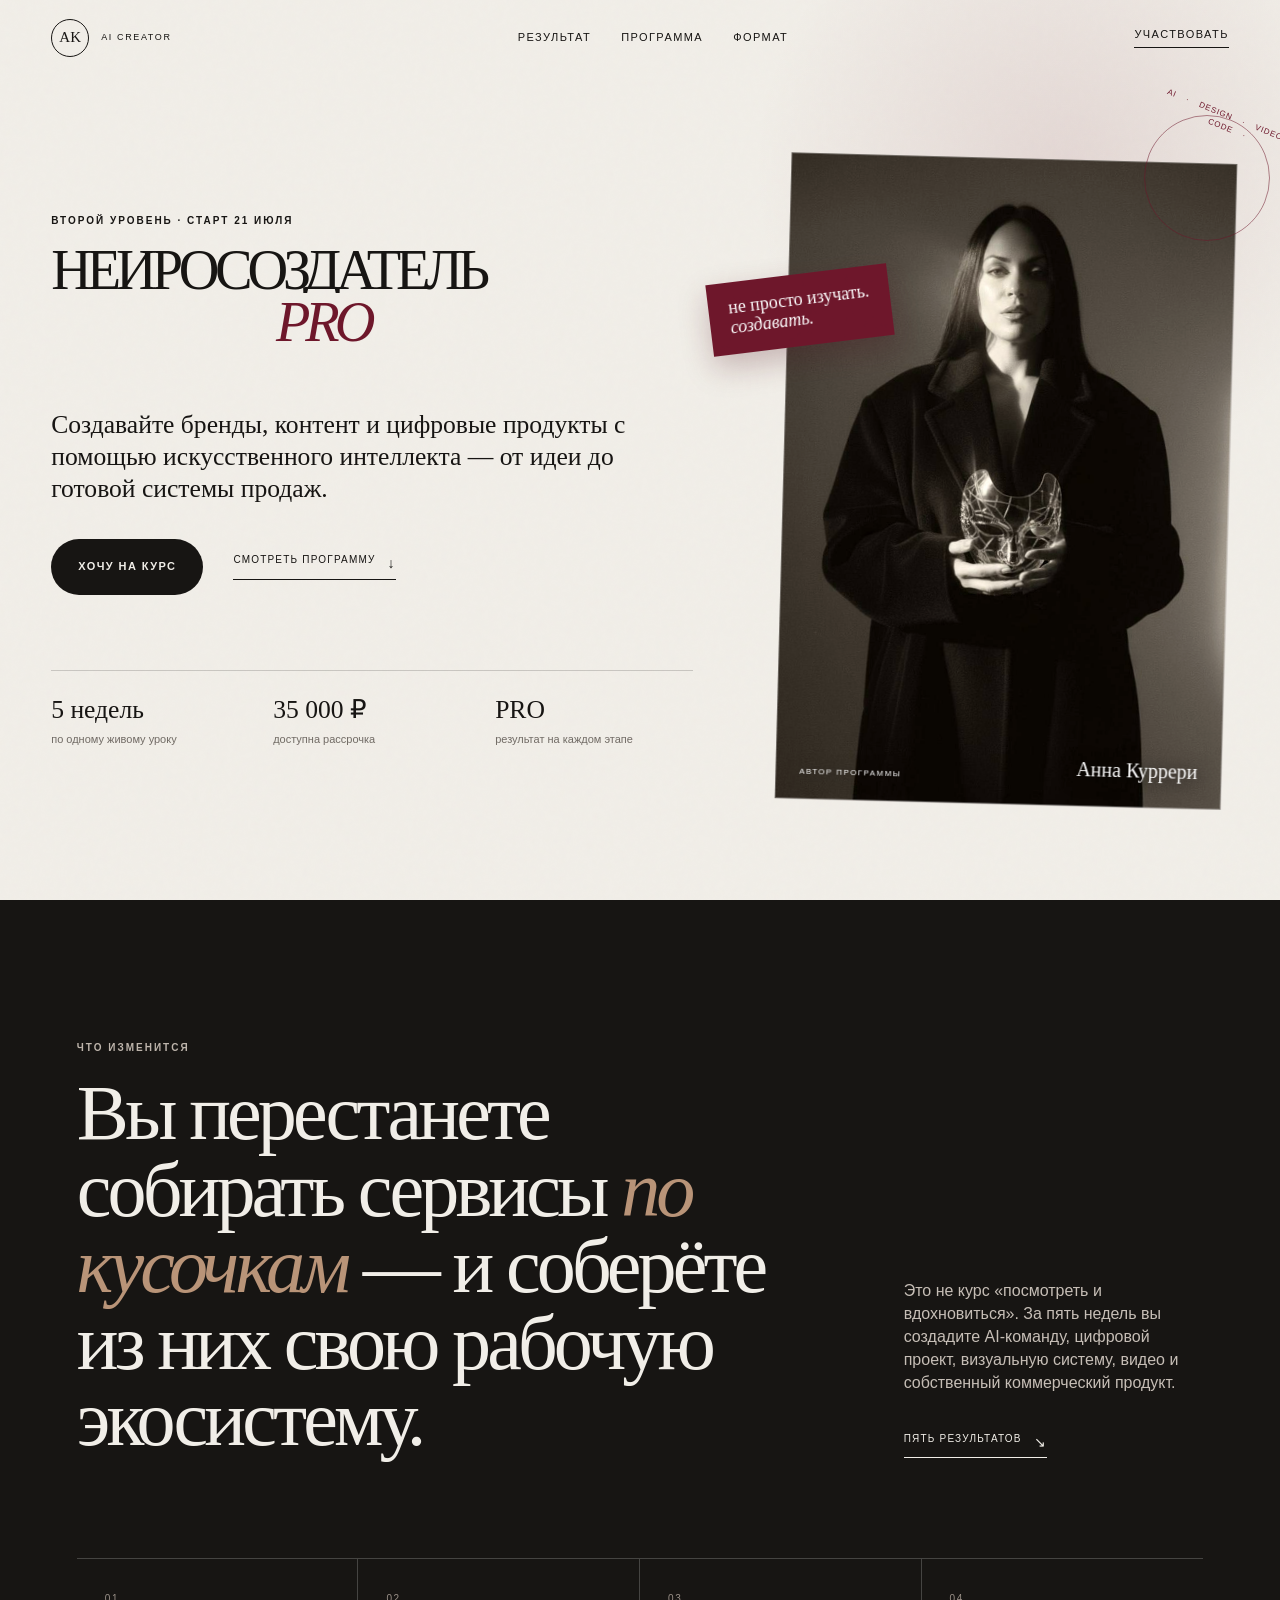
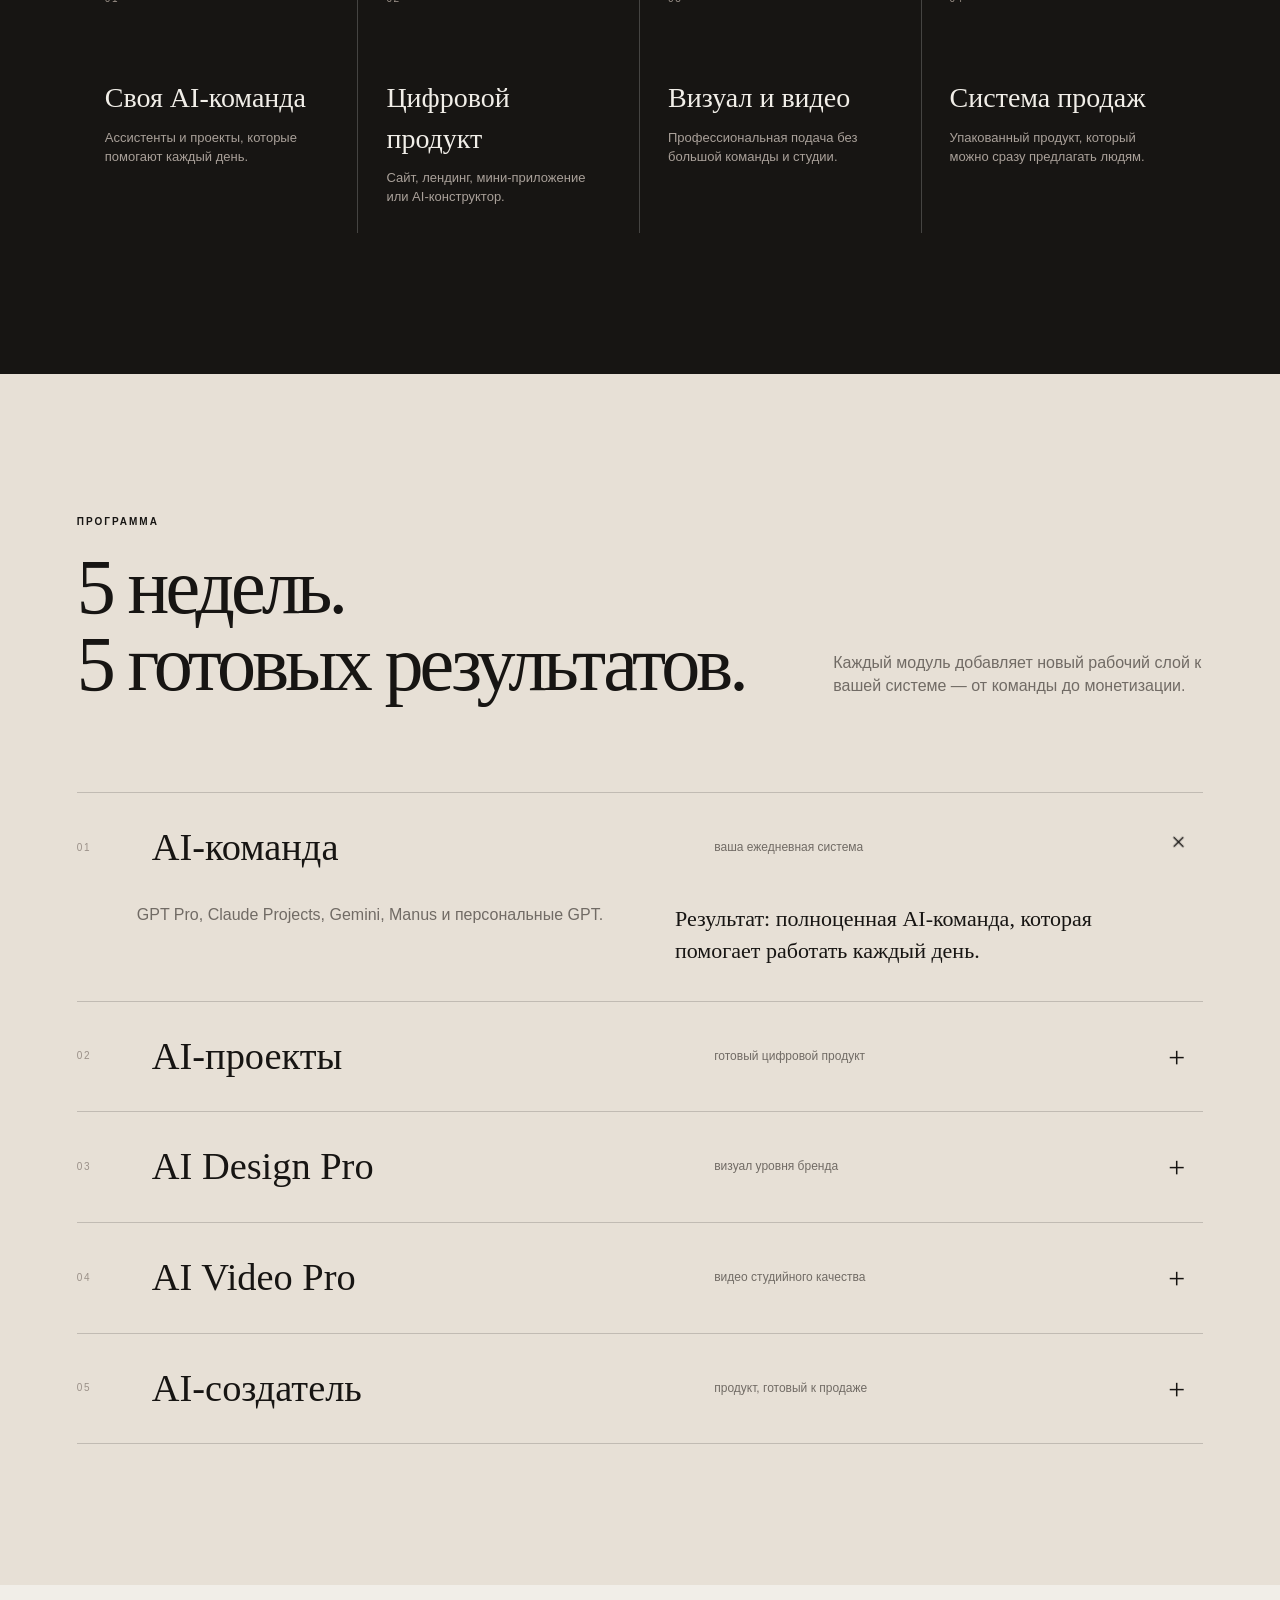
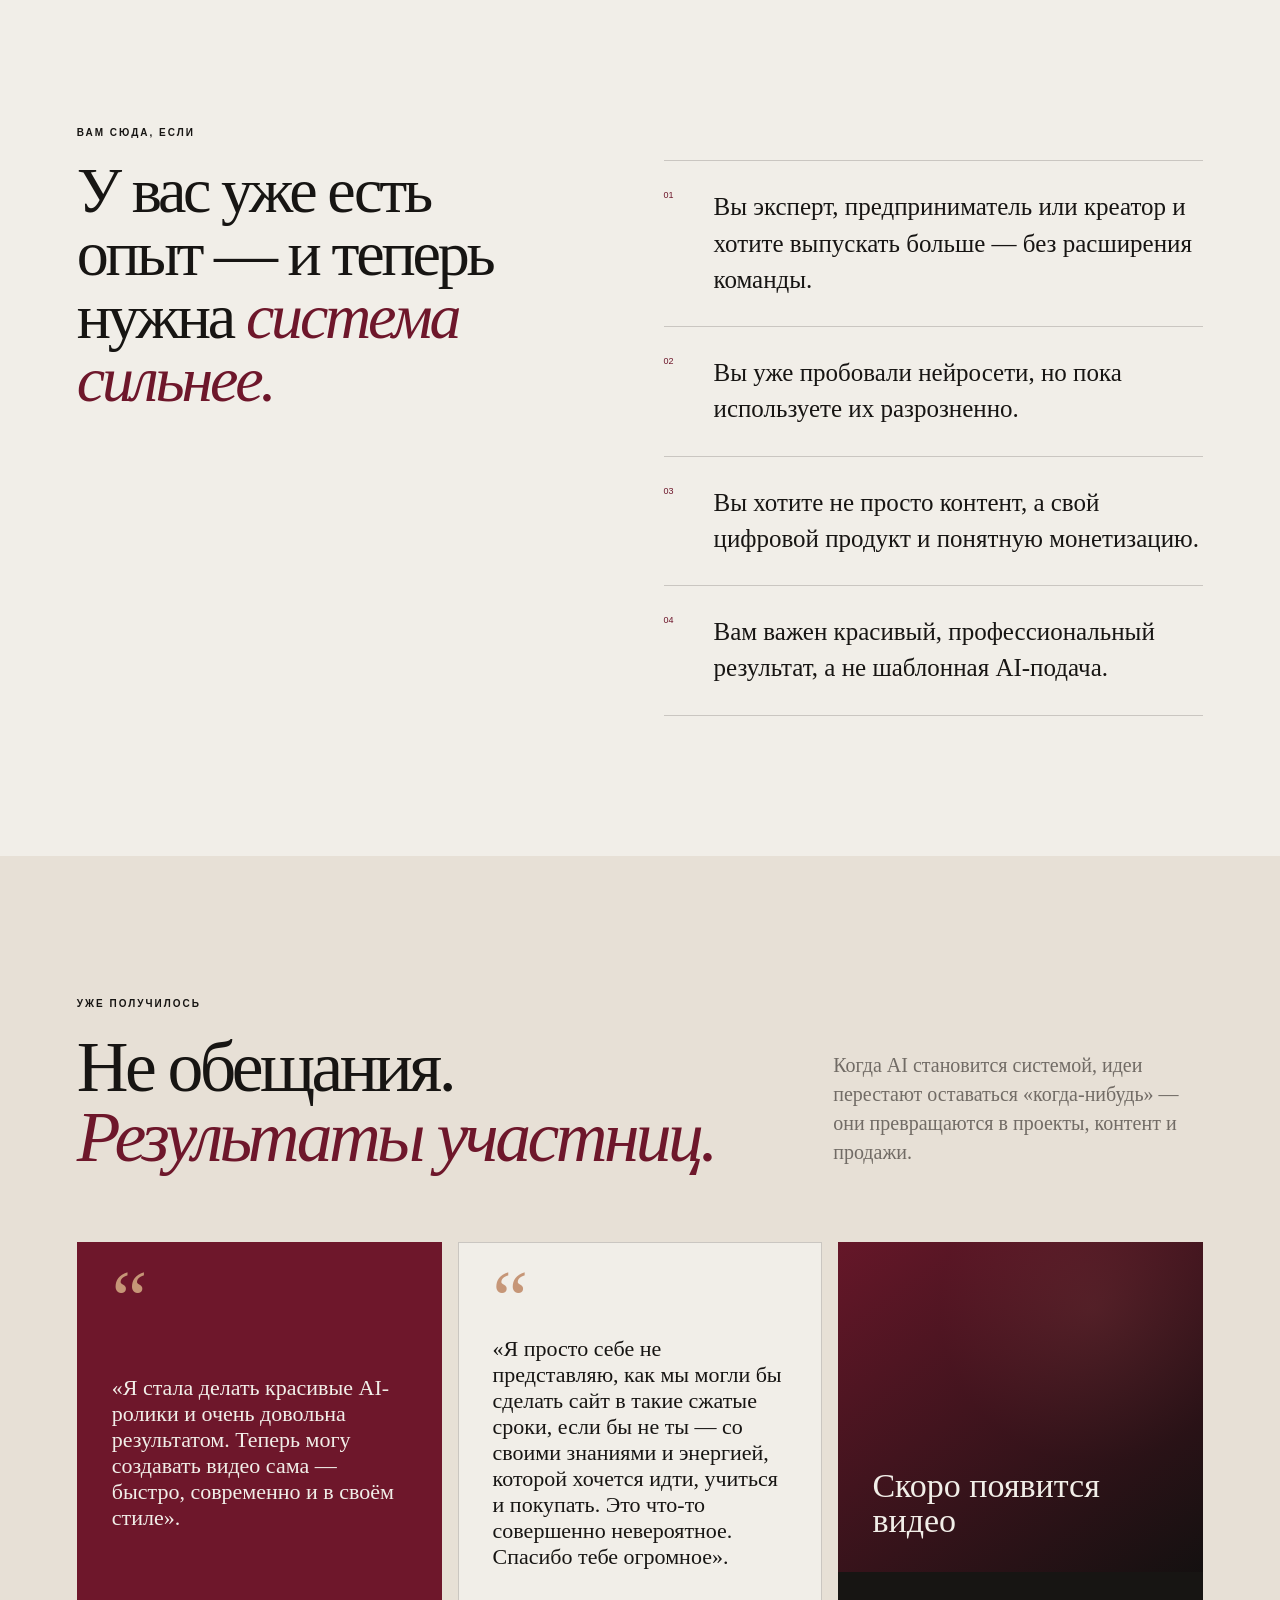
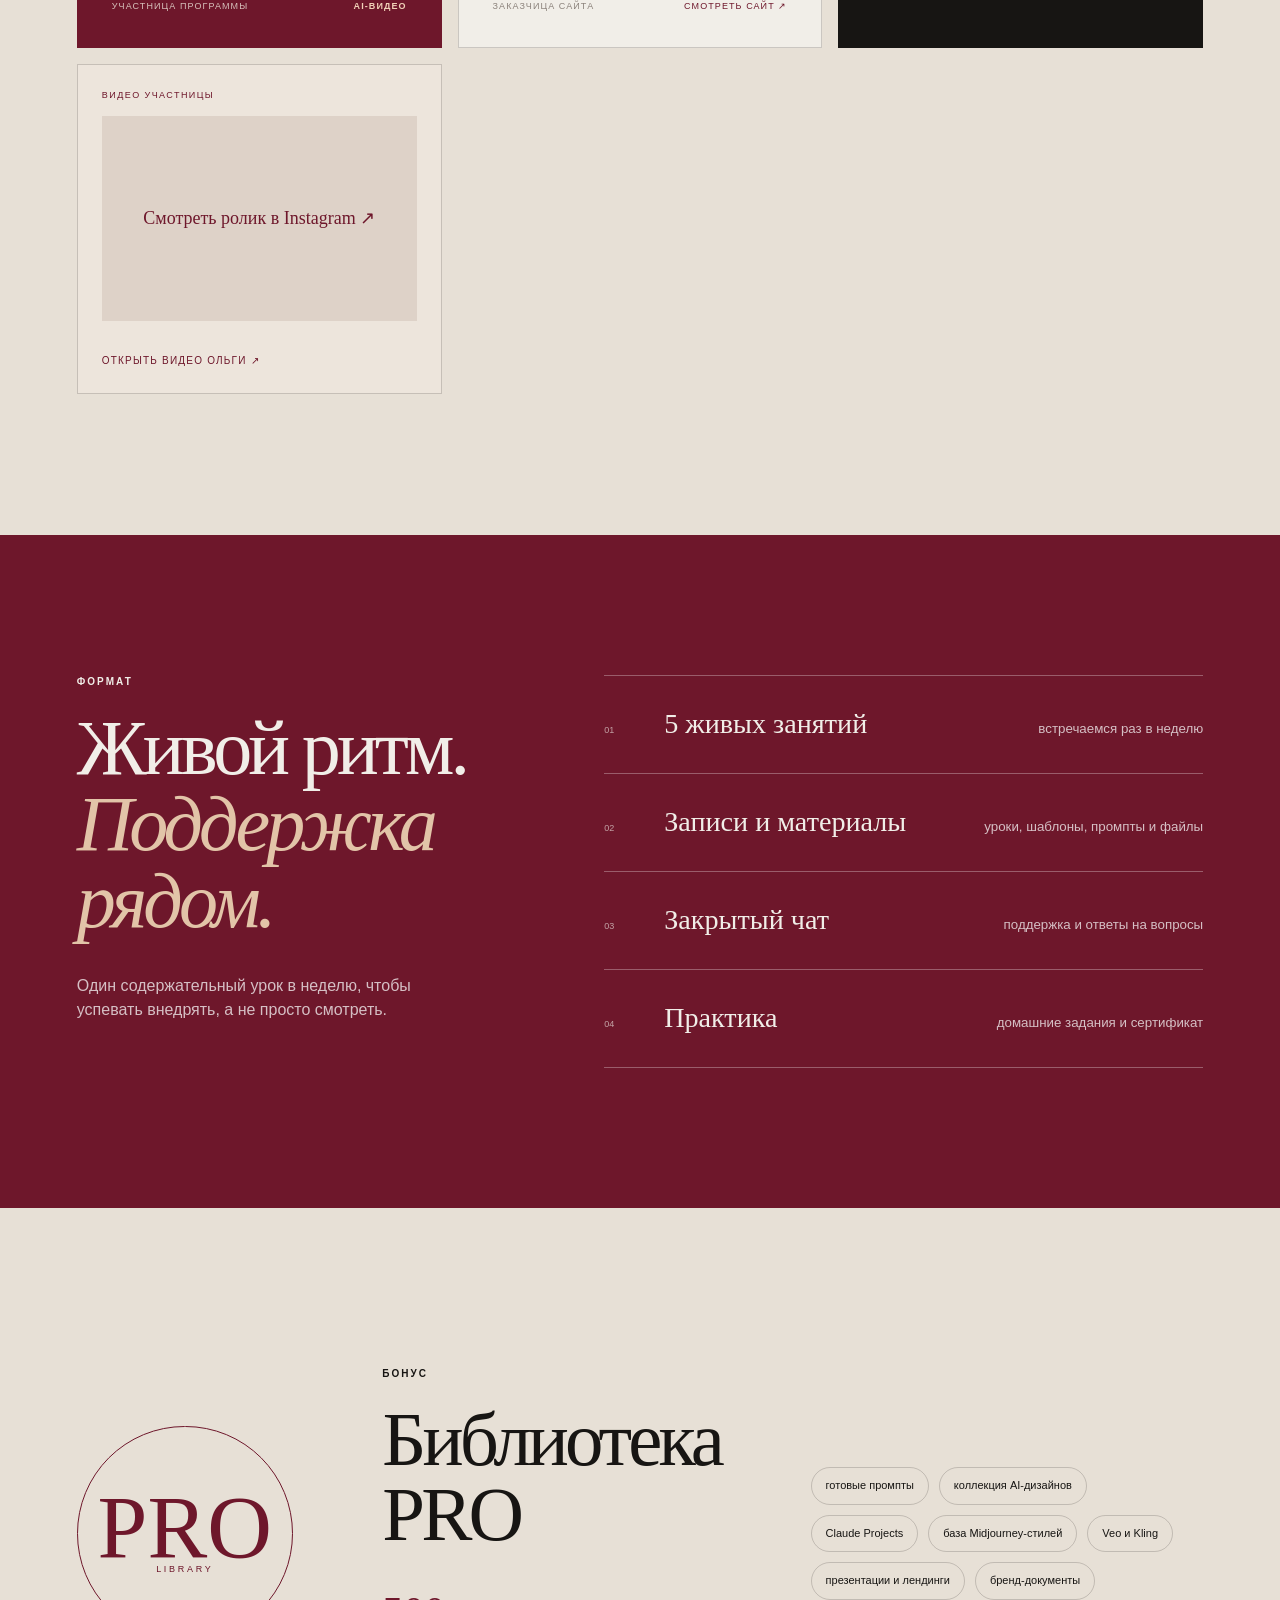
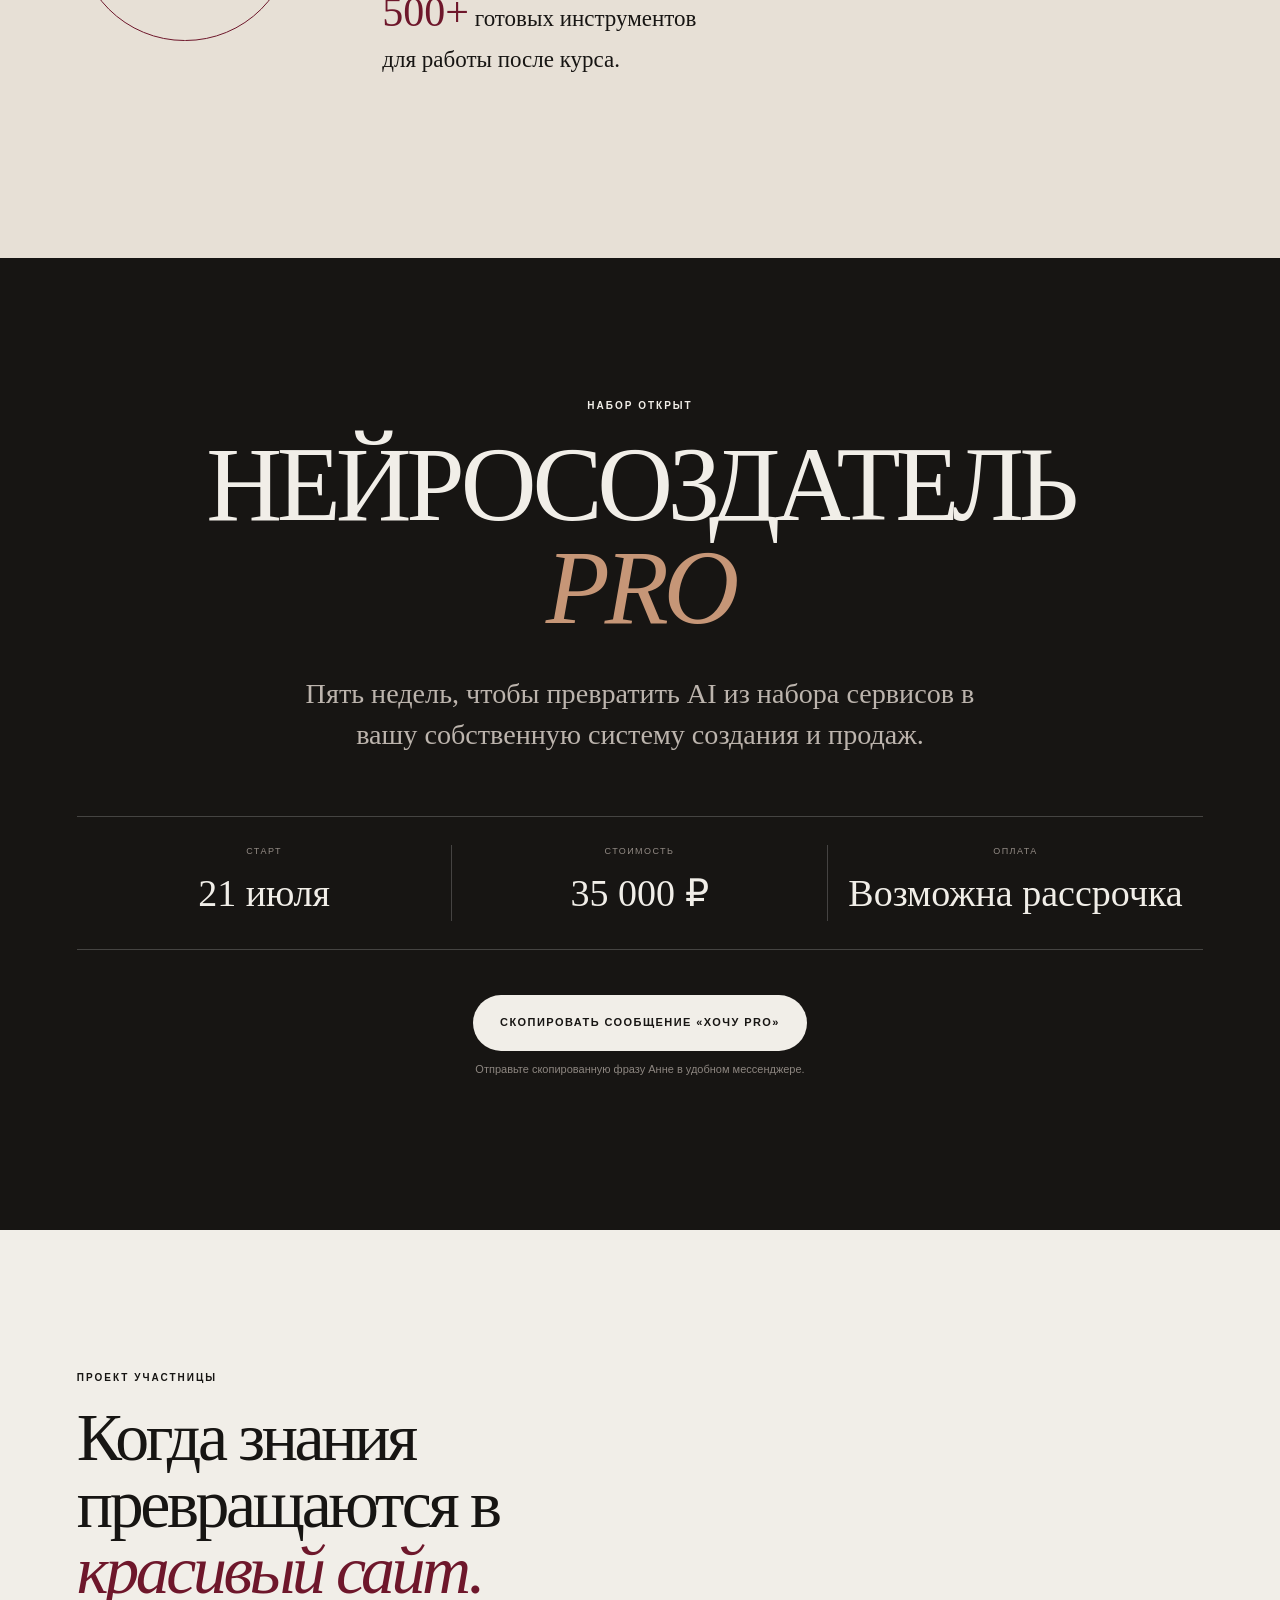
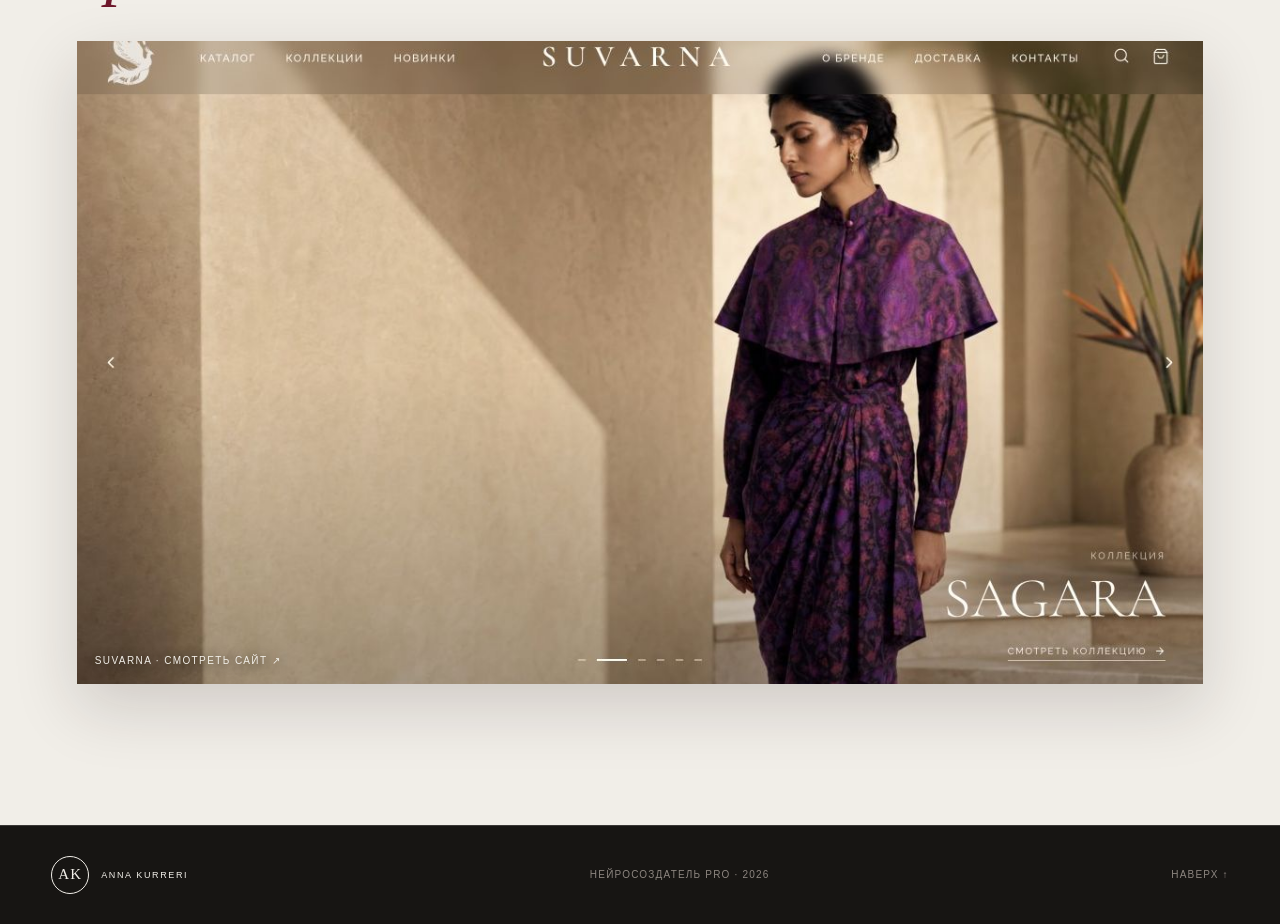
==== commit 0968bed4: "Remove incorrect portrait" ====
--- a/index.html
+++ b/index.html
@@ -180,7 +180,7 @@
 .testimonial-instagram-link { margin-top: auto; color: var(--wine); font-size: 10px; text-transform: uppercase; letter-spacing: .12em; text-decoration: none; }
 
 .author-project { background: var(--ivory); }
-.author-project-grid { max-width: 1180px; margin: 0 auto; display: grid; grid-template-columns: minmax(280px, .8fr) minmax(340px, 1.2fr); gap: clamp(45px, 9vw, 130px); align-items: center; }
+.author-project-grid { max-width: 1180px; margin: 0 auto; display: grid; grid-template-columns: minmax(340px, 1fr); gap: clamp(45px, 9vw, 130px); align-items: center; }
 .author-portrait { margin: 0; }
 .author-portrait img { width: 100%; max-height: 560px; display: block; object-fit: cover; object-position: center; filter: sepia(.06) contrast(1.02); }
 .author-portrait figcaption { padding-top: 14px; color: var(--muted); font-size: 10px; text-transform: uppercase; letter-spacing: .14em; }
@@ -514,10 +514,6 @@
 
     <section class="author-project section">
       <div class="author-project-grid">
-        <figure class="author-portrait reveal">
-          <img src="[data-uri]" alt="Анна Куррери улыбается">
-          <figcaption>Анна Куррери · автор программы</figcaption>
-        </figure>
         <div class="project-note reveal">
           <p class="section-label">Проект участницы</p>
           <h2>Когда знания превращаются в <i>красивый сайт.</i></h2>
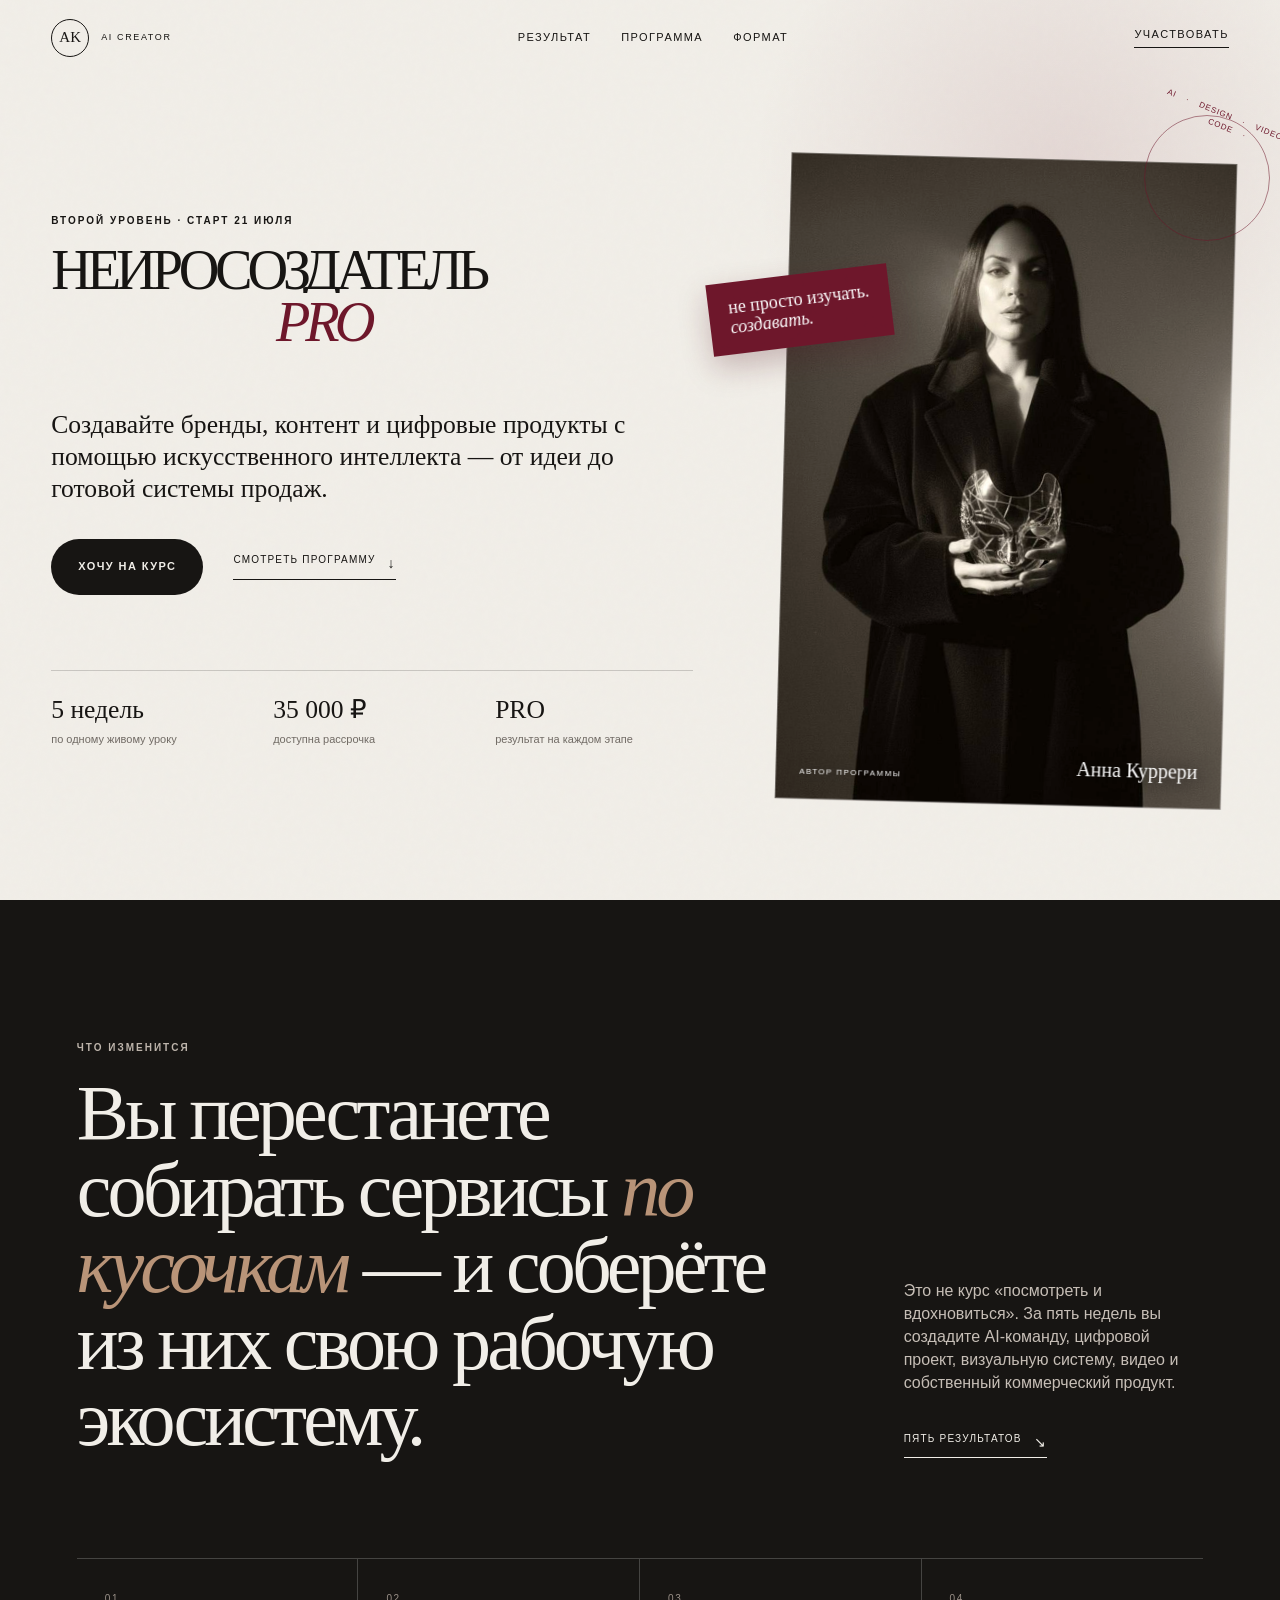
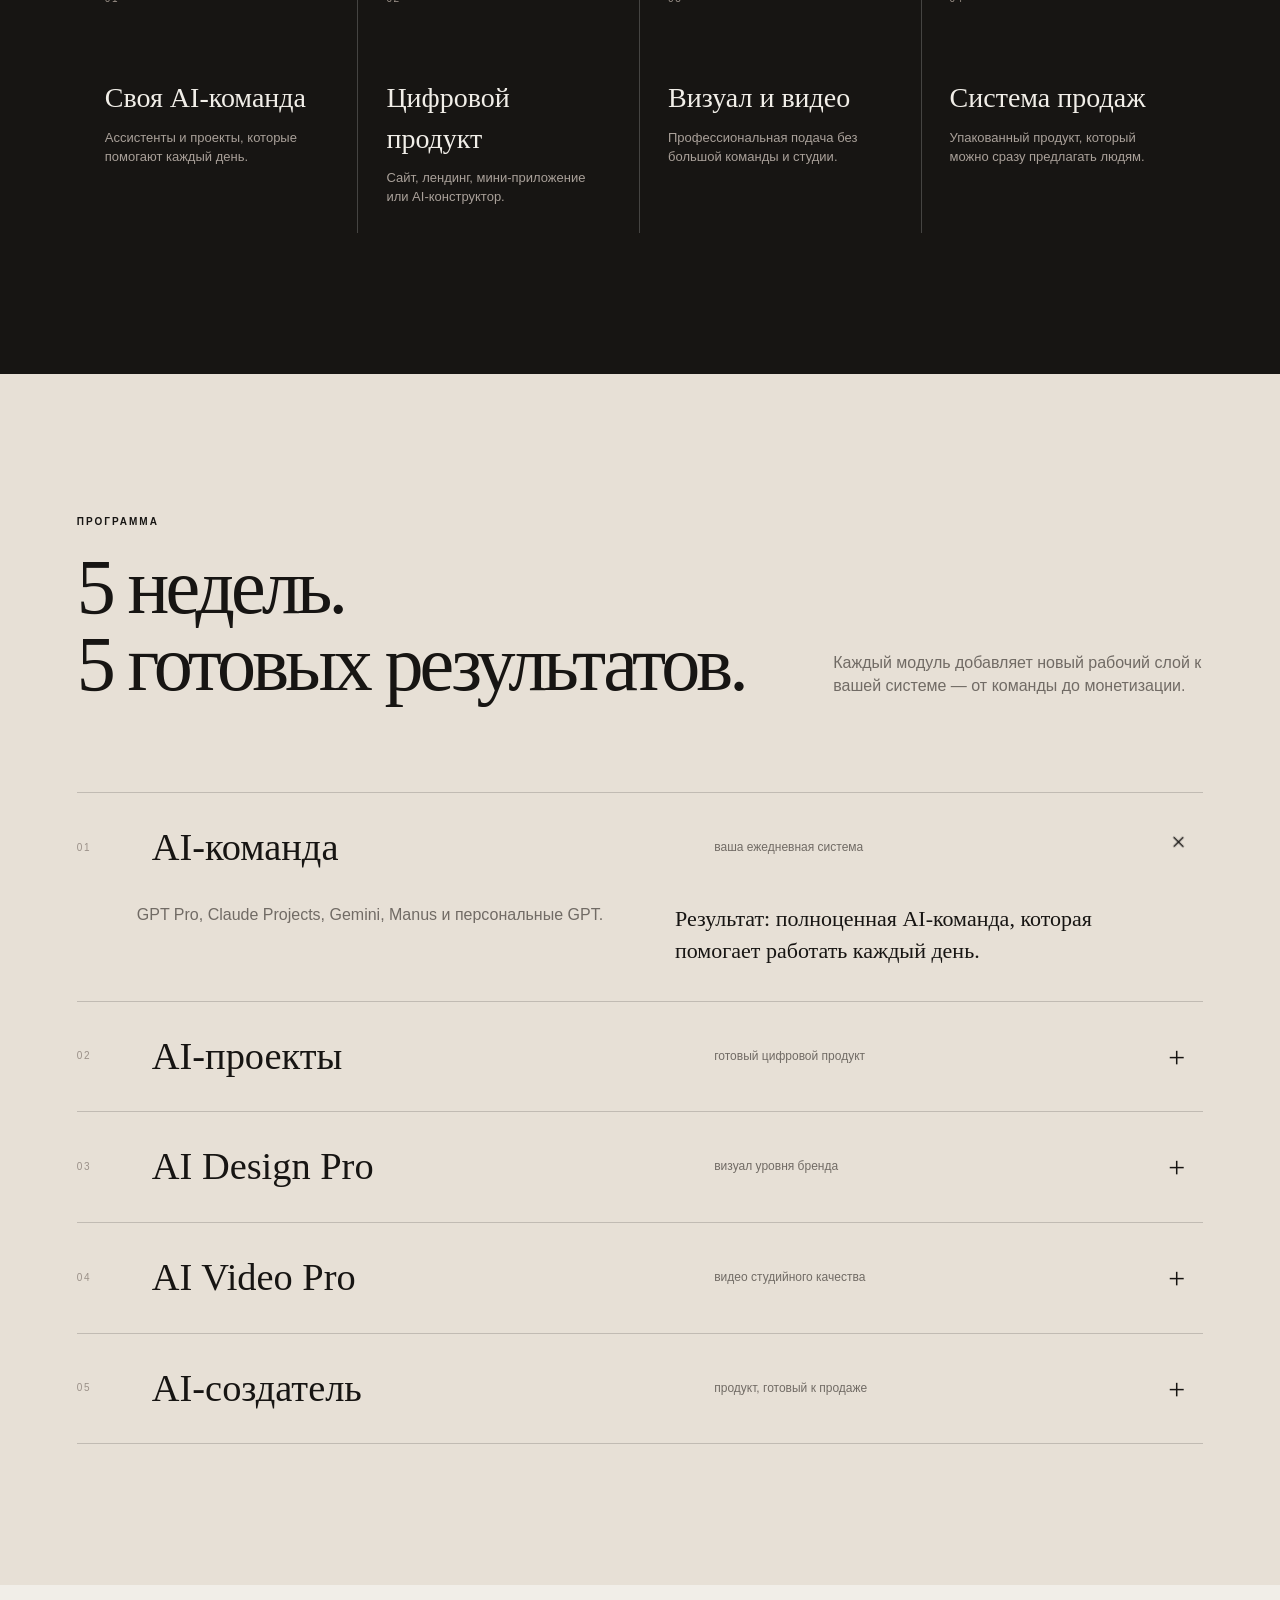
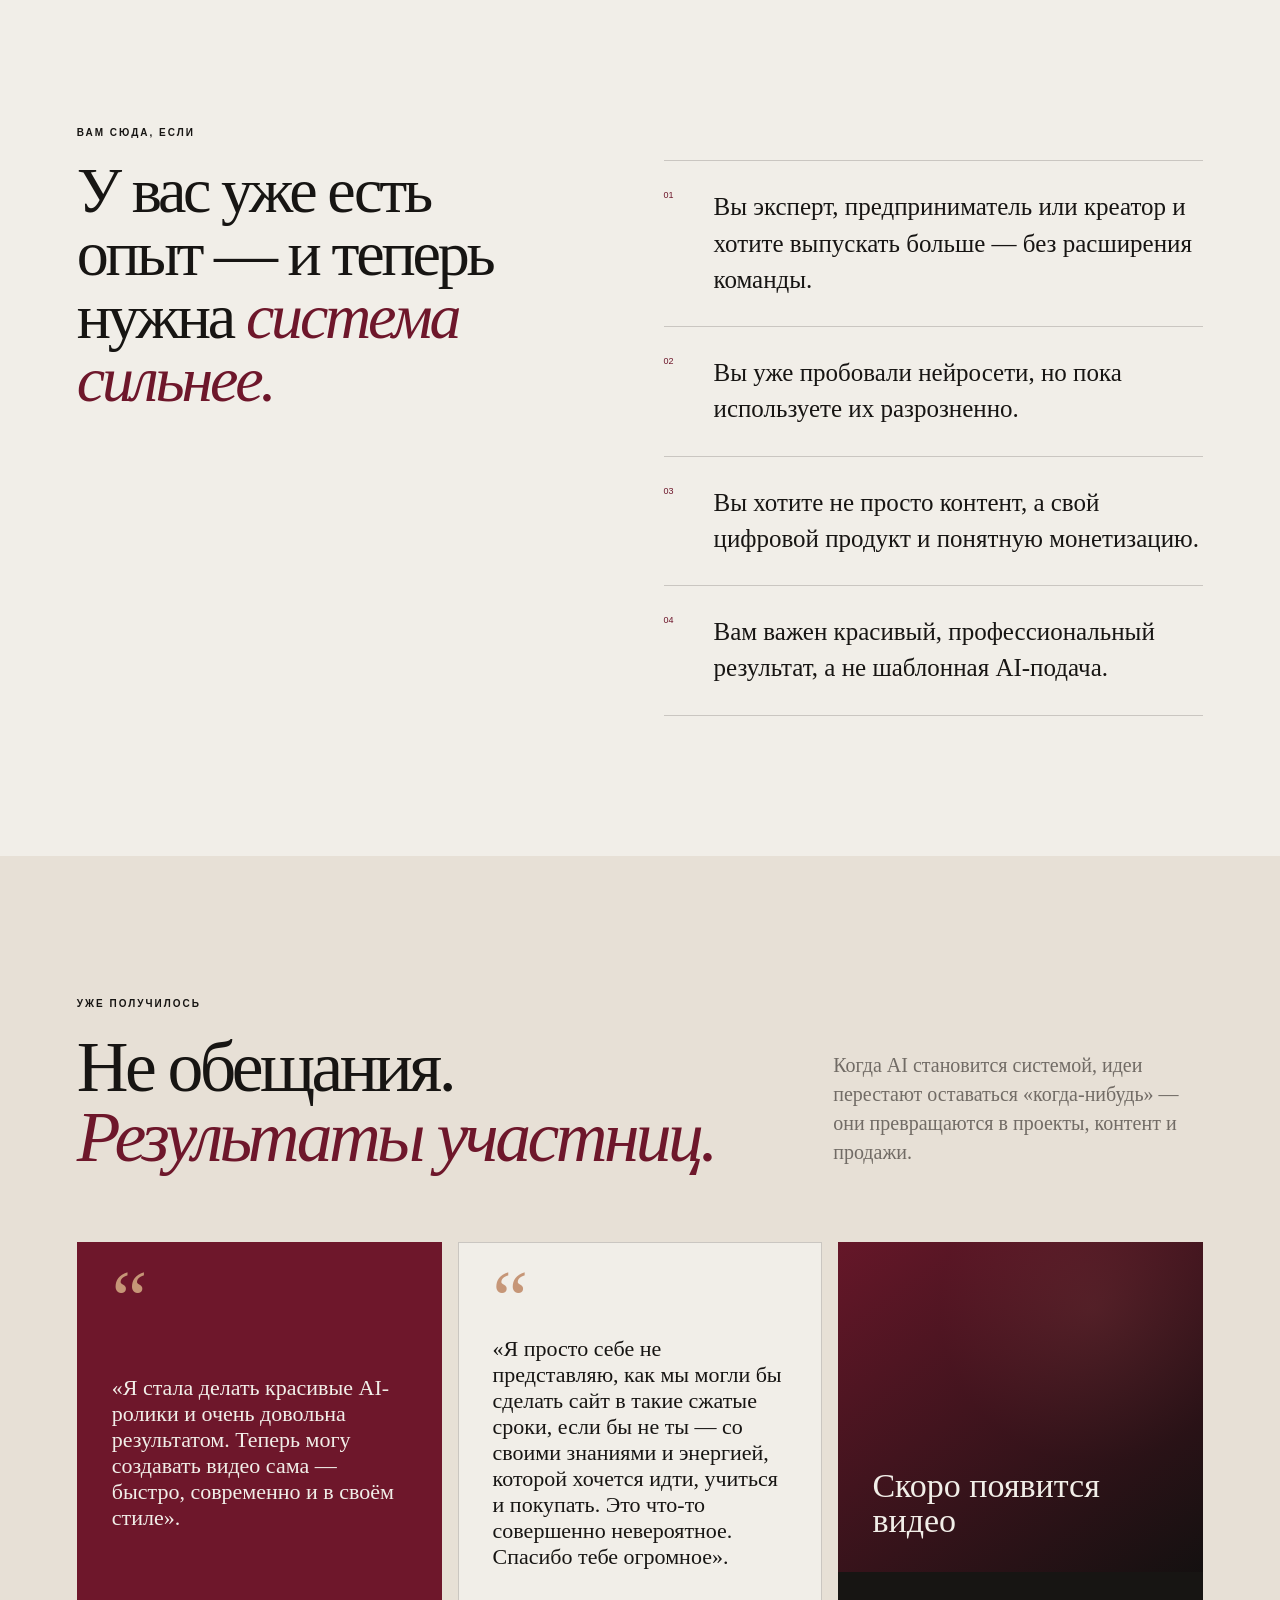
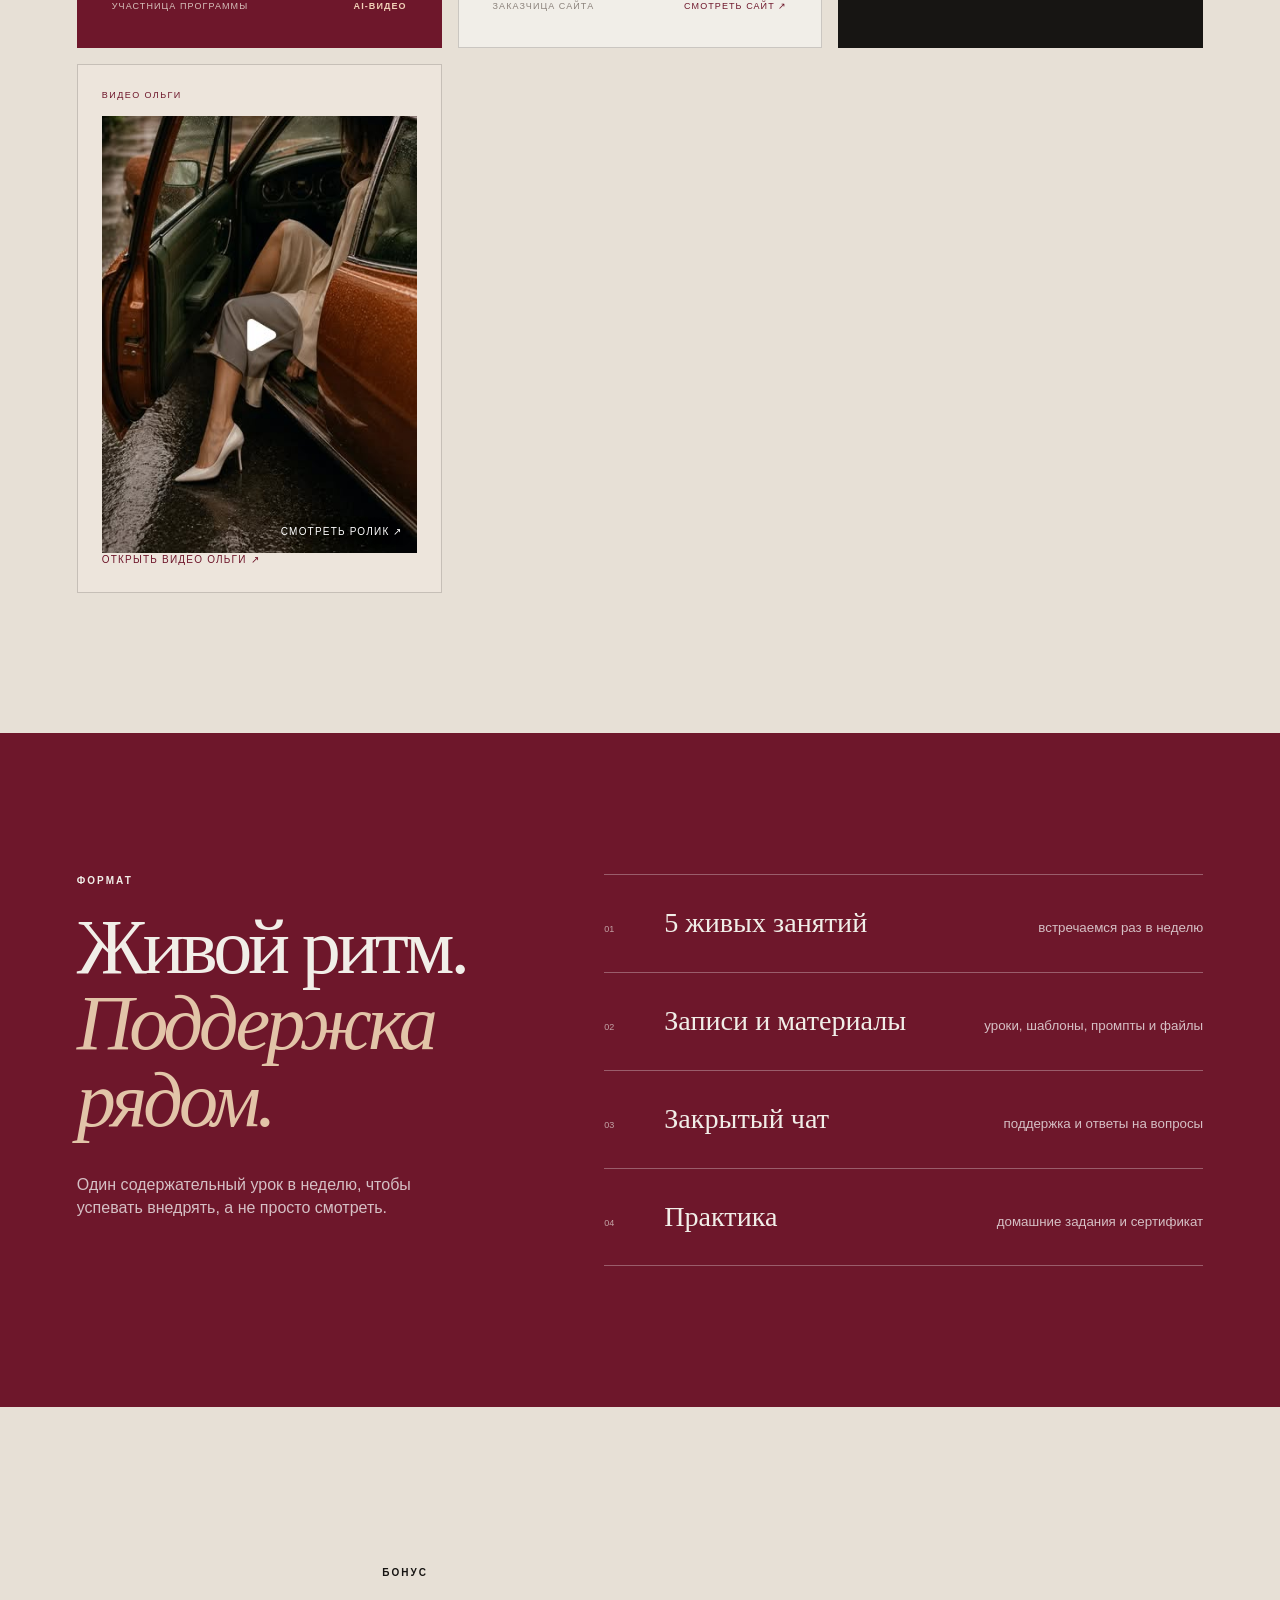
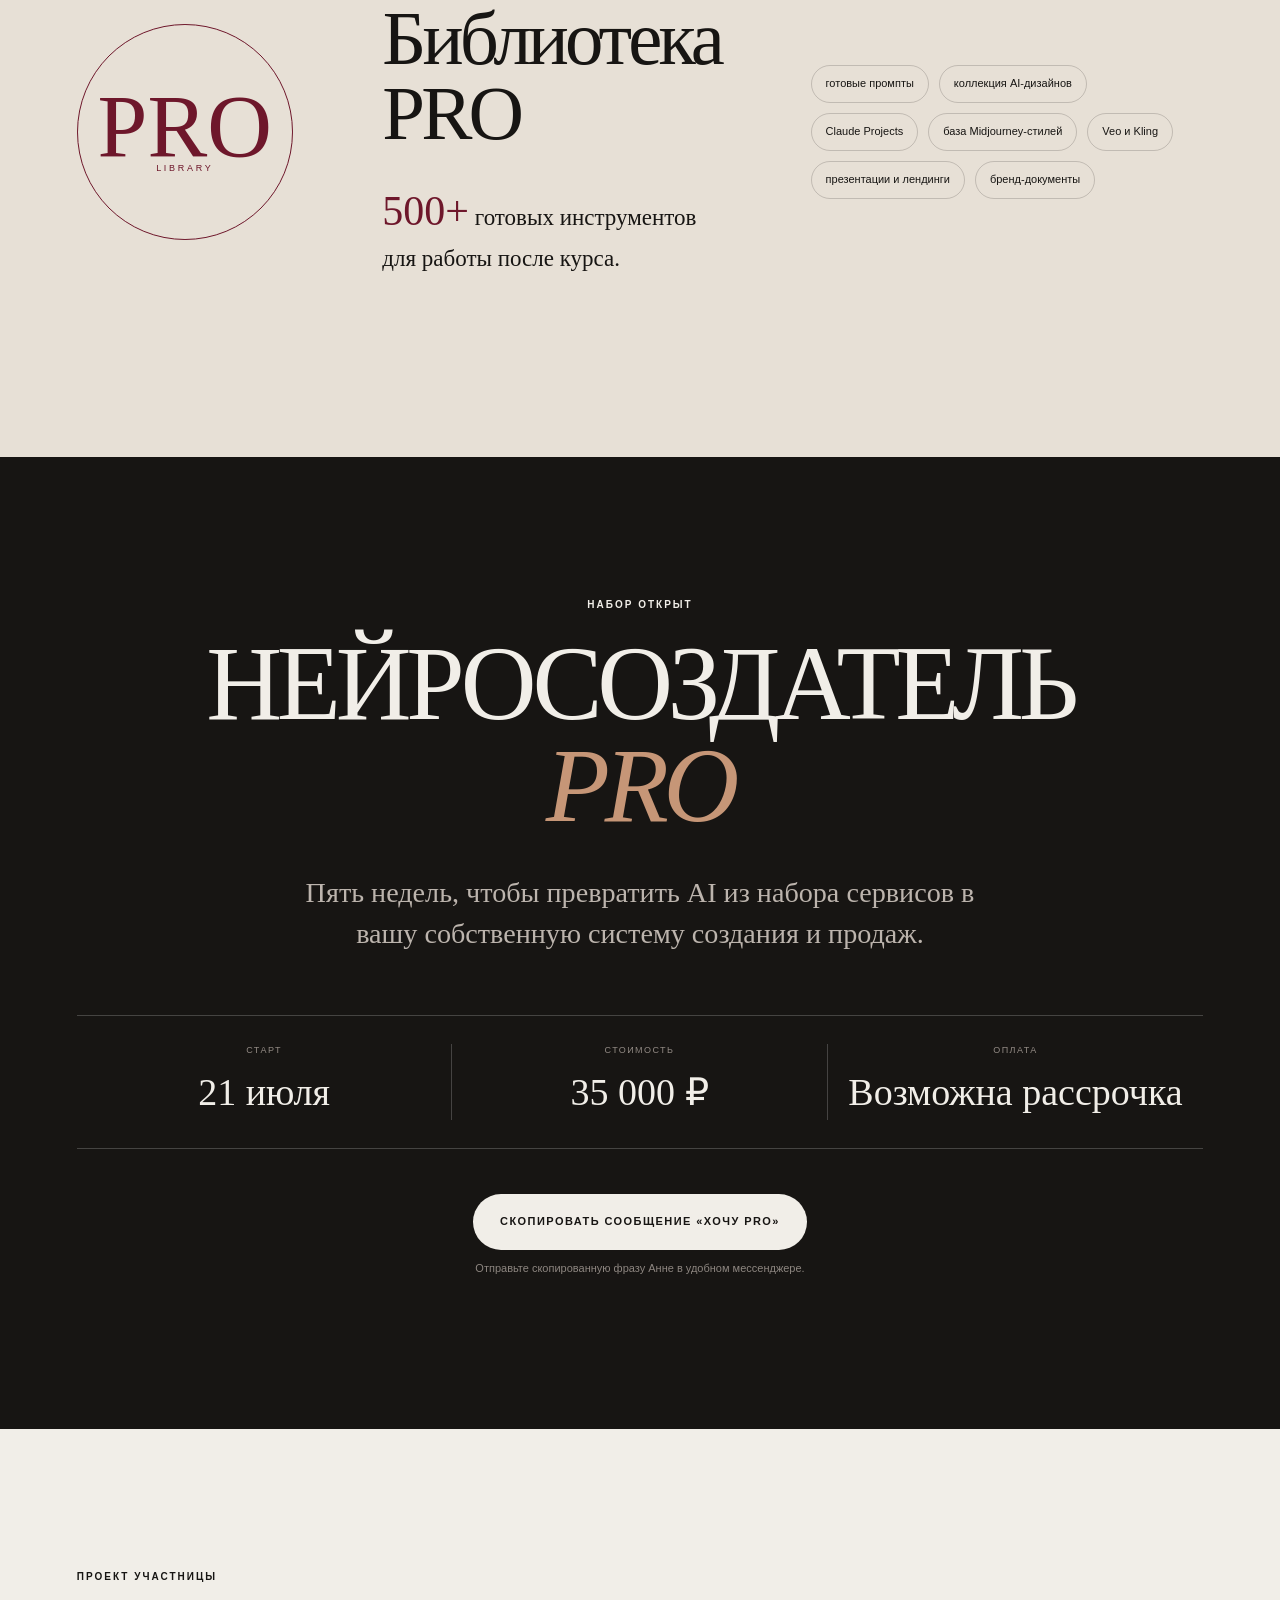
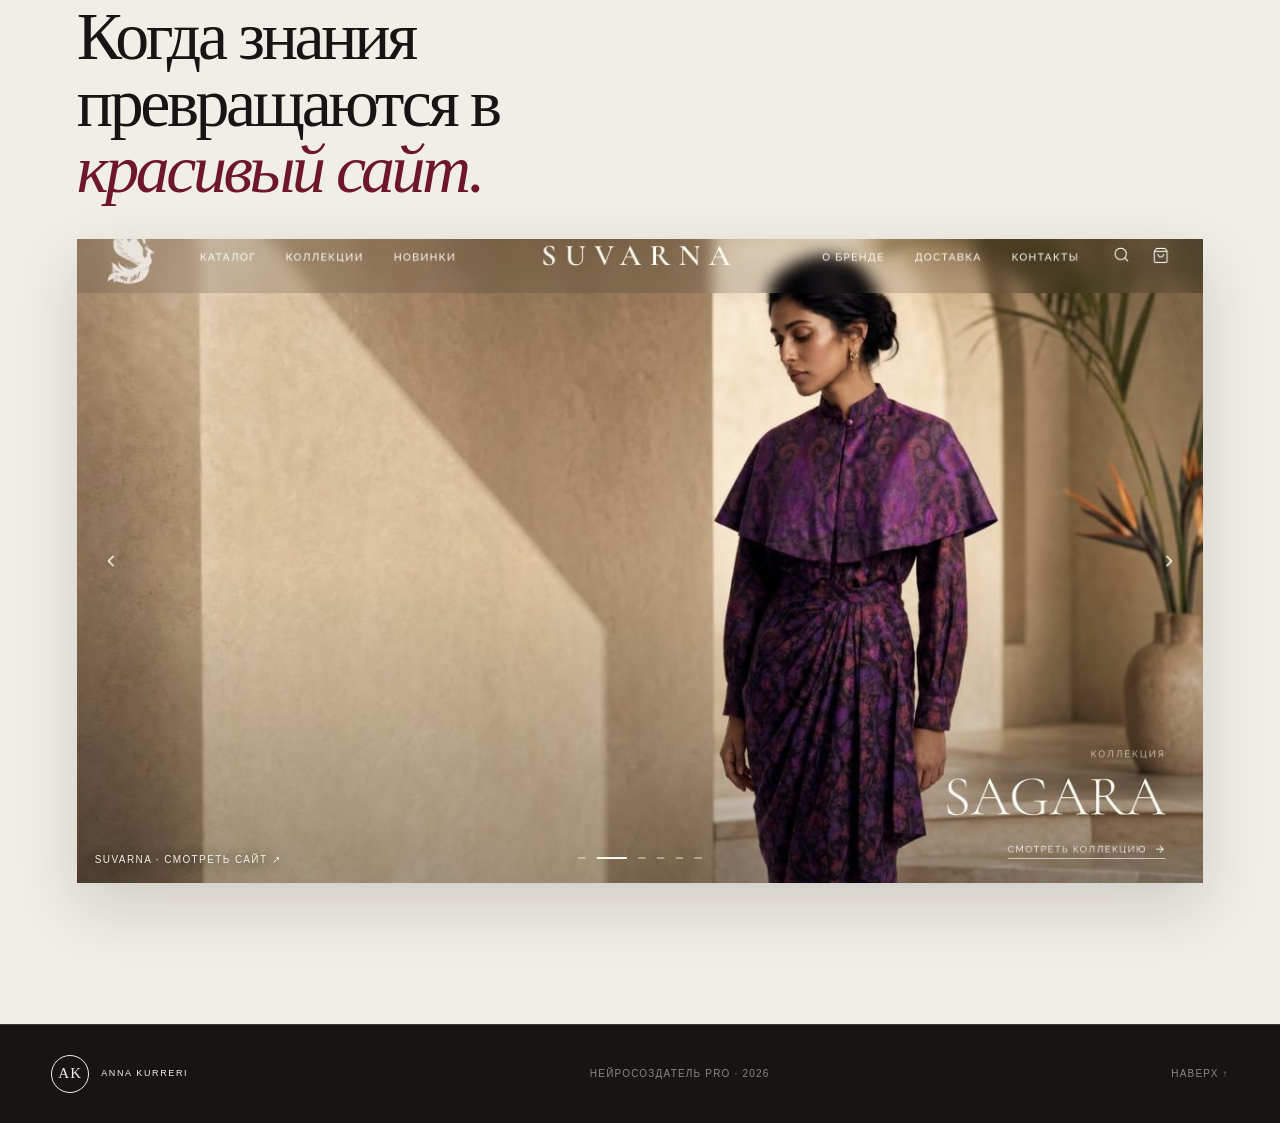
==== commit 0be94cd5: "Show Olga video cover and project preview" ====
--- a/index.html
+++ b/index.html
@@ -175,6 +175,10 @@
 .video-placeholder strong { font: 34px/1.03 var(--serif); font-weight: 400; }
 .testimonial-instagram-card { padding: 24px; justify-content: flex-start; background: #ede5dc; }
 .instagram-label { margin-bottom: 14px; color: var(--wine); font-size: 9px; text-transform: uppercase; letter-spacing: .16em; }
+.instagram-cover { position: relative; display: block; overflow: hidden; aspect-ratio: .72; background: #2b2420; }
+.instagram-cover img { width: 100%; height: 100%; display: block; object-fit: cover; transition: transform .5s ease; }
+.instagram-cover:hover img { transform: scale(1.04); }
+.instagram-cover span { position: absolute; right: 14px; bottom: 14px; color: #fff; font-size: 10px; text-transform: uppercase; letter-spacing: .12em; text-shadow: 0 2px 12px rgba(0,0,0,.8); }
 .instagram-media { width: 100%; min-height: 205px; margin: 0 !important; background: #ded2c8; display: grid; place-items: center; overflow: hidden; }
 .instagram-media a { color: var(--wine); font: 18px var(--serif); text-decoration: none; text-align: center; padding: 20px; }
 .testimonial-instagram-link { margin-top: auto; color: var(--wine); font-size: 10px; text-transform: uppercase; letter-spacing: .12em; text-decoration: none; }
@@ -460,10 +464,11 @@
           <div class="video-placeholder"><strong>Скоро появится видео</strong></div>
         </article>
         <article class="testimonial-card testimonial-instagram-card reveal">
-          <div class="instagram-label">Видео участницы</div>
-          <blockquote class="instagram-media" data-instgrm-permalink="https://www.instagram.com/olgai.art/reel/Danee3jMDl4/" data-instgrm-version="14">
-            <a href="https://www.instagram.com/olgai.art/reel/Danee3jMDl4/" target="_blank" rel="noopener">Смотреть ролик в Instagram ↗</a>
-          </blockquote>
+          <div class="instagram-label">Видео Ольги</div>
+          <a class="instagram-cover" href="https://www.instagram.com/olgai.art/reel/Danee3jMDl4/" target="_blank" rel="noopener">
+            <img src="[data-uri]" alt="Кадр из ролика Ольги">
+            <span>Смотреть ролик ↗</span>
+          </a>
           <a class="testimonial-instagram-link" href="https://www.instagram.com/olgai.art/reel/Danee3jMDl4/" target="_blank" rel="noopener">Открыть видео Ольги ↗</a>
         </article>
       </div>
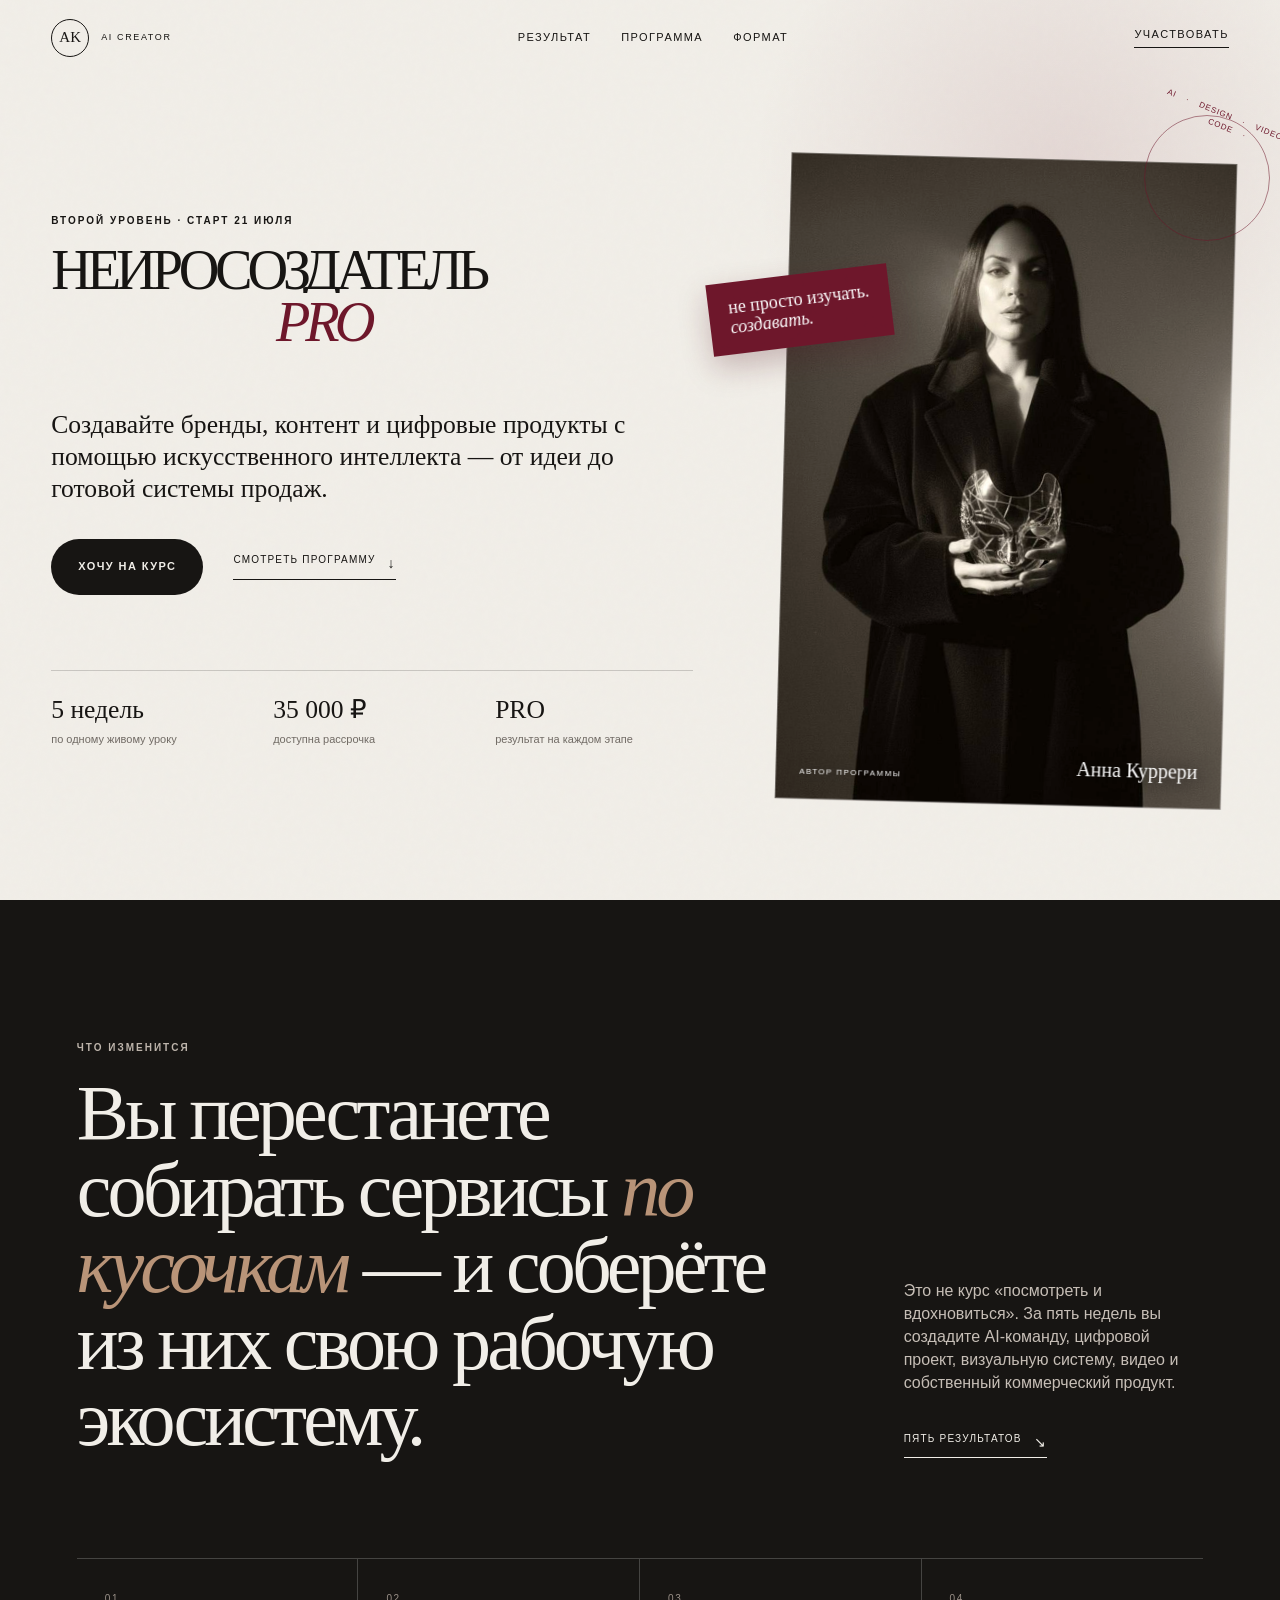
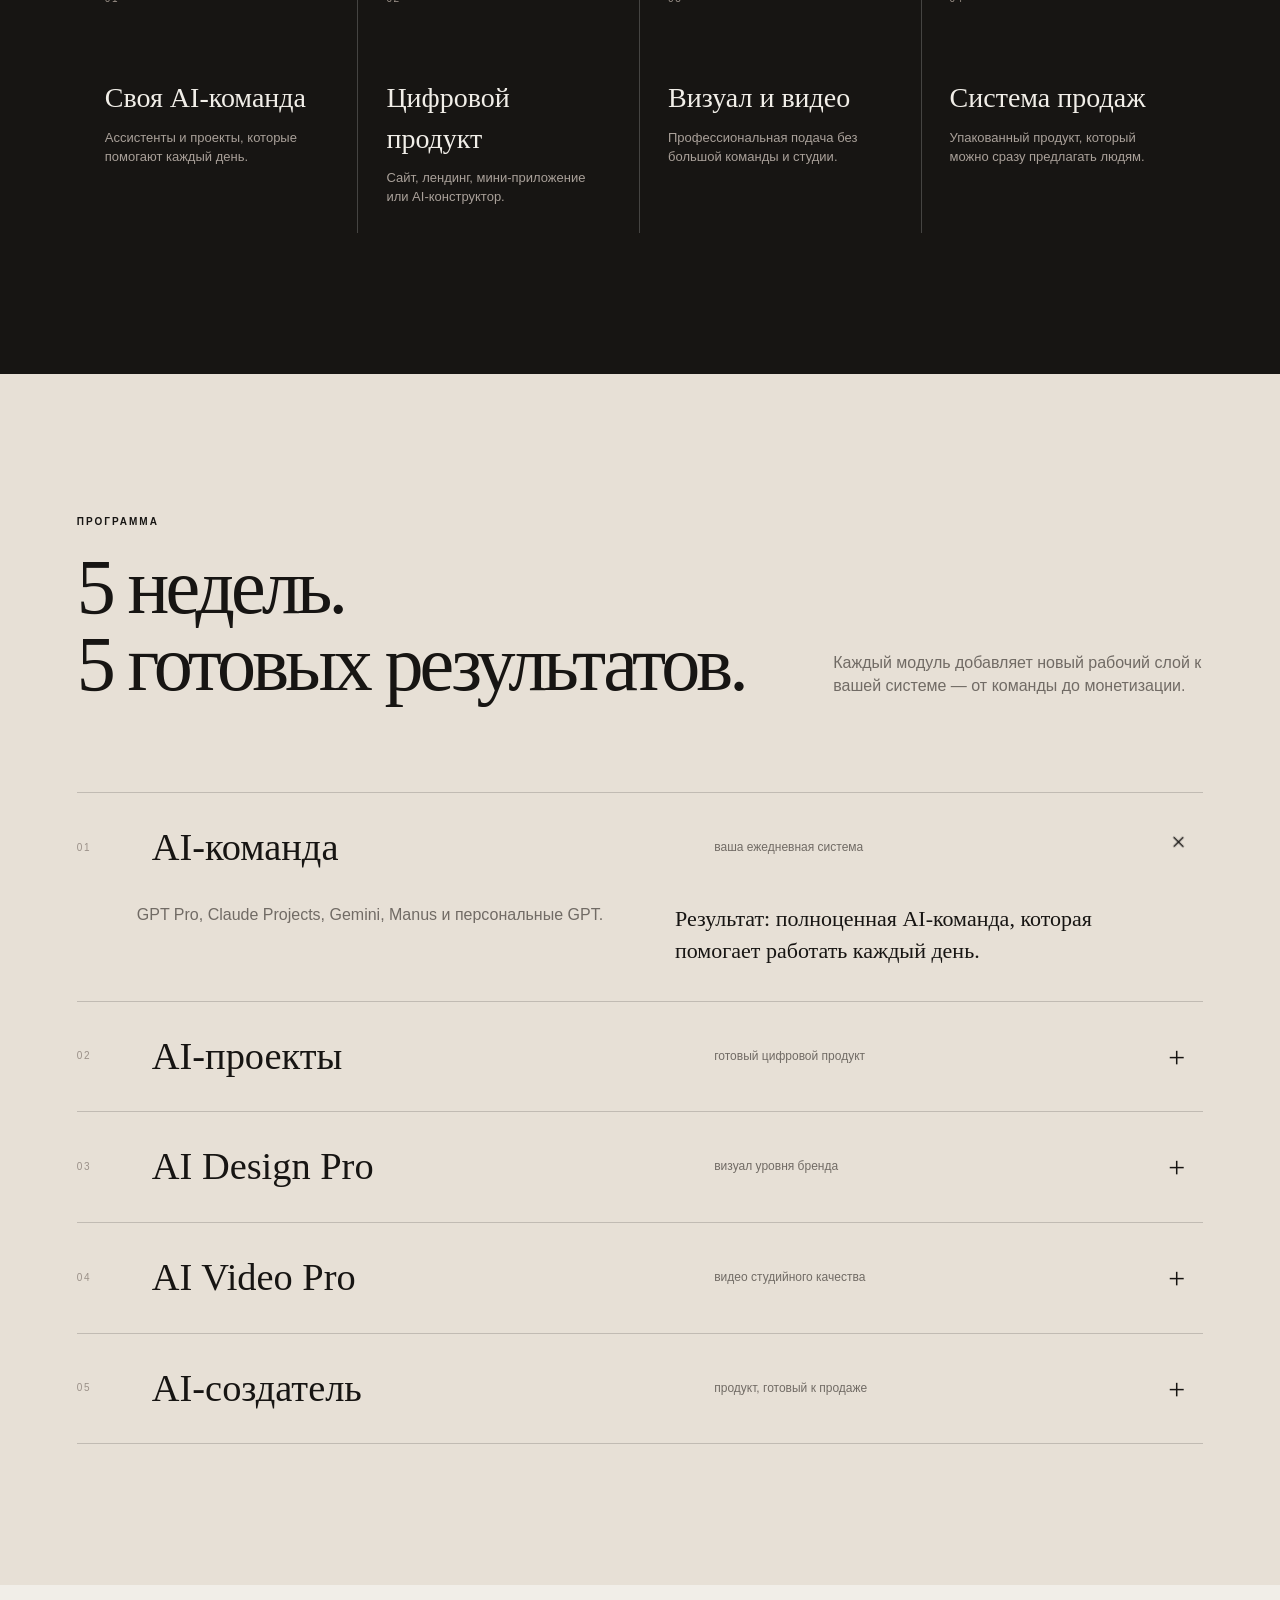
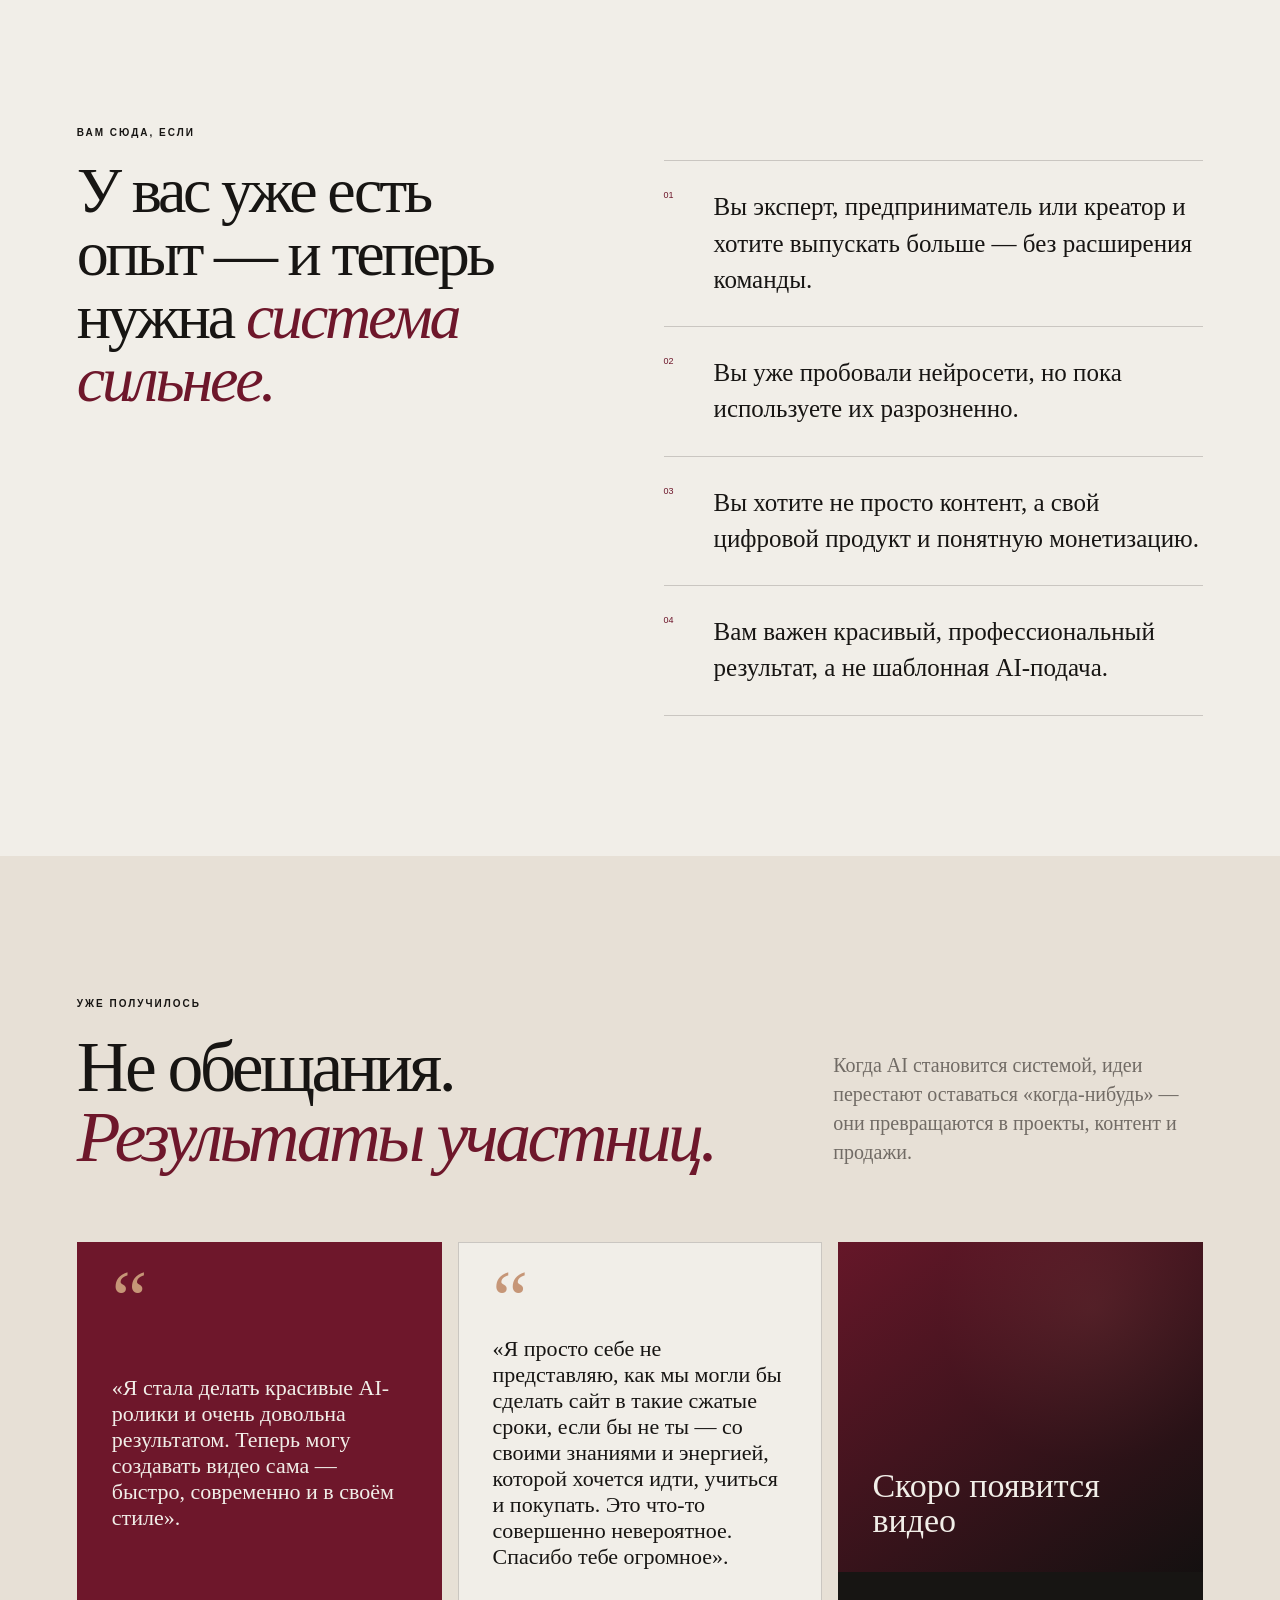
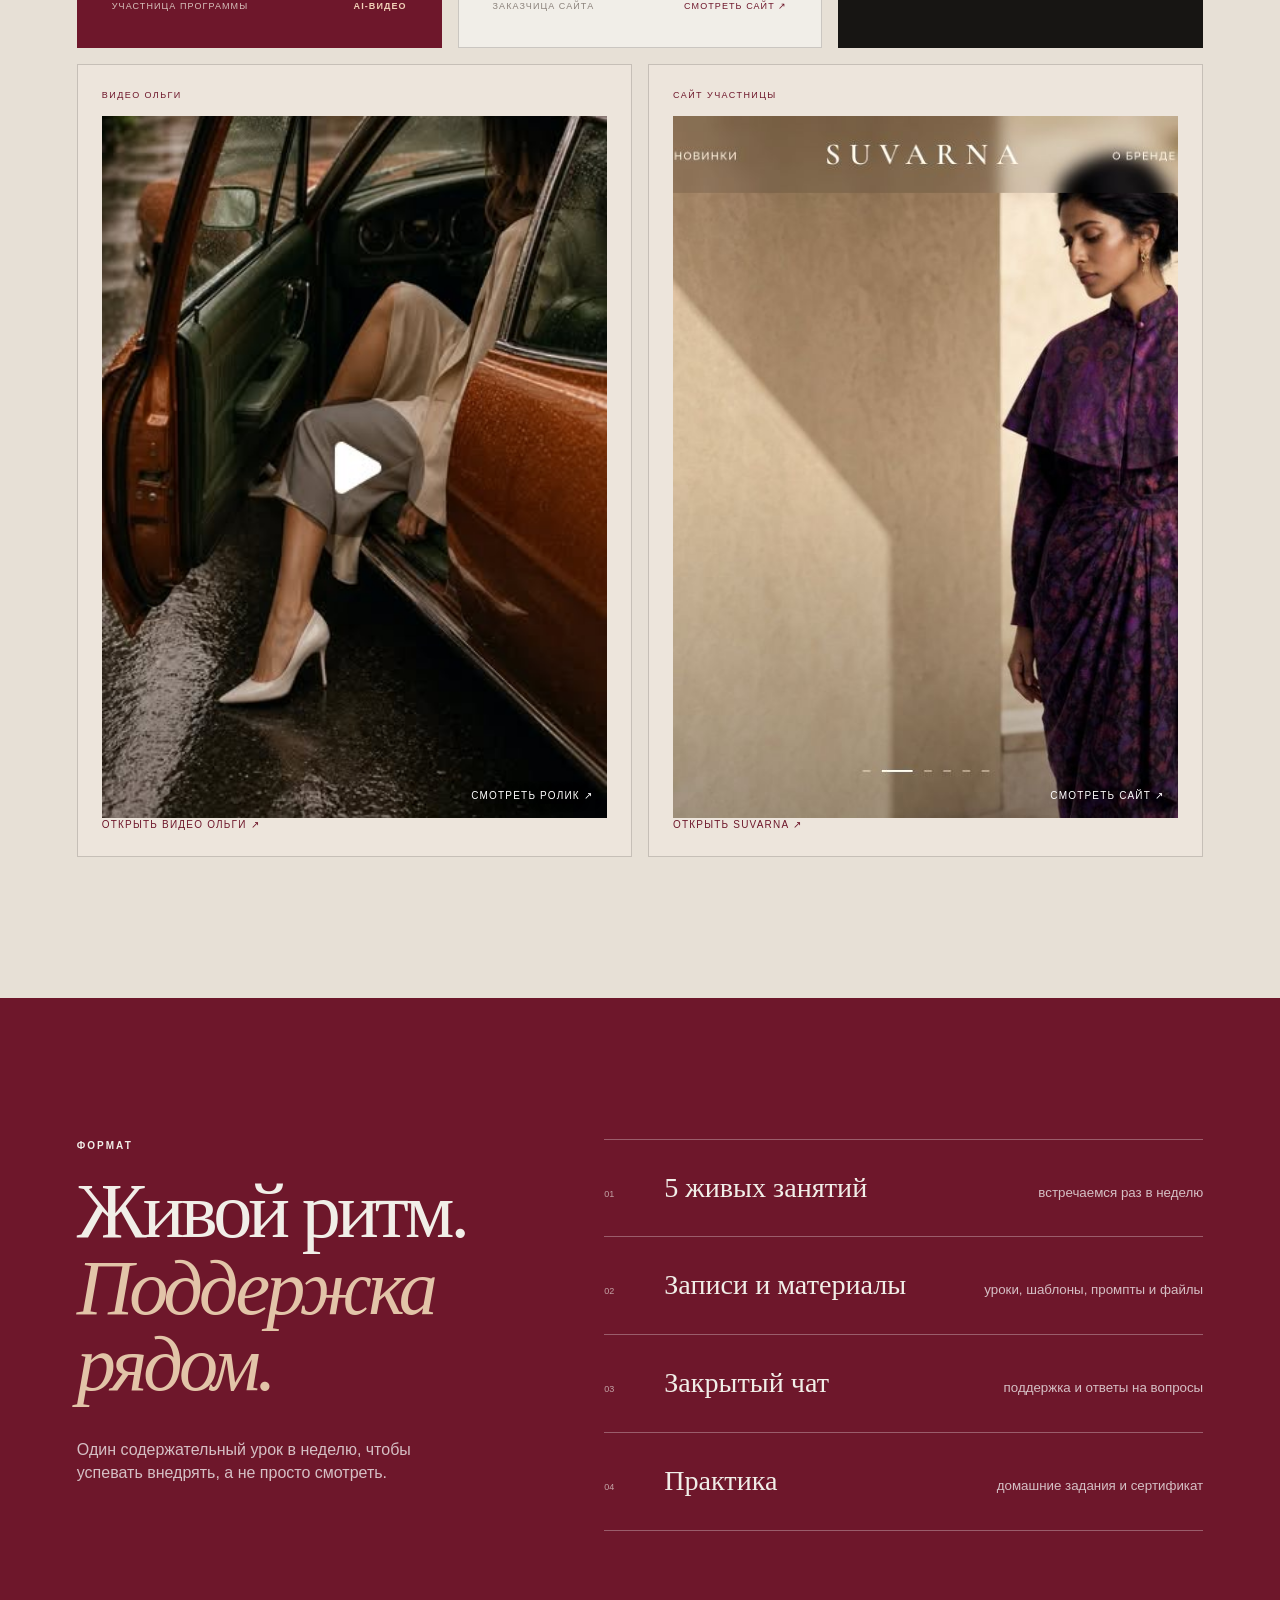
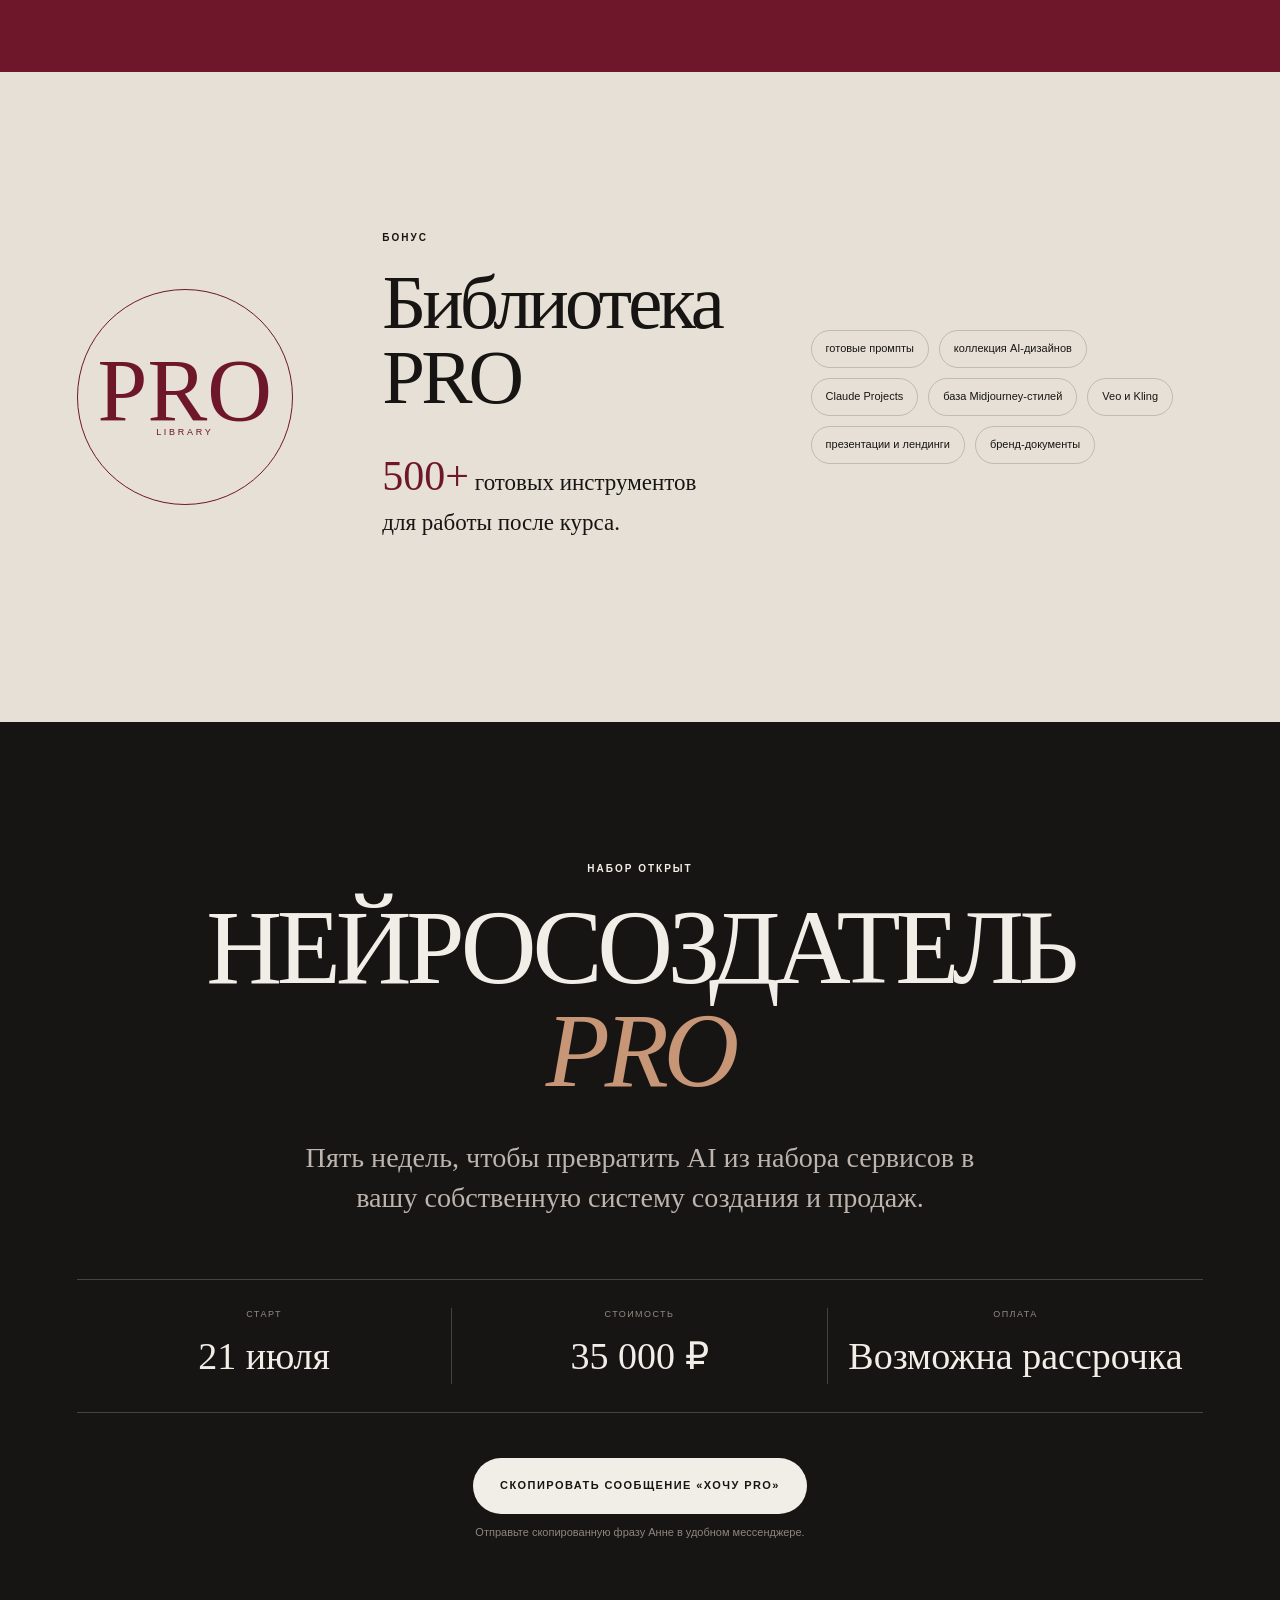
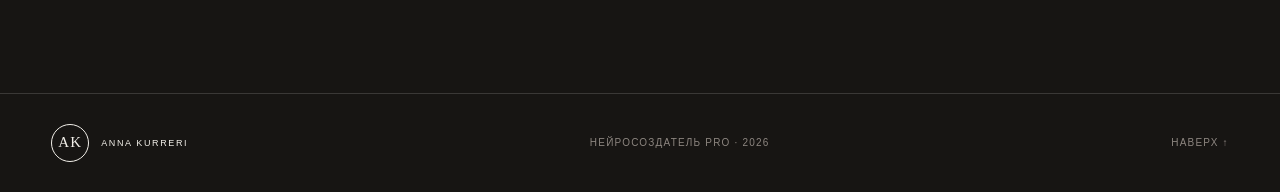
==== commit 8db68060: "Place SUVARNA beside Olga reel" ====
--- a/index.html
+++ b/index.html
@@ -161,8 +161,8 @@
 .testimonials h2 { font-size: clamp(44px, 5.6vw, 78px); }
 .testimonials h2 i { color: var(--wine); }
 .testimonials .section-heading > p { max-width: 370px; align-self: end; font-family: var(--serif); font-size: 20px; }
-.testimonials-grid { display: grid; grid-template-columns: 1fr 1fr 1fr; gap: 16px; }
-.testimonial-card { min-height: 330px; padding: 34px; display: flex; flex-direction: column; justify-content: space-between; border: 1px solid var(--line); background: var(--ivory); }
+.testimonials-grid { display: grid; grid-template-columns: repeat(6, 1fr); gap: 16px; }
+.testimonial-card { grid-column: span 2; min-height: 330px; padding: 34px; display: flex; flex-direction: column; justify-content: space-between; border: 1px solid var(--line); background: var(--ivory); }
 .testimonial-card-dark { background: var(--wine); color: var(--ivory); border-color: var(--wine); }
 .testimonial-mark { font: 80px/ .55 var(--serif); color: #c69677; }
 .testimonial-card p { margin: 15px 0 30px; font: 22px/1.18 var(--serif); }
@@ -173,12 +173,16 @@
 .testimonial-video-card { padding: 0; border: 0; background: var(--ink); color: var(--ivory); overflow: hidden; }
 .video-placeholder { min-height: 330px; padding: 34px; display: flex; flex-direction: column; justify-content: flex-end; background: linear-gradient(145deg, rgba(110,23,43,.9), rgba(20,16,16,.92)), radial-gradient(circle at 70% 20%, #c69677, transparent 42%); }
 .video-placeholder strong { font: 34px/1.03 var(--serif); font-weight: 400; }
-.testimonial-instagram-card { padding: 24px; justify-content: flex-start; background: #ede5dc; }
+.testimonial-instagram-card, .testimonial-project-card { grid-column: span 3; padding: 24px; justify-content: flex-start; background: #ede5dc; }
 .instagram-label { margin-bottom: 14px; color: var(--wine); font-size: 9px; text-transform: uppercase; letter-spacing: .16em; }
 .instagram-cover { position: relative; display: block; overflow: hidden; aspect-ratio: .72; background: #2b2420; }
 .instagram-cover img { width: 100%; height: 100%; display: block; object-fit: cover; transition: transform .5s ease; }
 .instagram-cover:hover img { transform: scale(1.04); }
 .instagram-cover span { position: absolute; right: 14px; bottom: 14px; color: #fff; font-size: 10px; text-transform: uppercase; letter-spacing: .12em; text-shadow: 0 2px 12px rgba(0,0,0,.8); }
+.project-cover { position: relative; display: block; overflow: hidden; aspect-ratio: .72; background: #2b2420; }
+.project-cover img { width: 100%; height: 100%; display: block; object-fit: cover; transition: transform .5s ease; }
+.project-cover:hover img { transform: scale(1.04); }
+.project-cover span { position: absolute; right: 14px; bottom: 14px; color: #fff; font-size: 10px; text-transform: uppercase; letter-spacing: .12em; text-shadow: 0 2px 12px rgba(0,0,0,.8); }
 .instagram-media { width: 100%; min-height: 205px; margin: 0 !important; background: #ded2c8; display: grid; place-items: center; overflow: hidden; }
 .instagram-media a { color: var(--wine); font: 18px var(--serif); text-decoration: none; text-align: center; padding: 20px; }
 .testimonial-instagram-link { margin-top: auto; color: var(--wine); font-size: 10px; text-transform: uppercase; letter-spacing: .12em; text-decoration: none; }
@@ -277,6 +281,7 @@
   .hero-facts div:last-child { display: none; }
   .floating-note { left: -15px; font-size: 15px; }
   .testimonials-grid { grid-template-columns: 1fr; }
+  .testimonial-card, .testimonial-instagram-card, .testimonial-project-card { grid-column: span 1; }
   .testimonial-card, .video-placeholder { min-height: 280px; }
   .testimonial-card p { font-size: 20px; }
   .orbit { right: -6px; }
@@ -471,6 +476,14 @@
           </a>
           <a class="testimonial-instagram-link" href="https://www.instagram.com/olgai.art/reel/Danee3jMDl4/" target="_blank" rel="noopener">Открыть видео Ольги ↗</a>
         </article>
+        <article class="testimonial-card testimonial-project-card reveal">
+          <div class="instagram-label">Сайт участницы</div>
+          <a class="project-cover" href="https://iamsuvarna.ru" target="_blank" rel="noopener">
+            <img src="[data-uri]" alt="Сайт SUVARNA — дизайнерская одежда">
+            <span>Смотреть сайт ↗</span>
+          </a>
+          <a class="testimonial-instagram-link" href="https://iamsuvarna.ru" target="_blank" rel="noopener">Открыть SUVARNA ↗</a>
+        </article>
       </div>
     </section>
 
@@ -517,18 +530,6 @@
       </div>
     </section>
 
-    <section class="author-project section">
-      <div class="author-project-grid">
-        <div class="project-note reveal">
-          <p class="section-label">Проект участницы</p>
-          <h2>Когда знания превращаются в <i>красивый сайт.</i></h2>
-          <a class="project-preview" href="https://iamsuvarna.ru" target="_blank" rel="noopener">
-            <img src="[data-uri]" alt="Сайт SUVARNA — дизайнерская одежда">
-            <span>SUVARNA · смотреть сайт ↗</span>
-          </a>
-        </div>
-      </div>
-    </section>
   </main>
 
   <footer>
